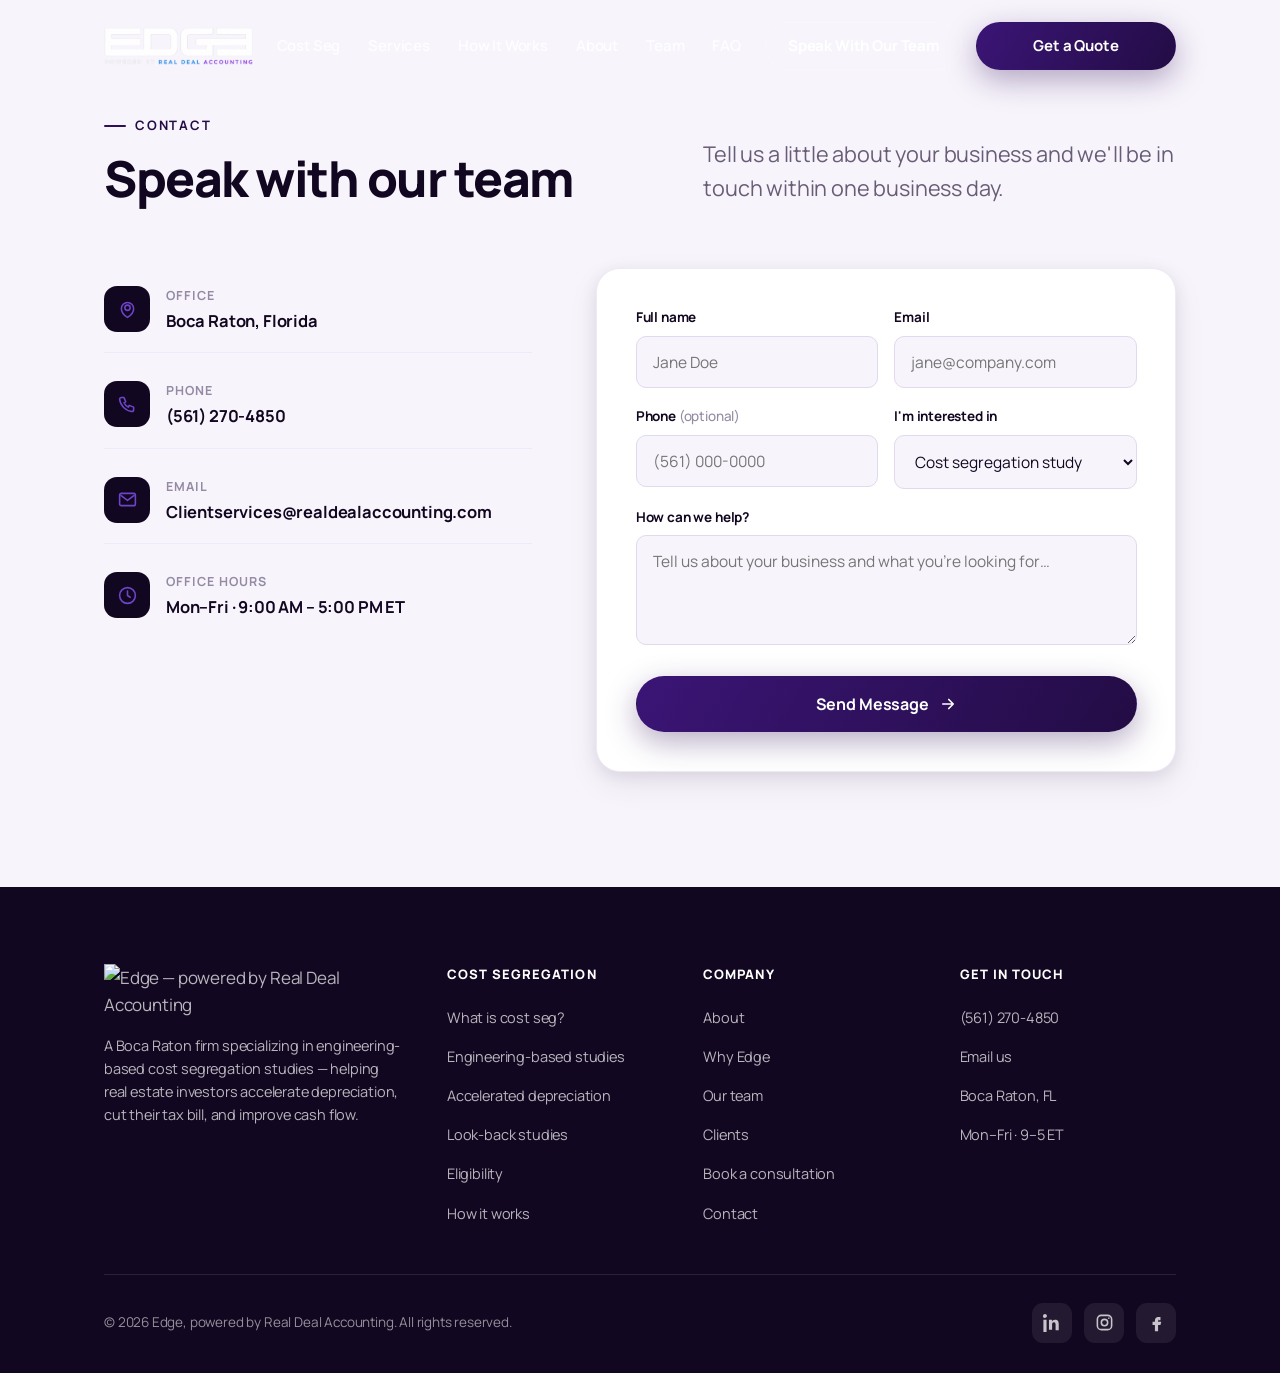
==== contact.html @ 3a29b1c8 "Create separate contact page" ====
<!DOCTYPE html>
<html lang="en">
<head>
<meta charset="UTF-8" />
<meta name="viewport" content="width=device-width, initial-scale=1.0" />
<title>Contact — Edge | Real Deal Accounting</title>
<meta name="description" content="Get in touch with Edge, powered by Real Deal Accounting. We're here to help with your cost segregation questions." />
<link rel="preconnect" href="https://fonts.googleapis.com" />
<link rel="preconnect" href="https://fonts.gstatic.com" crossorigin />
<link href="https://fonts.googleapis.com/css2?family=Manrope:wght@400;500;600;700;800&family=Plus+Jakarta+Sans:wght@600;700;800&family=Sora:wght@600;700;800&display=swap" rel="stylesheet" />
<link rel="stylesheet" href="styles.css" />
<script src="image-slot.js"></script>
</head>
<body>

<!-- ============================ NAV ============================ -->
<header class="nav on-dark" id="nav">
  <div class="wrap nav-inner">
    <a href="index.html" class="brand" aria-label="Edge, powered by Real Deal Accounting — home">
      <img src="assets/light logo.png" class="brand-logo light" alt="Logo">
      <img src="assets/dark logo.png" class="brand-logo dark" alt="Logo">
    </a>
    <nav class="nav-links" aria-label="Primary">
      <a href="index.html#what">Cost Seg</a>
      <a href="index.html#services">Services</a>
      <a href="index.html#process">How It Works</a>
      <a href="index.html#about">About</a>
      <a href="index.html#team">Team</a>
      <a href="index.html#faq">FAQ</a>
    </nav>
    <div class="nav-cta">
      <a href="contact.html" class="btn btn-ghost on-dark">Speak With Our Team</a>
      <a href="index.html#quote" class="btn btn-primary" style="font-size: 15px; width: 200px">Get a Quote</a>
    </div>
    <button class="nav-toggle" aria-label="Open menu"><span></span><span></span><span></span></button>
  </div>
</header>

<div class="mobile-menu" id="mobileMenu">
  <button class="mobile-close" aria-label="Close menu">&times;</button>
  <a href="index.html#what">Cost Seg</a>
  <a href="index.html#services">Services</a>
  <a href="index.html#process">How It Works</a>
  <a href="index.html#about">About</a>
  <a href="index.html#team">Team</a>
  <a href="index.html#faq">FAQ</a>
  <a href="contact.html">Contact</a>
  <a href="index.html#quote" class="btn btn-primary">Get a Quote</a>
</div>

<!-- ============================ CONTACT ============================ -->
<section class="section alt" id="contact">
  <div class="wrap">
    <div class="sec-head split reveal">
      <span class="eyebrow">Contact</span>
      <h2 class="h2">Speak with our team</h2>
      <p class="lead">Tell us a little about your business and we'll be in touch within one business day.</p>
    </div>
    <div class="contact-grid">
      <div class="contact-info reveal d1">
        <div class="ci-item">
          <span class="ci-ico"><svg viewBox="0 0 24 24" fill="none"><path d="M12 21s-7-4.5-7-10a7 7 0 0 1 14 0c0 5.5-7 10-7 10Z" stroke="currentColor" stroke-width="1.8" stroke-linejoin="round"/><circle cx="12" cy="10" r="3" stroke="currentColor" stroke-width="1.8"/></svg></span>
          <div><div class="ci-label">Office</div><div class="ci-val">Boca Raton, Florida</div></div>
        </div>
        <div class="ci-item">
          <span class="ci-ico"><svg viewBox="0 0 24 24" fill="none"><path d="M5 4h3l2 5-2 1a11 11 0 0 0 5 5l1-2 5 2v3a2 2 0 0 1-2 2A16 16 0 0 1 3 6a2 2 0 0 1 2-2Z" stroke="currentColor" stroke-width="1.8" stroke-linejoin="round"/></svg></span>
          <div><div class="ci-label">Phone</div><div class="ci-val"><a href="tel:+15612704850">(561) 270-4850</a></div></div>
        </div>
        <div class="ci-item">
          <span class="ci-ico"><svg viewBox="0 0 24 24" fill="none"><rect x="3" y="5" width="18" height="14" rx="2" stroke="currentColor" stroke-width="1.8"/><path d="m4 7 8 6 8-6" stroke="currentColor" stroke-width="1.8" stroke-linejoin="round"/></svg></span>
          <div><div class="ci-label">Email</div><div class="ci-val"><a href="mailto:Clientservices@realdealaccounting.com">Clientservices@realdealaccounting.com</a></div></div>
        </div>
        <div class="ci-item">
          <span class="ci-ico"><svg viewBox="0 0 24 24" fill="none"><circle cx="12" cy="12" r="9" stroke="currentColor" stroke-width="1.8"/><path d="M12 7v5l3 2" stroke="currentColor" stroke-width="1.8" stroke-linecap="round" stroke-linejoin="round"/></svg></span>
          <div><div class="ci-label">Office hours</div><div class="ci-val">Mon–Fri · 9:00 AM – 5:00 PM ET</div></div>
        </div>
      </div>

      <div class="form-card reveal d2">
        <form id="contactForm" novalidate>
          <div class="form-row">
            <div class="field">
              <label for="name">Full name</label>
              <input type="text" id="name" name="name" placeholder="Jane Doe" />
              <span class="err-msg">Please enter your name.</span>
            </div>
            <div class="field">
              <label for="email">Email</label>
              <input type="email" id="email" name="email" placeholder="jane@company.com" />
              <span class="err-msg">Please enter a valid email.</span>
            </div>
          </div>
          <div class="form-row">
            <div class="field">
              <label for="phone">Phone <span style="color:var(--ink-400);font-weight:500">(optional)</span></label>
              <input type="tel" id="phone" name="phone" placeholder="(561) 000-0000" />
            </div>
            <div class="field">
              <label for="service">I'm interested in</label>
              <select id="service" name="service">
                <option>Cost segregation study</option>
                <option>Free feasibility analysis</option>
                <option>Look-back study (prior years)</option>
                <option>Bonus depreciation guidance</option>
                <option>Portfolio / multiple properties</option>
                <option>Not sure yet</option>
              </select>
            </div>
          </div>
          <div class="field">
            <label for="message">How can we help?</label>
            <textarea id="message" name="message" placeholder="Tell us about your business and what you're looking for…"></textarea>
            <span class="err-msg">Please add a short message.</span>
          </div>
          <button type="submit" class="btn btn-primary">Send Message
            <svg viewBox="0 0 24 24" fill="none"><path d="M5 12h14M13 6l6 6-6 6" stroke="currentColor" stroke-width="2.2" stroke-linecap="round" stroke-linejoin="round"/></svg>
          </button>
        </form>
        <div class="form-success">
          <div class="fs-ico"><svg viewBox="0 0 24 24" fill="none"><path d="M20 6 9 17l-5-5" stroke="currentColor" stroke-width="2.6" stroke-linecap="round" stroke-linejoin="round"/></svg></div>
          <h3>Thank you — message sent!</h3>
          <p>A member of the Edge team will reach out within one business day.</p>
        </div>
      </div>
    </div>
  </div>
</section>

<!-- ============================ FOOTER ============================ -->
<footer class="footer">
  <div class="wrap">
    <div class="footer-top">
      <div class="footer-brand">
        <a href="index.html" class="brand">
          <img class="brand-logo light" src="assets/logo-light.png" alt="Edge — powered by Real Deal Accounting" style="height:52px" />
        </a>
        <p class="footer-blurb">A Boca Raton firm specializing in engineering-based cost segregation studies — helping real estate investors accelerate depreciation, cut their tax bill, and improve cash flow.</p>
      </div>
      <div class="footer-col">
        <h5>Cost Segregation</h5>
        <ul>
          <li><a href="index.html#what">What is cost seg?</a></li>
          <li><a href="index.html#services">Engineering-based studies</a></li>
          <li><a href="index.html#services">Accelerated depreciation</a></li>
          <li><a href="index.html#services">Look-back studies</a></li>
          <li><a href="index.html#eligibility">Eligibility</a></li>
          <li><a href="index.html#process">How it works</a></li>
        </ul>
      </div>
      <div class="footer-col">
        <h5>Company</h5>
        <ul>
          <li><a href="index.html#about">About</a></li>
          <li><a href="index.html#why">Why Edge</a></li>
          <li><a href="index.html#team">Our team</a></li>
          <li><a href="index.html#testimonials">Clients</a></li>
          <li><a href="index.html#book">Book a consultation</a></li>
          <li><a href="contact.html">Contact</a></li>
        </ul>
      </div>
      <div class="footer-col">
        <h5>Get in touch</h5>
        <ul>
          <li><a href="tel:+15612704850">(561) 270-4850</a></li>
          <li><a href="mailto:Clientservices@realdealaccounting.com">Email us</a></li>
          <li><a href="contact.html">Boca Raton, FL</a></li>
          <li><a href="contact.html">Mon–Fri · 9–5 ET</a></li>
        </ul>
      </div>
    </div>
    <div class="footer-bottom">
      <p>© <span id="year">2026</span> Edge, powered by Real Deal Accounting. All rights reserved.</p>
      <div class="footer-social">
        <a href="#" aria-label="LinkedIn"><svg viewBox="0 0 24 24" fill="currentColor"><path d="M4.98 3.5A2.5 2.5 0 1 1 0 3.5a2.5 2.5 0 0 1 4.98 0ZM.5 8.5h4V24h-4V8.5Zm7 0h3.8v2.1h.06c.53-1 1.83-2.1 3.76-2.1 4.02 0 4.76 2.6 4.76 6v7.3h-3.98V15c0-1.46-.03-3.35-2.04-3.35-2.04 0-2.36 1.6-2.36 3.25v6.1h-3.98V8.5Z"/></svg></a>
        <a href="#" aria-label="Instagram"><svg viewBox="0 0 24 24" fill="none"><rect x="3" y="3" width="18" height="18" rx="5" stroke="currentColor" stroke-width="2"/><circle cx="12" cy="12" r="4" stroke="currentColor" stroke-width="2"/><circle cx="17.5" cy="6.5" r="1" fill="currentColor"/></svg></a>
        <a href="#" aria-label="Facebook"><svg viewBox="0 0 24 24" fill="currentColor"><path d="M14 9h3V5h-3c-2.2 0-4 1.8-4 4v2H7v4h3v8h4v-8h3l1-4h-4V9c0-.6.4-1 1-1Z"/></svg></a>
      </div>
    </div>
  </div>
</footer>

<script src="script.js"></script>

</body>
</html>
---- styles.css ----
/* ============================================================
   Edge — powered by Real Deal Accounting
   Premium boutique accounting & advisory · Boca Raton, FL
   ============================================================ */

:root {
  /* Brand palette — deep purple · black */
  --navy:        #120720;  /* near-black plum (dark sections + text) */
  --navy-800:    #1C0E33;
  --navy-700:    #2A1450;
  --purple:      #3B1576;
  --purple-600:  #2E1059;
  --emerald:     #2E1059;  /* deep purple — primary accent */
  --emerald-600: #230C45;  /* darker purple — text/hover */
  --emerald-300: #6D45C9;  /* mid violet — on-dark accent */
  --white:       #FFFFFF;
  --gray-50:     #F7F4FB;
  --gray-100:    #EFEAF7;
  --gray-200:    #E1D9EF;
  --ink-500:     #685C77;
  --ink-400:     #948AA4;

  /* Semantic */
  --bg:          var(--white);
  --bg-alt:      var(--gray-50);
  --text:        var(--navy);
  --text-soft:   var(--ink-500);
  --accent:      var(--emerald);

  /* Type */
  --font: "Manrope", -apple-system, BlinkMacSystemFont, "Segoe UI", sans-serif;
  --font-display: var(--font);

  /* Radius + shadow */
  --r-sm: 10px;
  --r-md: 16px;
  --r-lg: 24px;
  --r-xl: 32px;
  --shadow-sm: 0 1px 2px rgba(26,14,46,.06), 0 2px 8px rgba(26,14,46,.05);
  --shadow-md: 0 4px 16px rgba(26,14,46,.08), 0 12px 32px rgba(26,14,46,.07);
  --shadow-lg: 0 8px 28px rgba(26,14,46,.12), 0 30px 60px rgba(26,14,46,.14);
  --shadow-emerald: 0 10px 30px rgba(46,16,89,.34);

  /* Layout */
  --maxw: 1200px;
  --gutter: clamp(20px, 5vw, 64px);
  --section-y: clamp(72px, 9vw, 140px);
}

* { box-sizing: border-box; }

html {
  scroll-behavior: smooth;
  scroll-padding-top: 92px;
  -webkit-font-smoothing: antialiased;
  text-rendering: optimizeLegibility;
}

body {
  margin: 0;
  font-family: var(--font);
  color: var(--text);
  background: var(--bg);
  font-size: 17px;
  line-height: 1.6;
  letter-spacing: -0.01em;
  overflow-x: hidden;
}

h1, h2, h3, h4 {
  margin: 0;
  font-family: var(--font-display);
  font-weight: 800;
  letter-spacing: -0.03em;
  line-height: 1.05;
  text-wrap: balance;
}

/* tweakable hooks */
body.sharp { --r-sm: 4px; --r-md: 6px; --r-lg: 8px; --r-xl: 10px; }
body.sharp .btn { border-radius: 8px; }
body.sharp .hero-badge, body.sharp .eyebrow::before, body.sharp .tst-who image-slot { border-radius: 4px; }
body.no-motion *, body.no-motion *::before, body.no-motion *::after {
  animation: none !important;
  transition-duration: .001s !important;
}

p { margin: 0; text-wrap: pretty; }
a { color: inherit; text-decoration: none; }
img { display: block; max-width: 100%; }

.wrap {
  width: 100%;
  max-width: var(--maxw);
  margin-inline: auto;
  padding-inline: var(--gutter);
}

/* ---------- Typographic scale ---------- */
.eyebrow {
  display: inline-flex;
  align-items: center;
  gap: 9px;
  font-size: 13px;
  font-weight: 700;
  letter-spacing: 0.14em;
  text-transform: uppercase;
  color: var(--emerald-600);
}
.eyebrow::before {
  content: "";
  width: 22px; height: 2px;
  background: var(--emerald);
  border-radius: 2px;
}
.eyebrow.on-dark { color: var(--emerald-300); }

.display { font-size: clamp(2.4rem, 6vw, 4.4rem); }
.h2 { font-size: clamp(2rem, 4vw, 3.1rem); }
.lead {
  font-size: clamp(1.05rem, 1.7vw, 1.35rem);
  color: var(--text-soft);
  font-weight: 400;
  line-height: 1.55;
}

/* ---------- Buttons ---------- */
.btn {
  display: inline-flex;
  align-items: center;
  justify-content: center;
  gap: 10px;
  font-family: var(--font);
  font-weight: 700;
  font-size: 16px;
  letter-spacing: -0.01em;
  padding: 16px 28px;
  border-radius: 999px;
  border: 1.5px solid transparent;
  cursor: pointer;
  transition: transform .25s cubic-bezier(.2,.8,.2,1), box-shadow .25s ease, background .2s ease, color .2s ease, border-color .2s ease;
  white-space: nowrap;
}
.btn svg { width: 18px; height: 18px; }
.btn-primary {
  background: linear-gradient(120deg, #3B1576 0%, #230C45 100%);
  color: #fff;
  box-shadow: var(--shadow-emerald);
}
.btn-primary:hover { transform: translateY(-2px); box-shadow: 0 14px 38px rgba(46,16,89,.42); }
.btn-ghost {
  background: transparent;
  color: var(--navy);
  border-color: var(--gray-200);
}
.btn-ghost:hover { border-color: var(--navy); transform: translateY(-2px); }
.btn-ghost.on-dark { color: #fff; border-color: rgba(255,255,255,.28); }
.btn-ghost.on-dark:hover { border-color: rgba(255,255,255,.7); background: rgba(255,255,255,.06); }

/* ============================================================
   NAV
   ============================================================ */
.nav {
  position: fixed;
  top: 0; left: 0; right: 0;
  z-index: 100;
  transition: background .35s ease, box-shadow .35s ease, padding .35s ease;
  padding: 22px 0;
}
.nav.scrolled {
  background: rgba(255,255,255,.82);
  backdrop-filter: saturate(180%) blur(18px);
  -webkit-backdrop-filter: saturate(180%) blur(18px);
  box-shadow: 0 1px 0 rgba(26,14,46,.06);
  padding: 12px 0;
}
.nav-inner {
  display: flex;
  align-items: center;
  justify-content: space-between;
  gap: 24px;
}
.brand { display: flex; align-items: center; gap: 12px; }
.brand-logo { height: 38px; width: auto; display: block; transition: height .35s ease; }
.nav.scrolled .brand-logo { height: 32px; }
/* show light logo only on transparent dark nav; dark logo otherwise (scrolled/light) */
.brand-logo.light { display: block; }
.dark logo.png { display: none; }
.navbar.scrolled .brand-logo.light { display: none; }
.navbar.scrolled dark logo.png { display: block; }
.footer .brand-logo { height: 52px; }
.footer .brand-logo.light { display: block; }
.brand-mark {
  width: 38px; height: 38px;
  border-radius: 11px;
  background: linear-gradient(135deg, #3B1576, #230C45);
  display: grid; place-items: center;
  box-shadow: var(--shadow-emerald);
  flex-shrink: 0;
}
.brand-mark svg { width: 22px; height: 22px; }
.brand-name { display: flex; flex-direction: column; line-height: 1.05; }
.brand-name b { font-size: 21px; font-weight: 800; letter-spacing: -0.04em; color: var(--navy); }
.brand-name span { font-size: 10.5px; font-weight: 600; letter-spacing: 0.06em; text-transform: uppercase; color: var(--ink-400); }
.nav.on-dark:not(.scrolled) .brand-name b { color: #fff; }
.nav.on-dark:not(.scrolled) .nav-links a { color: rgba(255,255,255,.82); }
.nav.on-dark:not(.scrolled) .nav-links a:hover { color: #fff; }

.nav-links { display: flex; align-items: center; gap: 28px; }
.nav-links a {
  font-size: 15px; font-weight: 600; color: var(--text-soft);
  position: relative; transition: color .2s ease; white-space: nowrap;
}
.nav-links a:hover { color: var(--navy); }
.nav-links a::after {
  content: ""; position: absolute; left: 0; bottom: -6px;
  width: 0; height: 2px; background: var(--emerald);
  border-radius: 2px; transition: width .25s ease;
}
.nav-links a:hover::after { width: 100%; }
.nav-cta { display: flex; align-items: center; gap: 14px; }
.nav-cta .btn { padding: 11px 22px; font-size: 15px; }

.nav-toggle { display: none; background: none; border: 0; cursor: pointer; padding: 8px; }
.nav-toggle span { display: block; width: 24px; height: 2px; background: var(--navy); border-radius: 2px; transition: .3s; }
.nav-toggle span + span { margin-top: 6px; }
.nav.on-dark:not(.scrolled) .nav-toggle span { background: #fff; }

/* ============================================================
   HERO
   ============================================================ */
.hero {
  position: relative;
  background:
    radial-gradient(1100px 600px at 80% -8%, rgba(35,12,69,.32), transparent 60%),
    radial-gradient(900px 520px at 6% 108%, rgba(46,16,89,.26), transparent 55%),
    linear-gradient(160deg, var(--navy) 0%, #170A2B 58%, #0A0414 100%);
  color: #fff;
  padding-top: clamp(130px, 16vw, 188px);
  padding-bottom: clamp(80px, 10vw, 130px);
  overflow: hidden;
}
.hero::before {
  /* subtle grid texture */
  content: "";
  position: absolute; inset: 0;
  background-image:
    linear-gradient(rgba(255,255,255,.035) 1px, transparent 1px),
    linear-gradient(90deg, rgba(255,255,255,.035) 1px, transparent 1px);
  background-size: 60px 60px;
  mask-image: radial-gradient(circle at 50% 30%, #000 0%, transparent 75%);
  pointer-events: none;
}
.hero-grid {
  display: grid;
  grid-template-columns: 1.05fr .95fr;
  gap: clamp(32px, 5vw, 72px);
  align-items: center;
  position: relative;
  z-index: 2;
}
.hero-badge {
  display: inline-flex; align-items: center; gap: 9px;
  background: rgba(255,255,255,.07);
  border: 1px solid rgba(255,255,255,.14);
  padding: 8px 15px; border-radius: 999px;
  font-size: 13px; font-weight: 600; color: rgba(255,255,255,.9);
  backdrop-filter: blur(8px);
}
.hero-badge .dot { width: 7px; height: 7px; border-radius: 50%; background: var(--emerald-300); box-shadow: 0 0 0 4px rgba(167,139,250,.22); }
.hero h1 {
  margin-top: 26px;
  font-size: clamp(2.5rem, 5vw, 4.3rem);
  color: #fff;
}
.hero h1 .accent { color: var(--emerald-300); }
.hero .lead { color: rgba(255,255,255,.74); margin-top: 22px; max-width: 540px; }
.hero-cta { display: flex; flex-wrap: wrap; gap: 14px; margin-top: 36px; }
.hero-cta .btn-ghost { color: #fff; border-color: rgba(255,255,255,.28); }
.hero-stats { display: flex; gap: 40px; margin-top: 46px; flex-wrap: wrap; }
.hero-stats .stat b { display: block; font-size: clamp(1.6rem, 2.6vw, 2.1rem); font-weight: 800; color: #fff; letter-spacing: -0.03em; }
.hero-stats .stat span { font-size: 13.5px; color: rgba(255,255,255,.6); font-weight: 500; }

/* ---------- Animated dashboard ---------- */
.dash {
  position: relative;
  background: rgba(255,255,255,.96);
  border-radius: var(--r-lg);
  padding: 22px;
  box-shadow: var(--shadow-lg);
  color: var(--navy);
  transform: perspective(1600px) rotateY(-8deg) rotateX(3deg);
  transition: transform .6s cubic-bezier(.2,.8,.2,1);
}
.dash:hover { transform: perspective(1600px) rotateY(-3deg) rotateX(1deg); }
.dash-top { display: flex; align-items: center; justify-content: space-between; margin-bottom: 18px; }
.dash-top .lbl { font-size: 13px; font-weight: 700; color: var(--ink-500); }
.dash-dots { display: flex; gap: 6px; }
.dash-dots i { width: 9px; height: 9px; border-radius: 50%; background: var(--gray-200); }
.dash-kpis { display: grid; grid-template-columns: 1fr 1fr; gap: 12px; margin-bottom: 16px; }
.kpi { background: var(--gray-50); border-radius: var(--r-md); padding: 14px 16px; }
.kpi .k-label { font-size: 11.5px; font-weight: 600; color: var(--ink-400); letter-spacing: .02em; }
.kpi .k-val { font-size: 26px; font-weight: 800; letter-spacing: -0.03em; margin-top: 4px; }
.kpi .k-trend { font-size: 12px; font-weight: 700; color: var(--emerald-600); display: inline-flex; align-items: center; gap: 4px; margin-top: 2px; }
.dash-chart { background: var(--gray-50); border-radius: var(--r-md); padding: 16px 18px 10px; }
.dash-chart .c-head { display: flex; align-items: center; justify-content: space-between; margin-bottom: 10px; }
.dash-chart .c-head span { font-size: 12.5px; font-weight: 700; color: var(--ink-500); }
.dash-chart .c-tag { font-size: 11px; font-weight: 700; color: var(--emerald-600); background: rgba(46,16,89,.12); padding: 3px 8px; border-radius: 999px; }
.bars { display: flex; align-items: flex-end; gap: 10px; height: 110px; }
.bars .bar { flex: 1; border-radius: 6px 6px 3px 3px; background: linear-gradient(var(--emerald-300), var(--emerald)); transform-origin: bottom; animation: grow 1.1s cubic-bezier(.2,.8,.2,1) both; }
.bars .bar.muted { background: var(--gray-200); }
@keyframes grow { from { transform: scaleY(0); opacity:.3;} to { transform: scaleY(1); opacity:1;} }

/* floating chips around dash */
.dash-float {
  position: absolute;
  background: #fff;
  border-radius: 14px;
  box-shadow: var(--shadow-md);
  padding: 12px 15px;
  display: flex; align-items: center; gap: 11px;
  font-weight: 700; font-size: 14px;
  animation: bob 5s ease-in-out infinite;
}
.dash-float .ico { width: 34px; height: 34px; border-radius: 10px; display: grid; place-items: center; flex-shrink: 0; }
.dash-float small { display: block; font-size: 11px; font-weight: 600; color: var(--ink-400); }
.df-1 { top: -26px; left: -34px; animation-delay: 0s; }
.df-2 { bottom: 40px; right: -40px; animation-delay: 1.5s; }
@keyframes bob { 0%,100% { transform: translateY(0);} 50% { transform: translateY(-10px);} }

@media (prefers-reduced-motion: reduce) {
  .bars .bar, .dash-float { animation: none; }
  html { scroll-behavior: auto; }
}

/* ============================================================
   TRUST BAR
   ============================================================ */
.trust { background: var(--bg); padding: clamp(40px,5vw,64px) 0; border-bottom: 1px solid var(--gray-100); }
.trust-head { text-align: center; font-size: 13px; font-weight: 700; letter-spacing: .14em; text-transform: uppercase; color: var(--ink-400); margin-bottom: 34px; }
.trust-grid { display: grid; grid-template-columns: repeat(5, 1fr); gap: 18px; }
.trust-item { text-align: center; display: flex; flex-direction: column; align-items: center; gap: 12px; padding: 8px; }
.trust-item .ti-ico { width: 52px; height: 52px; border-radius: 15px; background: var(--gray-50); display: grid; place-items: center; color: var(--emerald-600); }
.trust-item .ti-ico svg { width: 24px; height: 24px; }
.trust-item p { font-size: 14.5px; font-weight: 600; color: var(--navy); line-height: 1.35; }

/* ============================================================
   SECTION HEADERS
   ============================================================ */
.section { padding: var(--section-y) 0; }
.section.alt { background: var(--bg-alt); }
.sec-head { max-width: 720px; margin-bottom: clamp(40px, 5vw, 64px); }
.sec-head.center { margin-inline: auto; text-align: center; }
.sec-head .h2 { margin-top: 16px; }
.sec-head .lead { margin-top: 18px; }

/* Split header — heading left, intro right, fills full width */
.sec-head.split {
  max-width: none;
  display: grid;
  grid-template-columns: 1.05fr .95fr;
  column-gap: clamp(32px, 6vw, 88px);
  align-items: end;
}
.sec-head.split .eyebrow { grid-column: 1; grid-row: 1; }
.sec-head.split .h2 { grid-column: 1; grid-row: 2; margin-top: 16px; }
.sec-head.split .lead { grid-column: 2; grid-row: 1 / 3; align-self: end; margin-top: 0; max-width: 520px; }
@media (max-width: 860px) {
  .sec-head.split { grid-template-columns: 1fr; row-gap: 18px; }
  .sec-head.split .eyebrow, .sec-head.split .h2, .sec-head.split .lead { grid-column: 1; }
  .sec-head.split .h2 { grid-row: auto; }
  .sec-head.split .lead { grid-row: auto; align-self: start; }
}

/* ============================================================
   SERVICES
   ============================================================ */
/* Featured flagship card */
.svc-featured {
  display: grid;
  grid-template-columns: 1.35fr 1fr;
  gap: clamp(28px, 4vw, 56px);
  align-items: center;
  background: linear-gradient(150deg, var(--navy) 0%, #1C0E33 60%, #0E0618 100%);
  color: #fff;
  border-radius: var(--r-xl);
  padding: clamp(30px, 4vw, 52px);
  margin-bottom: 22px;
  position: relative;
  overflow: hidden;
  box-shadow: var(--shadow-lg);
}
.svc-featured::before {
  content: ""; position: absolute; inset: 0;
  background: radial-gradient(600px 320px at 88% -10%, rgba(109,69,201,.35), transparent 60%);
  pointer-events: none;
}
.svc-featured .sf-body { position: relative; z-index: 1; }
.sf-tag {
  display: inline-flex; align-items: center; gap: 8px;
  font-size: 12px; font-weight: 800; letter-spacing: .12em; text-transform: uppercase;
  color: var(--emerald-300);
  background: rgba(109,69,201,.18); border: 1px solid rgba(139,92,246,.3);
  padding: 6px 13px; border-radius: 999px; margin-bottom: 18px;
}
.svc-featured h3 { font-size: clamp(1.7rem, 2.8vw, 2.4rem); color: #fff; letter-spacing: -.03em; }
.svc-featured .sf-desc { font-size: 16px; color: rgba(255,255,255,.74); margin-top: 14px; line-height: 1.6; max-width: 540px; }
.sf-list { list-style: none; padding: 0; margin: 24px 0 28px; display: grid; grid-template-columns: 1fr 1fr; gap: 12px 24px; }
.sf-list li { display: flex; align-items: flex-start; gap: 10px; font-size: 14.5px; font-weight: 600; color: rgba(255,255,255,.9); }
.sf-list li svg { width: 18px; height: 18px; color: var(--emerald-300); flex-shrink: 0; margin-top: 2px; }
.sf-stat { position: relative; z-index: 1; background: rgba(255,255,255,.06); border: 1px solid rgba(255,255,255,.12); border-radius: var(--r-lg); padding: 30px 32px; backdrop-filter: blur(6px); }
.sf-stat .sf-big { font-size: clamp(2.6rem, 5vw, 3.6rem); font-weight: 800; letter-spacing: -.04em; color: var(--emerald-300); line-height: 1; }
.sf-stat .sf-cap { font-size: 14.5px; color: rgba(255,255,255,.72); margin-top: 12px; line-height: 1.5; }
.sf-stat .sf-divider { height: 1px; background: rgba(255,255,255,.12); margin: 22px 0; }
.sf-stat .sf-row { display: flex; align-items: center; gap: 12px; font-size: 14px; font-weight: 600; color: rgba(255,255,255,.88); }
.sf-stat .sf-row + .sf-row { margin-top: 12px; }
.sf-stat .sf-row svg { width: 19px; height: 19px; color: var(--emerald-300); flex-shrink: 0; }
@media (max-width: 860px) {
  .svc-featured { grid-template-columns: 1fr; }
  .sf-list { grid-template-columns: 1fr; }
}

.svc-grid { display: grid; grid-template-columns: repeat(3, 1fr); gap: 22px; }
.svc-card {
  background: var(--white);
  border: 1px solid var(--gray-100);
  border-radius: var(--r-lg);
  padding: 32px 30px;
  box-shadow: var(--shadow-sm);
  transition: transform .3s cubic-bezier(.2,.8,.2,1), box-shadow .3s ease, border-color .3s ease;
  position: relative;
  overflow: hidden;
}
.svc-card::after {
  content: ""; position: absolute; left: 0; top: 0; height: 3px; width: 0;
  background: linear-gradient(90deg, var(--emerald), var(--emerald-300));
  transition: width .4s ease;
}
.svc-card:hover { transform: translateY(-6px); box-shadow: var(--shadow-lg); border-color: transparent; }
.svc-card:hover::after { width: 100%; }
.svc-ico {
  width: 56px; height: 56px; border-radius: 16px;
  background: linear-gradient(150deg, var(--navy), var(--navy-700));
  display: grid; place-items: center; color: var(--emerald-300);
  margin-bottom: 22px;
  transition: transform .3s ease;
}
.svc-card:hover .svc-ico { transform: scale(1.06) rotate(-3deg); }
.svc-ico svg { width: 27px; height: 27px; }
.svc-card h3 { font-size: 22px; font-weight: 800; }
.svc-card .svc-sub { font-size: 14.5px; color: var(--text-soft); margin-top: 10px; line-height: 1.5; }
.svc-list { list-style: none; margin: 20px 0 0; padding: 0; display: flex; flex-direction: column; gap: 9px; }
.svc-list li { display: flex; align-items: flex-start; gap: 10px; font-size: 14.5px; color: var(--navy); font-weight: 500; }
.svc-list li svg { width: 17px; height: 17px; color: var(--emerald); flex-shrink: 0; margin-top: 2px; }

/* ============================================================
   ABOUT
   ============================================================ */
.about-grid { display: grid; grid-template-columns: .92fr 1.08fr; gap: clamp(36px, 5vw, 72px); align-items: center; }
.about-media { position: relative; }
.about-media image-slot { width: 100%; height: 480px; box-shadow: var(--shadow-lg); }
.about-badge {
  position: absolute; bottom: -26px; left: -26px;
  background: var(--navy); color: #fff;
  border-radius: var(--r-md); padding: 22px 26px;
  box-shadow: var(--shadow-lg); max-width: 240px;
}
.about-badge b { display: block; font-size: 38px; font-weight: 800; letter-spacing: -.03em; color: var(--emerald-300); }
.about-badge span { font-size: 14px; color: rgba(255,255,255,.78); font-weight: 500; }
.about-points { display: grid; grid-template-columns: 1fr 1fr; gap: 20px; margin-top: clamp(40px, 5vw, 56px); }
.about-point { display: flex; gap: 16px; align-items: flex-start; background: var(--white); border: 1px solid var(--gray-100); border-radius: var(--r-lg); padding: 26px; box-shadow: var(--shadow-sm); transition: transform .3s ease, box-shadow .3s ease; }
.about-point:hover { transform: translateY(-4px); box-shadow: var(--shadow-md); }
.about-point .ap-ico { width: 46px; height: 46px; border-radius: 13px; background: rgba(46,16,89,.08); color: var(--emerald-600); display: grid; place-items: center; flex-shrink: 0; }
.about-point .ap-ico svg { width: 22px; height: 22px; }
.about-point h4 { font-size: 18px; font-weight: 800; }
.about-point p { font-size: 14.5px; color: var(--text-soft); margin-top: 6px; line-height: 1.55; }
@media (max-width: 760px) { .about-points { grid-template-columns: 1fr; } }

/* ============================================================
   WHY CHOOSE US
   ============================================================ */
.why-grid { display: grid; grid-template-columns: repeat(3, 1fr); gap: 20px; }
.why-card {
  background: var(--white);
  border-radius: var(--r-lg);
  padding: 30px 28px;
  border: 1px solid var(--gray-100);
  box-shadow: var(--shadow-sm);
  transition: transform .3s ease, box-shadow .3s ease;
}
.why-card:hover { transform: translateY(-5px); box-shadow: var(--shadow-md); }
.why-card .wc-num { font-size: 13px; font-weight: 800; color: var(--emerald-600); letter-spacing: .05em; }
.why-card .wc-ico { width: 50px; height: 50px; border-radius: 14px; background: var(--gray-50); color: var(--navy); display: grid; place-items: center; margin: 14px 0 18px; }
.why-card .wc-ico svg { width: 24px; height: 24px; }
.why-card h4 { font-size: 19px; font-weight: 800; }
.why-card p { font-size: 14.5px; color: var(--text-soft); margin-top: 9px; line-height: 1.55; }

/* compare strip */
.compare {
  margin-top: 48px;
  display: grid; grid-template-columns: 1fr 1fr;
  border-radius: var(--r-lg); overflow: hidden;
  box-shadow: var(--shadow-md);
}
.compare-col { padding: 34px clamp(24px,3vw,40px); }
.compare-col.them { background: var(--white); }
.compare-col.us { background: var(--navy); color: #fff; }
.compare-col h4 { font-size: 16px; font-weight: 800; letter-spacing: .02em; margin-bottom: 20px; }
.compare-col.them h4 { color: var(--ink-400); }
.compare-col.us h4 { color: var(--emerald-300); }
.compare-list { list-style: none; padding: 0; margin: 0; display: flex; flex-direction: column; gap: 15px; }
.compare-list li { display: flex; align-items: flex-start; gap: 12px; font-size: 15px; font-weight: 500; line-height: 1.4; }
.compare-list li svg { width: 19px; height: 19px; flex-shrink: 0; margin-top: 1px; }
.compare-col.them li { color: var(--ink-500); }
.compare-col.them li svg { color: #c3ccd6; }
.compare-col.us li { color: rgba(255,255,255,.92); }
.compare-col.us li svg { color: var(--emerald-300); }

/* ============================================================
   TESTIMONIALS
   ============================================================ */
.tst-grid { display: grid; grid-template-columns: repeat(3, 1fr); gap: 22px; }
.tst-card {
  background: var(--white);
  border-radius: var(--r-lg);
  padding: 32px 30px;
  border: 1px solid var(--gray-100);
  box-shadow: var(--shadow-sm);
  display: flex; flex-direction: column;
  transition: transform .3s ease, box-shadow .3s ease;
}
.tst-card:hover { transform: translateY(-5px); box-shadow: var(--shadow-md); }
.tst-stars { display: flex; gap: 3px; color: var(--emerald); margin-bottom: 18px; }
.tst-stars svg { width: 18px; height: 18px; }
.tst-quote { font-size: 16.5px; line-height: 1.6; color: var(--navy); font-weight: 500; flex: 1; }
.tst-who { display: flex; align-items: center; gap: 14px; margin-top: 26px; }
.tst-who image-slot { width: 50px; height: 50px; flex-shrink: 0; }
.tst-who .tw-name { font-size: 15px; font-weight: 800; }
.tst-who .tw-role { font-size: 13px; color: var(--ink-400); font-weight: 600; }
.tw-avatar { width: 50px; height: 50px; flex-shrink: 0; border-radius: 50%; display: grid; place-items: center; color: #fff; font-weight: 800; font-size: 17px; letter-spacing: .01em; box-shadow: var(--shadow-sm); }
.tw-avatar.av-1 { background: linear-gradient(135deg, #5B21B6, #2E1059); }
.tw-avatar.av-2 { background: linear-gradient(135deg, #2A6FDB, #1E54AC); }
.tw-avatar.av-3 { background: linear-gradient(135deg, #1FA971, #168A5C); }
body.sharp .tw-avatar { border-radius: 8px; }

/* ============================================================
   TEAM
   ============================================================ */
.team-grid { display: grid; grid-template-columns: repeat(3, 1fr); gap: clamp(22px, 2.8vw, 34px); max-width: 980px; margin-inline: auto; }
.team-card { display: flex; flex-direction: column; }
.team-card image-slot { width: 100%; height: auto; aspect-ratio: 1 / 1; box-shadow: var(--shadow-sm); transition: transform .35s cubic-bezier(.2,.8,.2,1), box-shadow .35s ease; }
.team-card:hover image-slot { transform: translateY(-5px); box-shadow: var(--shadow-md); }
.team-card h4 { font-size: 19px; font-weight: 800; margin-top: 20px; line-height: 1.2; }
.team-role { font-size: 14px; font-weight: 700; color: var(--emerald-600); margin-top: 4px; letter-spacing: -.005em; }
.team-bio { font-size: 14.5px; color: var(--text-soft); margin-top: 12px; line-height: 1.55; }

/* ============================================================
   BOOK / CALENDLY CTA
   ============================================================ */
.book {
  position: relative;
  background:
    radial-gradient(800px 420px at 88% 0%, rgba(35,12,69,.40), transparent 60%),
    radial-gradient(700px 380px at 5% 100%, rgba(46,16,89,.30), transparent 58%),
    linear-gradient(150deg, var(--navy), #0A0414);
  color: #fff;
  border-radius: clamp(24px, 3vw, 40px);
  overflow: hidden;
}
.book-grid { display: grid; grid-template-columns: 1fr 1fr; gap: clamp(32px,4vw,56px); align-items: center; padding: clamp(40px,5vw,68px); }
.book h2 { font-size: clamp(2rem, 3.6vw, 3rem); color: #fff; }
.book .lead { color: rgba(255,255,255,.74); margin-top: 18px; }
.book-perks { list-style: none; padding: 0; margin: 28px 0 0; display: grid; gap: 13px; }
.book-perks li { display: flex; align-items: center; gap: 12px; font-size: 15.5px; font-weight: 600; color: rgba(255,255,255,.92); }
.book-perks li svg { width: 20px; height: 20px; color: var(--emerald-300); flex-shrink: 0; }
.calendly {
  background: rgba(255,255,255,.97); color: var(--navy);
  border-radius: var(--r-lg); padding: 30px;
  box-shadow: var(--shadow-lg);
}
.cal-head { display: flex; align-items: center; gap: 12px; margin-bottom: 22px; }
.cal-head .cal-logo { width: 42px; height: 42px; border-radius: 12px; background: var(--emerald); display: grid; place-items: center; }
.cal-head .cal-logo svg { width: 22px; height: 22px; color: #fff; }
.cal-head b { font-size: 17px; font-weight: 800; display: block; }
.cal-head span { font-size: 13px; color: var(--ink-400); }
.cal-slots { display: grid; grid-template-columns: repeat(2,1fr); gap: 10px; margin-bottom: 18px; }
.cal-slot { border: 1.5px solid var(--gray-200); border-radius: 12px; padding: 13px; text-align: center; font-weight: 700; font-size: 14px; cursor: pointer; transition: .2s; }
.cal-slot:hover, .cal-slot.sel { border-color: var(--emerald); background: rgba(46,16,89,.08); color: var(--emerald-600); }
.cal-day { font-size: 12px; color: var(--ink-400); font-weight: 700; text-transform: uppercase; letter-spacing: .05em; margin-bottom: 8px; }
.cal-note { font-size: 12.5px; color: var(--ink-400); text-align: center; margin-top: 14px; }

/* ============================================================
   FAQ
   ============================================================ */
.faq-wrap { max-width: 880px; margin-inline: auto; }
.faq-cat { margin-top: 46px; }
.faq-cat:first-child { margin-top: 0; }
.faq-cat-label {
  display: inline-flex; align-items: center; gap: 9px;
  font-size: 12.5px; font-weight: 800; letter-spacing: .12em; text-transform: uppercase;
  color: var(--emerald-600); margin-bottom: 8px;
}
.faq-item { border-bottom: 1px solid var(--gray-100); }
.faq-item summary {
  list-style: none; cursor: pointer;
  display: flex; align-items: center; justify-content: space-between; gap: 24px;
  padding: 22px 6px; font-size: 17.5px; font-weight: 700; color: var(--navy);
  transition: color .2s ease;
}
.faq-item summary::-webkit-details-marker { display: none; }
.faq-item summary:hover { color: var(--emerald-600); }
.faq-ico { position: relative; width: 22px; height: 22px; flex-shrink: 0; }
.faq-ico::before, .faq-ico::after {
  content: ""; position: absolute; top: 50%; left: 50%;
  width: 13px; height: 2px; background: var(--emerald); border-radius: 2px;
  transform: translate(-50%,-50%); transition: transform .3s cubic-bezier(.2,.8,.2,1), opacity .3s;
}
.faq-ico::after { transform: translate(-50%,-50%) rotate(90deg); }
.faq-item[open] .faq-ico::after { transform: translate(-50%,-50%) rotate(0deg); opacity: 0; }
.faq-answer { overflow: hidden; }
.faq-item[open] .faq-answer { animation: faqOpen .35s cubic-bezier(.2,.8,.2,1); }
@keyframes faqOpen { from { opacity: 0; transform: translateY(-6px); } to { opacity: 1; transform: none; } }
.faq-answer p { font-size: 15.5px; line-height: 1.65; color: var(--text-soft); padding: 0 6px 24px; max-width: 760px; }
.faq-cta { text-align: center; margin-top: 52px; font-size: 16px; color: var(--text-soft); }
.faq-cta a { font-weight: 800; color: var(--emerald-600); }
.faq-cta a:hover { text-decoration: underline; }

/* ============================================================
   GET A QUOTE
   ============================================================ */
.quote-section {
  position: relative;
  background:
    radial-gradient(900px 500px at 88% -10%, rgba(46,16,89,.10), transparent 60%),
    radial-gradient(700px 420px at 0% 110%, rgba(46,16,89,.08), transparent 55%),
    var(--gray-50);
}
.quote-grid { display: grid; grid-template-columns: .82fr 1.18fr; gap: clamp(36px, 5vw, 64px); align-items: start; }
.quote-aside { position: sticky; top: 110px; }
.quote-aside .lead { margin-top: 18px; }
.quote-steps-list { list-style: none; padding: 0; margin: 32px 0 0; display: grid; gap: 20px; }
.quote-steps-list li { display: flex; gap: 15px; align-items: flex-start; }
.quote-steps-list .qn { width: 38px; height: 38px; border-radius: 11px; background: var(--white); border: 1px solid var(--gray-200); color: var(--emerald-600); font-weight: 800; display: grid; place-items: center; flex-shrink: 0; box-shadow: var(--shadow-sm); }
.quote-steps-list h5 { font-size: 15.5px; font-weight: 800; margin: 4px 0 2px; color: var(--navy); }
.quote-steps-list p { font-size: 13.5px; color: var(--text-soft); }
.quote-trust { display: flex; align-items: center; gap: 10px; margin-top: 30px; font-size: 13.5px; font-weight: 600; color: var(--text-soft); }
.quote-trust svg { width: 18px; height: 18px; color: var(--emerald-600); }

/* form card */
.qform-card { background: var(--white); border: 1px solid var(--gray-100); border-radius: var(--r-xl); padding: clamp(26px, 3vw, 40px); box-shadow: var(--shadow-lg); }
/* progress */
.q-prog { display: flex; align-items: center; margin-bottom: 30px; }
.q-prog .pstep { display: flex; align-items: center; gap: 10px; }
.q-prog .pdot { width: 34px; height: 34px; border-radius: 50%; background: var(--gray-100); color: var(--ink-400); font-weight: 800; font-size: 14px; display: grid; place-items: center; transition: .3s; flex-shrink: 0; }
.q-prog .pstep.active .pdot { background: linear-gradient(135deg,#3B1576,#230C45); color: #fff; box-shadow: var(--shadow-emerald); }
.q-prog .pstep.done .pdot { background: var(--emerald-600); color: #fff; }
.q-prog .plabel { font-size: 13.5px; font-weight: 700; color: var(--ink-400); white-space: nowrap; }
.q-prog .pstep.active .plabel, .q-prog .pstep.done .plabel { color: var(--navy); }
.q-prog .pline { flex: 1; height: 2px; background: var(--gray-200); margin: 0 12px; border-radius: 2px; }
.q-prog .pstep.done + .pline { background: var(--emerald-600); }

.qpanel { display: none; animation: qfade .4s cubic-bezier(.2,.8,.2,1); }
.qpanel.active { display: block; }
@keyframes qfade { from { opacity: 0; transform: translateY(10px); } to { opacity: 1; transform: none; } }
.qpanel h3 { font-size: 22px; font-weight: 800; }
.qpanel .qsub { font-size: 14.5px; color: var(--text-soft); margin: 6px 0 24px; }

.q-grouplabel { display: block; font-size: 13.5px; font-weight: 700; color: var(--navy); margin-bottom: 10px; }
.q-grouplabel .opt { color: var(--ink-400); font-weight: 500; }
.q-block { margin-bottom: 22px; }

/* selectable option chips (radio + checkbox) */
.q-opts { display: grid; gap: 10px; }
.q-opts.cols-2 { grid-template-columns: 1fr 1fr; }
.q-opts.cols-3 { grid-template-columns: repeat(3, 1fr); }
.q-opt { position: relative; }
.q-opt input { position: absolute; opacity: 0; pointer-events: none; }
.q-opt label {
  display: flex; align-items: center; gap: 10px;
  border: 1.5px solid var(--gray-200); background: var(--gray-50);
  border-radius: var(--r-sm); padding: 13px 15px; cursor: pointer;
  font-size: 14.5px; font-weight: 600; color: var(--navy);
  transition: border-color .18s, background .18s, box-shadow .18s; height: 100%;
}
.q-opt label .qcheck { width: 19px; height: 19px; border-radius: 6px; border: 1.5px solid var(--gray-200); display: grid; place-items: center; flex-shrink: 0; transition: .18s; background: #fff; }
.q-opt.radio label .qcheck { border-radius: 50%; }
.q-opt label .qcheck svg { width: 13px; height: 13px; color: #fff; opacity: 0; transition: .15s; }
.q-opt label:hover { border-color: var(--emerald-300); }
.q-opt input:checked + label { border-color: var(--emerald); background: rgba(46,16,89,.06); box-shadow: 0 0 0 3px rgba(46,16,89,.10); }
.q-opt input:checked + label .qcheck { background: var(--emerald); border-color: var(--emerald); }
.q-opt input:checked + label .qcheck svg { opacity: 1; }
.q-opt input:focus-visible + label { border-color: var(--emerald); }

.q-actions { display: flex; align-items: center; justify-content: space-between; gap: 14px; margin-top: 30px; }
.q-actions .spacer { flex: 1; }
.btn-back { background: transparent; border: 0; color: var(--text-soft); font-weight: 700; font-family: var(--font); font-size: 15px; cursor: pointer; display: inline-flex; align-items: center; gap: 7px; padding: 10px 4px; }
.btn-back:hover { color: var(--navy); }
.btn-back svg { width: 17px; height: 17px; }
.q-stepcount { font-size: 13px; font-weight: 700; color: var(--ink-400); }

.qsuccess { display: none; text-align: center; padding: 24px 6px; }
.qsuccess.show { display: block; }
.qsuccess .qs-ico { width: 72px; height: 72px; border-radius: 50%; background: rgba(46,16,89,.1); color: var(--emerald); display: grid; place-items: center; margin: 0 auto 20px; }
.qsuccess .qs-ico svg { width: 36px; height: 36px; }
.qsuccess h3 { font-size: 26px; }
.qsuccess p { color: var(--text-soft); margin-top: 10px; max-width: 420px; margin-inline: auto; }
.qsuccess .qs-summary { text-align: left; background: var(--gray-50); border-radius: var(--r-md); padding: 20px 22px; margin: 24px 0; }
.qsuccess .qs-summary .row { display: flex; justify-content: space-between; gap: 16px; font-size: 14px; padding: 7px 0; border-bottom: 1px solid var(--gray-100); }
.qsuccess .qs-summary .row:last-child { border-bottom: 0; }
.qsuccess .qs-summary .row b { color: var(--ink-400); font-weight: 700; }
.qsuccess .qs-summary .row span { color: var(--navy); font-weight: 700; text-align: right; }

/* ============================================================
   CONTACT
   ============================================================ */
.contact-grid { display: grid; grid-template-columns: .85fr 1.15fr; gap: clamp(36px,5vw,68px); }
.contact-info { display: flex; flex-direction: column; gap: 10px; }
.ci-item { display: flex; gap: 16px; align-items: flex-start; padding: 18px 0; border-bottom: 1px solid var(--gray-100); }
.ci-item:last-child { border-bottom: 0; }
.ci-item .ci-ico { width: 46px; height: 46px; border-radius: 13px; background: var(--navy); color: var(--emerald-300); display: grid; place-items: center; flex-shrink: 0; }
.ci-item .ci-ico svg { width: 21px; height: 21px; }
.ci-item .ci-label { font-size: 12.5px; font-weight: 700; text-transform: uppercase; letter-spacing: .08em; color: var(--ink-400); }
.ci-item .ci-val { font-size: 16.5px; font-weight: 700; color: var(--navy); margin-top: 2px; }
.ci-item .ci-val a:hover { color: var(--emerald-600); }

.form-card { background: var(--white); border: 1px solid var(--gray-100); border-radius: var(--r-lg); padding: clamp(28px,3vw,40px); box-shadow: var(--shadow-md); }
.form-row { display: grid; grid-template-columns: 1fr 1fr; gap: 16px; }
.field { margin-bottom: 18px; }
.field label { display: block; font-size: 13.5px; font-weight: 700; color: var(--navy); margin-bottom: 7px; }
.field input, .field select, .field textarea {
  width: 100%; font-family: var(--font); font-size: 15.5px;
  padding: 14px 16px; border-radius: var(--r-sm);
  border: 1.5px solid var(--gray-200); background: var(--gray-50);
  color: var(--navy); transition: border-color .2s, background .2s, box-shadow .2s;
}
.field textarea { resize: vertical; min-height: 110px; }
.field input:focus, .field select:focus, .field textarea:focus {
  outline: 0; border-color: var(--emerald); background: #fff;
  box-shadow: 0 0 0 4px rgba(46,16,89,.12);
}
.field.err input, .field.err select, .field.err textarea { border-color: #e0556b; background: #fdf3f5; }
.field .err-msg { display: none; font-size: 12.5px; color: #d23b54; font-weight: 600; margin-top: 6px; }
.field.err .err-msg { display: block; }
.form-card .btn-primary { width: 100%; margin-top: 6px; }
.form-success {
  display: none; text-align: center; padding: 30px 10px;
}
.form-success.show { display: block; }
.form-success .fs-ico { width: 64px; height: 64px; border-radius: 50%; background: rgba(46,16,89,.12); color: var(--emerald); display: grid; place-items: center; margin: 0 auto 18px; }
.form-success .fs-ico svg { width: 32px; height: 32px; }
.form-success h3 { font-size: 24px; }
.form-success p { color: var(--text-soft); margin-top: 8px; }

/* ============================================================
   FOOTER
   ============================================================ */
.footer { background: var(--navy); color: rgba(255,255,255,.7); padding: clamp(56px,6vw,80px) 0 30px; }
.footer-top { display: grid; grid-template-columns: 1.4fr 1fr 1fr 1fr; gap: 40px; padding-bottom: 48px; border-bottom: 1px solid rgba(255,255,255,.1); }
.footer .brand-name b { color: #fff; }
.footer-blurb { font-size: 14.5px; line-height: 1.6; margin-top: 18px; max-width: 300px; }
.footer-col h5 { font-size: 13px; font-weight: 800; letter-spacing: .08em; text-transform: uppercase; color: #fff; margin: 0 0 18px; }
.footer-col ul { list-style: none; padding: 0; margin: 0; display: flex; flex-direction: column; gap: 12px; }
.footer-col a { font-size: 14.5px; color: rgba(255,255,255,.7); transition: color .2s; }
.footer-col a:hover { color: var(--emerald-300); }
.footer-bottom { display: flex; align-items: center; justify-content: space-between; gap: 20px; padding-top: 28px; flex-wrap: wrap; }
.footer-bottom p { font-size: 13.5px; color: rgba(255,255,255,.55); }
.footer-social { display: flex; gap: 12px; }
.footer-social a { width: 40px; height: 40px; border-radius: 11px; background: rgba(255,255,255,.07); display: grid; place-items: center; color: rgba(255,255,255,.75); transition: .25s; }
.footer-social a:hover { background: var(--emerald); color: #fff; transform: translateY(-3px); }
.footer-social svg { width: 19px; height: 19px; }

/* ============================================================
   SCROLL REVEAL
   ============================================================ */
.reveal { opacity: 0; transform: translateY(28px); transition: opacity .7s cubic-bezier(.2,.8,.2,1), transform .7s cubic-bezier(.2,.8,.2,1); }
.reveal.in { opacity: 1; transform: none; }
.reveal.d1 { transition-delay: .08s; }
.reveal.d2 { transition-delay: .16s; }
.reveal.d3 { transition-delay: .24s; }
.reveal.d4 { transition-delay: .32s; }
.reveal.d5 { transition-delay: .40s; }
@media (prefers-reduced-motion: reduce) {
  .reveal { opacity: 1; transform: none; transition: none; }
}

/* ============================================================
   RESPONSIVE
   ============================================================ */
@media (max-width: 1180px) {
  .nav-cta .btn-ghost { display: none; }
  .nav-links { gap: 22px; }
}
@media (max-width: 1024px) {
  .hero-grid { grid-template-columns: 1fr; }
  .dash { transform: none; max-width: 520px; margin-top: 12px; }
  .dash:hover { transform: none; }
  .svc-grid, .why-grid, .tst-grid { grid-template-columns: repeat(2, 1fr); }
  .team-grid { grid-template-columns: repeat(2, 1fr); }
  .trust-grid { grid-template-columns: repeat(3, 1fr); }
  .about-grid, .book-grid, .contact-grid { grid-template-columns: 1fr; }
  .quote-grid { grid-template-columns: 1fr; }
  .quote-aside { position: static; }
  .about-media image-slot { height: 380px; }
  .df-2 { right: 0; }
}
@media (max-width: 640px) {
  body { font-size: 16px; }
  .nav-links, .nav-cta .btn-ghost { display: none; }
  .nav-toggle { display: block; }
  .svc-grid, .why-grid, .tst-grid, .trust-grid, .form-row, .compare { grid-template-columns: 1fr; }
  .q-opts.cols-2, .q-opts.cols-3 { grid-template-columns: 1fr; }
  .q-prog .plabel { display: none; }
  .team-grid { grid-template-columns: 1fr 1fr; }
  .hero-stats { gap: 26px; }
  .about-badge { left: 0; right: 0; max-width: none; bottom: -18px; }
  .df-1 { left: 0; top: -16px; }
  .cal-slots { grid-template-columns: 1fr 1fr; }
}

/* mobile menu */
.mobile-menu {
  position: fixed; inset: 0; z-index: 99;
  background: var(--navy); color: #fff;
  display: flex; flex-direction: column; justify-content: center; gap: 8px;
  padding: var(--gutter);
  transform: translateX(100%); transition: transform .4s cubic-bezier(.2,.8,.2,1);
}
.mobile-menu.open { transform: none; }
.mobile-menu a { font-size: 28px; font-weight: 800; letter-spacing: -.03em; padding: 12px 0; border-bottom: 1px solid rgba(255,255,255,.1); }
.mobile-menu .btn { margin-top: 24px; }
.mobile-close { position: absolute; top: 24px; right: var(--gutter); background: none; border: 0; color: #fff; font-size: 34px; cursor: pointer; line-height: 1; }

/* ============================================================
   BENEFITS BAR
   ============================================================ */
.benefits { background: var(--bg); padding: clamp(40px,5vw,60px) 0; border-bottom: 1px solid var(--gray-100); }
.benefits-grid { display: grid; grid-template-columns: repeat(3, 1fr); gap: 22px; }
.benefit { display: flex; align-items: center; gap: 16px; padding: 22px 26px; background: var(--gray-50); border-radius: var(--r-lg); border: 1px solid var(--gray-100); }
.benefit .b-ico { width: 50px; height: 50px; border-radius: 14px; background: linear-gradient(135deg,#3B1576,#230C45); color: var(--emerald-300); display: grid; place-items: center; flex-shrink: 0; }
.benefit .b-ico svg { width: 24px; height: 24px; }
.benefit h4 { font-size: 16.5px; font-weight: 800; }
.benefit p { font-size: 13.5px; color: var(--text-soft); margin-top: 2px; }
@media (max-width: 820px){ .benefits-grid { grid-template-columns: 1fr; } }

/* ============================================================
   EXPLAINER — What is cost segregation
   ============================================================ */
.explain-grid { display: grid; grid-template-columns: 1fr 1fr; gap: clamp(36px,5vw,72px); align-items: center; }
.explain-copy .eyebrow { margin-bottom: 14px; }
.explain-copy h2 { font-size: clamp(1.9rem,3.4vw,2.8rem); }
.explain-copy p { font-size: 16px; color: var(--text-soft); line-height: 1.65; margin-top: 18px; }
.explain-copy p strong { color: var(--navy); font-weight: 700; }
.explain-visual { background: linear-gradient(150deg, var(--navy), #0E0618); border-radius: var(--r-xl); padding: clamp(28px,3.5vw,44px); color:#fff; box-shadow: var(--shadow-lg); position: relative; overflow: hidden; }
.explain-visual::before { content:""; position:absolute; inset:0; background: radial-gradient(500px 300px at 90% 0%, rgba(109,69,201,.3), transparent 60%); pointer-events:none; }
.ev-row { position: relative; z-index:1; }
.ev-label { font-size: 13px; font-weight: 700; letter-spacing:.04em; color: rgba(255,255,255,.6); text-transform: uppercase; }
.ev-bar-track { height: 16px; border-radius: 999px; background: rgba(255,255,255,.1); margin: 12px 0 6px; overflow: hidden; }
.ev-bar-fill { height: 100%; border-radius: 999px; }
.ev-bar-fill.slow { width: 18%; background: rgba(255,255,255,.3); }
.ev-bar-fill.fast { width: 100%; background: linear-gradient(90deg, var(--emerald-300), #C4A8FF); }
.ev-cap { font-size: 13.5px; color: rgba(255,255,255,.7); }
.ev-divider { height:1px; background: rgba(255,255,255,.12); margin: 26px 0; }
.ev-stat { position: relative; z-index:1; text-align:center; }
.ev-stat b { display:block; font-size: clamp(2.2rem,4vw,3rem); font-weight: 800; color: var(--emerald-300); letter-spacing:-.03em; }
.ev-stat span { font-size: 14px; color: rgba(255,255,255,.72); }
@media (max-width: 880px){ .explain-grid { grid-template-columns: 1fr; } }

/* ============================================================
   ELIGIBILITY
   ============================================================ */
.elig { background: linear-gradient(150deg, var(--navy), #0E0618); color:#fff; position: relative; overflow:hidden; }
.elig::before { content:""; position:absolute; inset:0; background: radial-gradient(700px 400px at 85% -10%, rgba(91,33,118,.4), transparent 60%); pointer-events:none; }
.elig .wrap { position: relative; z-index:1; }
.elig .sec-head .h2 { color:#fff; }
.elig .sec-head .lead { color: rgba(255,255,255,.74); }
.elig-cards { display:grid; grid-template-columns: 1fr auto 1fr; gap: 24px; align-items: stretch; margin-top: 12px; }
.elig-card { background: rgba(255,255,255,.06); border:1px solid rgba(255,255,255,.14); border-radius: var(--r-lg); padding: 34px 30px; text-align:center; backdrop-filter: blur(6px); }
.elig-card .ec-ico { width: 54px; height:54px; border-radius:15px; background: rgba(109,69,201,.25); color: var(--emerald-300); display:grid; place-items:center; margin: 0 auto 18px; }
.elig-card .ec-ico svg { width:26px; height:26px; }
.elig-card b { display:block; font-size: clamp(1.8rem,3.2vw,2.4rem); font-weight:800; letter-spacing:-.03em; color:#fff; }
.elig-card span { font-size: 14.5px; color: rgba(255,255,255,.72); }
.elig-or { display:grid; place-items:center; font-size: 13px; font-weight:800; letter-spacing:.1em; color: var(--emerald-300); }
.elig-or .line { width:1px; flex:1; background: rgba(255,255,255,.18); }
.elig-plus { display:flex; align-items:center; justify-content:center; gap:12px; margin-top: 26px; font-size: 16px; font-weight:600; color: rgba(255,255,255,.92); }
.elig-plus svg { width:22px; height:22px; color: var(--emerald-300); }
.elig-cta { text-align:center; margin-top: 36px; }
@media (max-width: 820px){ .elig-cards { grid-template-columns: 1fr; } .elig-or { padding: 6px 0; } }

/* ============================================================
   PROCESS — How it works
   ============================================================ */
.proc-grid { display:grid; grid-template-columns: repeat(4,1fr); gap: 22px; counter-reset: step; }
.proc-card { background: var(--white); border:1px solid var(--gray-100); border-radius: var(--r-lg); padding: 30px 26px; box-shadow: var(--shadow-sm); position: relative; transition: transform .3s ease, box-shadow .3s ease; }
.proc-card:hover { transform: translateY(-5px); box-shadow: var(--shadow-md); }
.proc-num { width: 46px; height:46px; border-radius: 13px; background: linear-gradient(135deg,#3B1576,#230C45); color:#fff; font-weight:800; font-size:19px; display:grid; place-items:center; margin-bottom: 20px; }
.proc-card h4 { font-size: 18px; font-weight:800; }
.proc-card p { font-size: 14px; color: var(--text-soft); margin-top: 9px; line-height:1.55; }
.proc-cta { text-align:center; margin-top: 44px; }
@media (max-width: 1024px){ .proc-grid { grid-template-columns: 1fr 1fr; } }
@media (max-width: 560px){ .proc-grid { grid-template-columns: 1fr; } }

/* ============================================================
   CPA — We work with your accountant
   ============================================================ */
.cpa-grid { display:grid; grid-template-columns: 1fr 1fr; gap: clamp(36px,5vw,72px); align-items:center; }
.cpa-copy h2 { font-size: clamp(1.9rem,3.4vw,2.6rem); }
.cpa-copy p { font-size: 16px; color: var(--text-soft); line-height:1.65; margin-top: 18px; }
.cpa-points { list-style:none; padding:0; margin: 26px 0 0; display:grid; gap:14px; }
.cpa-points li { display:flex; gap:13px; align-items:flex-start; font-size: 15px; font-weight:500; color: var(--navy); }
.cpa-points li svg { width:22px; height:22px; color: var(--emerald-600); flex-shrink:0; margin-top:1px; }
.cpa-visual { background: var(--gray-50); border:1px solid var(--gray-100); border-radius: var(--r-xl); padding: clamp(28px,3.5vw,44px); }
.cpa-flow { display:flex; flex-direction:column; gap: 0; }
.cpa-node { display:flex; align-items:center; gap:16px; background:#fff; border:1px solid var(--gray-100); border-radius: var(--r-md); padding: 18px 20px; box-shadow: var(--shadow-sm); }
.cpa-node .cn-ico { width:44px; height:44px; border-radius:12px; display:grid; place-items:center; flex-shrink:0; }
.cpa-node b { font-size: 15.5px; font-weight:800; display:block; }
.cpa-node span { font-size: 13px; color: var(--text-soft); }
.cpa-connector { width:2px; height: 26px; background: var(--gray-200); margin-left: 41px; }
@media (max-width: 880px){ .cpa-grid { grid-template-columns: 1fr; } }
.brand-logo.light {
  display: block;
}

.brand-logo.dark {
  display: none;
}

.nav.scrolled .brand-logo.light {
  display: none;
}

.nav.scrolled .brand-logo.dark {
  display: block;
}
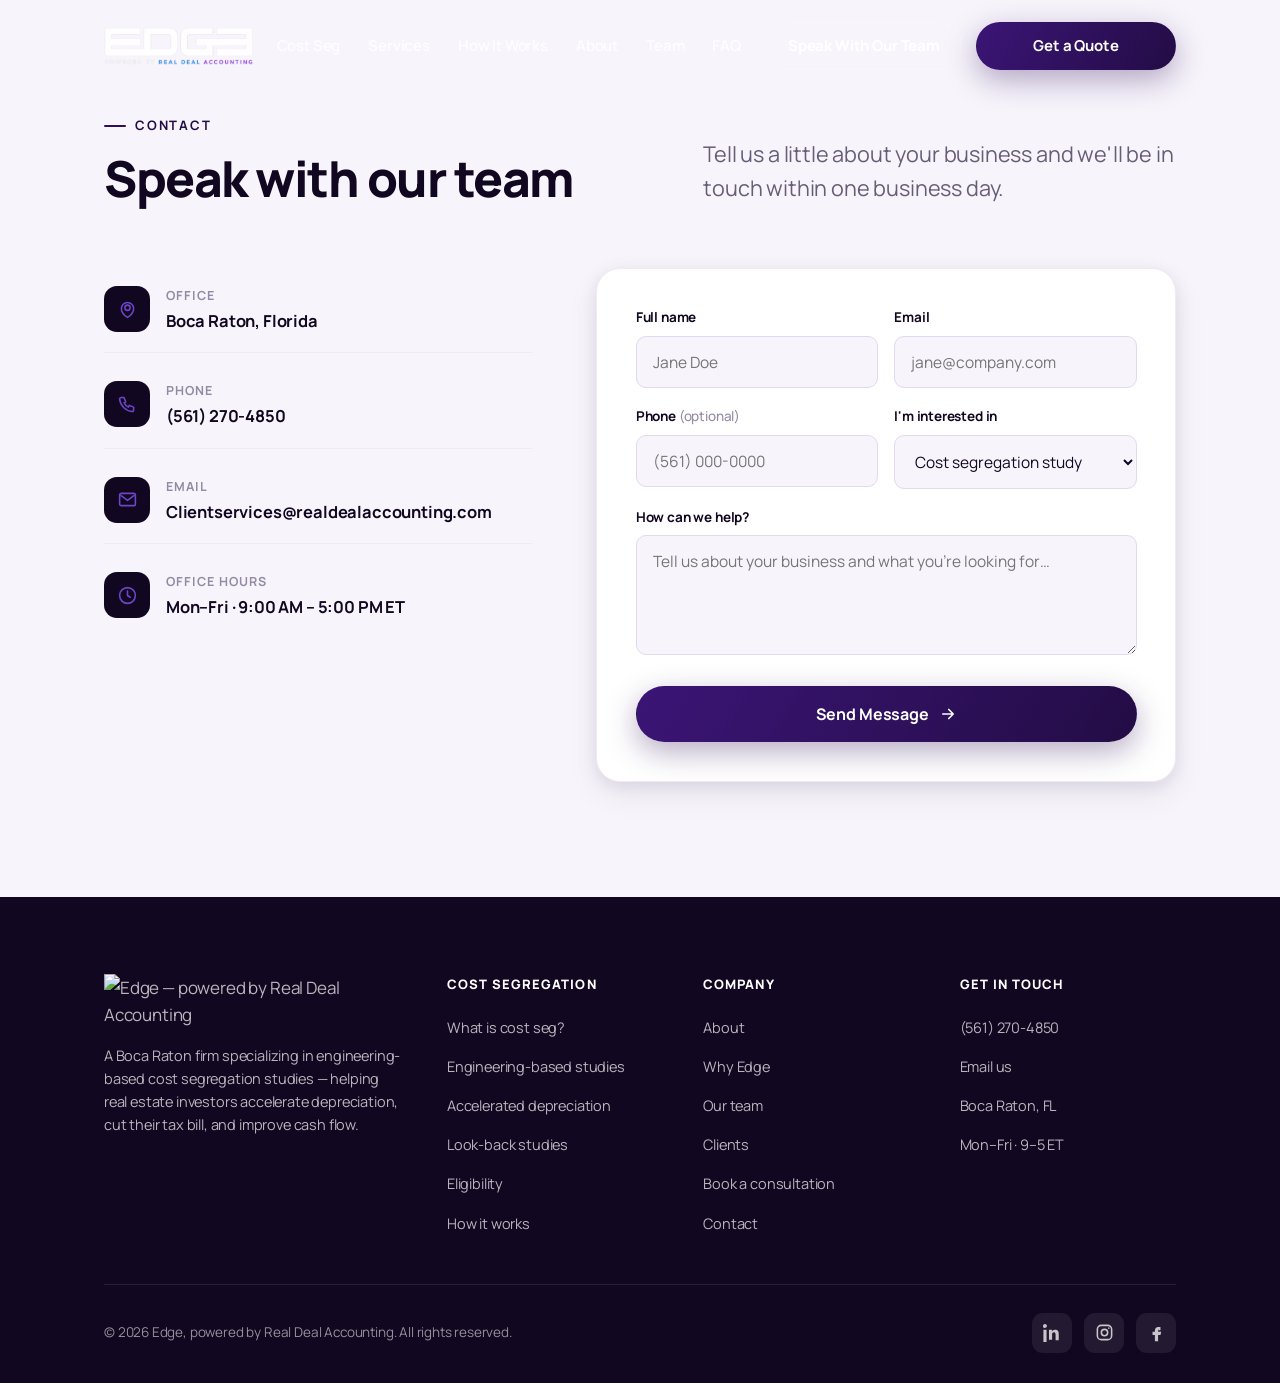
==== commit a38a9491: "Update contact form action URL" ====
--- a/contact.html
+++ b/contact.html
@@ -77,7 +77,7 @@
       </div>
 
       <div class="form-card reveal d2">
-        <form id="contactForm" novalidate>
+        <form action="https://formspree.io/f/xbdedrbw" method="POST">
           <div class="form-row">
             <div class="field">
               <label for="name">Full name</label>
--- a/styles.css
+++ b/styles.css
@@ -227,9 +227,9 @@
 .nav.on-dark:not(.scrolled) .nav-toggle span { background: #fff; }
 
 /* ============================================================
-   HERO
-   ============================================================ */
-.hero {
+   CONTACT HERO
+   ============================================================ */
+.contact-hero {
   position: relative;
   background:
     radial-gradient(1100px 600px at 80% -8%, rgba(35,12,69,.32), transparent 60%),
@@ -240,7 +240,7 @@
   padding-bottom: clamp(80px, 10vw, 130px);
   overflow: hidden;
 }
-.hero::before {
+.contact-hero::before {
   /* subtle grid texture */
   content: "";
   position: absolute; inset: 0;
@@ -251,98 +251,15 @@
   mask-image: radial-gradient(circle at 50% 30%, #000 0%, transparent 75%);
   pointer-events: none;
 }
-.hero-grid {
-  display: grid;
-  grid-template-columns: 1.05fr .95fr;
-  gap: clamp(32px, 5vw, 72px);
-  align-items: center;
+.contact-hero-content {
   position: relative;
   z-index: 2;
 }
-.hero-badge {
-  display: inline-flex; align-items: center; gap: 9px;
-  background: rgba(255,255,255,.07);
-  border: 1px solid rgba(255,255,255,.14);
-  padding: 8px 15px; border-radius: 999px;
-  font-size: 13px; font-weight: 600; color: rgba(255,255,255,.9);
-  backdrop-filter: blur(8px);
-}
-.hero-badge .dot { width: 7px; height: 7px; border-radius: 50%; background: var(--emerald-300); box-shadow: 0 0 0 4px rgba(167,139,250,.22); }
-.hero h1 {
+.contact-hero h1 {
   margin-top: 26px;
   font-size: clamp(2.5rem, 5vw, 4.3rem);
   color: #fff;
 }
-.hero h1 .accent { color: var(--emerald-300); }
-.hero .lead { color: rgba(255,255,255,.74); margin-top: 22px; max-width: 540px; }
-.hero-cta { display: flex; flex-wrap: wrap; gap: 14px; margin-top: 36px; }
-.hero-cta .btn-ghost { color: #fff; border-color: rgba(255,255,255,.28); }
-.hero-stats { display: flex; gap: 40px; margin-top: 46px; flex-wrap: wrap; }
-.hero-stats .stat b { display: block; font-size: clamp(1.6rem, 2.6vw, 2.1rem); font-weight: 800; color: #fff; letter-spacing: -0.03em; }
-.hero-stats .stat span { font-size: 13.5px; color: rgba(255,255,255,.6); font-weight: 500; }
-
-/* ---------- Animated dashboard ---------- */
-.dash {
-  position: relative;
-  background: rgba(255,255,255,.96);
-  border-radius: var(--r-lg);
-  padding: 22px;
-  box-shadow: var(--shadow-lg);
-  color: var(--navy);
-  transform: perspective(1600px) rotateY(-8deg) rotateX(3deg);
-  transition: transform .6s cubic-bezier(.2,.8,.2,1);
-}
-.dash:hover { transform: perspective(1600px) rotateY(-3deg) rotateX(1deg); }
-.dash-top { display: flex; align-items: center; justify-content: space-between; margin-bottom: 18px; }
-.dash-top .lbl { font-size: 13px; font-weight: 700; color: var(--ink-500); }
-.dash-dots { display: flex; gap: 6px; }
-.dash-dots i { width: 9px; height: 9px; border-radius: 50%; background: var(--gray-200); }
-.dash-kpis { display: grid; grid-template-columns: 1fr 1fr; gap: 12px; margin-bottom: 16px; }
-.kpi { background: var(--gray-50); border-radius: var(--r-md); padding: 14px 16px; }
-.kpi .k-label { font-size: 11.5px; font-weight: 600; color: var(--ink-400); letter-spacing: .02em; }
-.kpi .k-val { font-size: 26px; font-weight: 800; letter-spacing: -0.03em; margin-top: 4px; }
-.kpi .k-trend { font-size: 12px; font-weight: 700; color: var(--emerald-600); display: inline-flex; align-items: center; gap: 4px; margin-top: 2px; }
-.dash-chart { background: var(--gray-50); border-radius: var(--r-md); padding: 16px 18px 10px; }
-.dash-chart .c-head { display: flex; align-items: center; justify-content: space-between; margin-bottom: 10px; }
-.dash-chart .c-head span { font-size: 12.5px; font-weight: 700; color: var(--ink-500); }
-.dash-chart .c-tag { font-size: 11px; font-weight: 700; color: var(--emerald-600); background: rgba(46,16,89,.12); padding: 3px 8px; border-radius: 999px; }
-.bars { display: flex; align-items: flex-end; gap: 10px; height: 110px; }
-.bars .bar { flex: 1; border-radius: 6px 6px 3px 3px; background: linear-gradient(var(--emerald-300), var(--emerald)); transform-origin: bottom; animation: grow 1.1s cubic-bezier(.2,.8,.2,1) both; }
-.bars .bar.muted { background: var(--gray-200); }
-@keyframes grow { from { transform: scaleY(0); opacity:.3;} to { transform: scaleY(1); opacity:1;} }
-
-/* floating chips around dash */
-.dash-float {
-  position: absolute;
-  background: #fff;
-  border-radius: 14px;
-  box-shadow: var(--shadow-md);
-  padding: 12px 15px;
-  display: flex; align-items: center; gap: 11px;
-  font-weight: 700; font-size: 14px;
-  animation: bob 5s ease-in-out infinite;
-}
-.dash-float .ico { width: 34px; height: 34px; border-radius: 10px; display: grid; place-items: center; flex-shrink: 0; }
-.dash-float small { display: block; font-size: 11px; font-weight: 600; color: var(--ink-400); }
-.df-1 { top: -26px; left: -34px; animation-delay: 0s; }
-.df-2 { bottom: 40px; right: -40px; animation-delay: 1.5s; }
-@keyframes bob { 0%,100% { transform: translateY(0);} 50% { transform: translateY(-10px);} }
-
-@media (prefers-reduced-motion: reduce) {
-  .bars .bar, .dash-float { animation: none; }
-  html { scroll-behavior: auto; }
-}
-
-/* ============================================================
-   TRUST BAR
-   ============================================================ */
-.trust { background: var(--bg); padding: clamp(40px,5vw,64px) 0; border-bottom: 1px solid var(--gray-100); }
-.trust-head { text-align: center; font-size: 13px; font-weight: 700; letter-spacing: .14em; text-transform: uppercase; color: var(--ink-400); margin-bottom: 34px; }
-.trust-grid { display: grid; grid-template-columns: repeat(5, 1fr); gap: 18px; }
-.trust-item { text-align: center; display: flex; flex-direction: column; align-items: center; gap: 12px; padding: 8px; }
-.trust-item .ti-ico { width: 52px; height: 52px; border-radius: 15px; background: var(--gray-50); display: grid; place-items: center; color: var(--emerald-600); }
-.trust-item .ti-ico svg { width: 24px; height: 24px; }
-.trust-item p { font-size: 14.5px; font-weight: 600; color: var(--navy); line-height: 1.35; }
 
 /* ============================================================
    SECTION HEADERS
@@ -371,344 +288,6 @@
   .sec-head.split .h2 { grid-row: auto; }
   .sec-head.split .lead { grid-row: auto; align-self: start; }
 }
-
-/* ============================================================
-   SERVICES
-   ============================================================ */
-/* Featured flagship card */
-.svc-featured {
-  display: grid;
-  grid-template-columns: 1.35fr 1fr;
-  gap: clamp(28px, 4vw, 56px);
-  align-items: center;
-  background: linear-gradient(150deg, var(--navy) 0%, #1C0E33 60%, #0E0618 100%);
-  color: #fff;
-  border-radius: var(--r-xl);
-  padding: clamp(30px, 4vw, 52px);
-  margin-bottom: 22px;
-  position: relative;
-  overflow: hidden;
-  box-shadow: var(--shadow-lg);
-}
-.svc-featured::before {
-  content: ""; position: absolute; inset: 0;
-  background: radial-gradient(600px 320px at 88% -10%, rgba(109,69,201,.35), transparent 60%);
-  pointer-events: none;
-}
-.svc-featured .sf-body { position: relative; z-index: 1; }
-.sf-tag {
-  display: inline-flex; align-items: center; gap: 8px;
-  font-size: 12px; font-weight: 800; letter-spacing: .12em; text-transform: uppercase;
-  color: var(--emerald-300);
-  background: rgba(109,69,201,.18); border: 1px solid rgba(139,92,246,.3);
-  padding: 6px 13px; border-radius: 999px; margin-bottom: 18px;
-}
-.svc-featured h3 { font-size: clamp(1.7rem, 2.8vw, 2.4rem); color: #fff; letter-spacing: -.03em; }
-.svc-featured .sf-desc { font-size: 16px; color: rgba(255,255,255,.74); margin-top: 14px; line-height: 1.6; max-width: 540px; }
-.sf-list { list-style: none; padding: 0; margin: 24px 0 28px; display: grid; grid-template-columns: 1fr 1fr; gap: 12px 24px; }
-.sf-list li { display: flex; align-items: flex-start; gap: 10px; font-size: 14.5px; font-weight: 600; color: rgba(255,255,255,.9); }
-.sf-list li svg { width: 18px; height: 18px; color: var(--emerald-300); flex-shrink: 0; margin-top: 2px; }
-.sf-stat { position: relative; z-index: 1; background: rgba(255,255,255,.06); border: 1px solid rgba(255,255,255,.12); border-radius: var(--r-lg); padding: 30px 32px; backdrop-filter: blur(6px); }
-.sf-stat .sf-big { font-size: clamp(2.6rem, 5vw, 3.6rem); font-weight: 800; letter-spacing: -.04em; color: var(--emerald-300); line-height: 1; }
-.sf-stat .sf-cap { font-size: 14.5px; color: rgba(255,255,255,.72); margin-top: 12px; line-height: 1.5; }
-.sf-stat .sf-divider { height: 1px; background: rgba(255,255,255,.12); margin: 22px 0; }
-.sf-stat .sf-row { display: flex; align-items: center; gap: 12px; font-size: 14px; font-weight: 600; color: rgba(255,255,255,.88); }
-.sf-stat .sf-row + .sf-row { margin-top: 12px; }
-.sf-stat .sf-row svg { width: 19px; height: 19px; color: var(--emerald-300); flex-shrink: 0; }
-@media (max-width: 860px) {
-  .svc-featured { grid-template-columns: 1fr; }
-  .sf-list { grid-template-columns: 1fr; }
-}
-
-.svc-grid { display: grid; grid-template-columns: repeat(3, 1fr); gap: 22px; }
-.svc-card {
-  background: var(--white);
-  border: 1px solid var(--gray-100);
-  border-radius: var(--r-lg);
-  padding: 32px 30px;
-  box-shadow: var(--shadow-sm);
-  transition: transform .3s cubic-bezier(.2,.8,.2,1), box-shadow .3s ease, border-color .3s ease;
-  position: relative;
-  overflow: hidden;
-}
-.svc-card::after {
-  content: ""; position: absolute; left: 0; top: 0; height: 3px; width: 0;
-  background: linear-gradient(90deg, var(--emerald), var(--emerald-300));
-  transition: width .4s ease;
-}
-.svc-card:hover { transform: translateY(-6px); box-shadow: var(--shadow-lg); border-color: transparent; }
-.svc-card:hover::after { width: 100%; }
-.svc-ico {
-  width: 56px; height: 56px; border-radius: 16px;
-  background: linear-gradient(150deg, var(--navy), var(--navy-700));
-  display: grid; place-items: center; color: var(--emerald-300);
-  margin-bottom: 22px;
-  transition: transform .3s ease;
-}
-.svc-card:hover .svc-ico { transform: scale(1.06) rotate(-3deg); }
-.svc-ico svg { width: 27px; height: 27px; }
-.svc-card h3 { font-size: 22px; font-weight: 800; }
-.svc-card .svc-sub { font-size: 14.5px; color: var(--text-soft); margin-top: 10px; line-height: 1.5; }
-.svc-list { list-style: none; margin: 20px 0 0; padding: 0; display: flex; flex-direction: column; gap: 9px; }
-.svc-list li { display: flex; align-items: flex-start; gap: 10px; font-size: 14.5px; color: var(--navy); font-weight: 500; }
-.svc-list li svg { width: 17px; height: 17px; color: var(--emerald); flex-shrink: 0; margin-top: 2px; }
-
-/* ============================================================
-   ABOUT
-   ============================================================ */
-.about-grid { display: grid; grid-template-columns: .92fr 1.08fr; gap: clamp(36px, 5vw, 72px); align-items: center; }
-.about-media { position: relative; }
-.about-media image-slot { width: 100%; height: 480px; box-shadow: var(--shadow-lg); }
-.about-badge {
-  position: absolute; bottom: -26px; left: -26px;
-  background: var(--navy); color: #fff;
-  border-radius: var(--r-md); padding: 22px 26px;
-  box-shadow: var(--shadow-lg); max-width: 240px;
-}
-.about-badge b { display: block; font-size: 38px; font-weight: 800; letter-spacing: -.03em; color: var(--emerald-300); }
-.about-badge span { font-size: 14px; color: rgba(255,255,255,.78); font-weight: 500; }
-.about-points { display: grid; grid-template-columns: 1fr 1fr; gap: 20px; margin-top: clamp(40px, 5vw, 56px); }
-.about-point { display: flex; gap: 16px; align-items: flex-start; background: var(--white); border: 1px solid var(--gray-100); border-radius: var(--r-lg); padding: 26px; box-shadow: var(--shadow-sm); transition: transform .3s ease, box-shadow .3s ease; }
-.about-point:hover { transform: translateY(-4px); box-shadow: var(--shadow-md); }
-.about-point .ap-ico { width: 46px; height: 46px; border-radius: 13px; background: rgba(46,16,89,.08); color: var(--emerald-600); display: grid; place-items: center; flex-shrink: 0; }
-.about-point .ap-ico svg { width: 22px; height: 22px; }
-.about-point h4 { font-size: 18px; font-weight: 800; }
-.about-point p { font-size: 14.5px; color: var(--text-soft); margin-top: 6px; line-height: 1.55; }
-@media (max-width: 760px) { .about-points { grid-template-columns: 1fr; } }
-
-/* ============================================================
-   WHY CHOOSE US
-   ============================================================ */
-.why-grid { display: grid; grid-template-columns: repeat(3, 1fr); gap: 20px; }
-.why-card {
-  background: var(--white);
-  border-radius: var(--r-lg);
-  padding: 30px 28px;
-  border: 1px solid var(--gray-100);
-  box-shadow: var(--shadow-sm);
-  transition: transform .3s ease, box-shadow .3s ease;
-}
-.why-card:hover { transform: translateY(-5px); box-shadow: var(--shadow-md); }
-.why-card .wc-num { font-size: 13px; font-weight: 800; color: var(--emerald-600); letter-spacing: .05em; }
-.why-card .wc-ico { width: 50px; height: 50px; border-radius: 14px; background: var(--gray-50); color: var(--navy); display: grid; place-items: center; margin: 14px 0 18px; }
-.why-card .wc-ico svg { width: 24px; height: 24px; }
-.why-card h4 { font-size: 19px; font-weight: 800; }
-.why-card p { font-size: 14.5px; color: var(--text-soft); margin-top: 9px; line-height: 1.55; }
-
-/* compare strip */
-.compare {
-  margin-top: 48px;
-  display: grid; grid-template-columns: 1fr 1fr;
-  border-radius: var(--r-lg); overflow: hidden;
-  box-shadow: var(--shadow-md);
-}
-.compare-col { padding: 34px clamp(24px,3vw,40px); }
-.compare-col.them { background: var(--white); }
-.compare-col.us { background: var(--navy); color: #fff; }
-.compare-col h4 { font-size: 16px; font-weight: 800; letter-spacing: .02em; margin-bottom: 20px; }
-.compare-col.them h4 { color: var(--ink-400); }
-.compare-col.us h4 { color: var(--emerald-300); }
-.compare-list { list-style: none; padding: 0; margin: 0; display: flex; flex-direction: column; gap: 15px; }
-.compare-list li { display: flex; align-items: flex-start; gap: 12px; font-size: 15px; font-weight: 500; line-height: 1.4; }
-.compare-list li svg { width: 19px; height: 19px; flex-shrink: 0; margin-top: 1px; }
-.compare-col.them li { color: var(--ink-500); }
-.compare-col.them li svg { color: #c3ccd6; }
-.compare-col.us li { color: rgba(255,255,255,.92); }
-.compare-col.us li svg { color: var(--emerald-300); }
-
-/* ============================================================
-   TESTIMONIALS
-   ============================================================ */
-.tst-grid { display: grid; grid-template-columns: repeat(3, 1fr); gap: 22px; }
-.tst-card {
-  background: var(--white);
-  border-radius: var(--r-lg);
-  padding: 32px 30px;
-  border: 1px solid var(--gray-100);
-  box-shadow: var(--shadow-sm);
-  display: flex; flex-direction: column;
-  transition: transform .3s ease, box-shadow .3s ease;
-}
-.tst-card:hover { transform: translateY(-5px); box-shadow: var(--shadow-md); }
-.tst-stars { display: flex; gap: 3px; color: var(--emerald); margin-bottom: 18px; }
-.tst-stars svg { width: 18px; height: 18px; }
-.tst-quote { font-size: 16.5px; line-height: 1.6; color: var(--navy); font-weight: 500; flex: 1; }
-.tst-who { display: flex; align-items: center; gap: 14px; margin-top: 26px; }
-.tst-who image-slot { width: 50px; height: 50px; flex-shrink: 0; }
-.tst-who .tw-name { font-size: 15px; font-weight: 800; }
-.tst-who .tw-role { font-size: 13px; color: var(--ink-400); font-weight: 600; }
-.tw-avatar { width: 50px; height: 50px; flex-shrink: 0; border-radius: 50%; display: grid; place-items: center; color: #fff; font-weight: 800; font-size: 17px; letter-spacing: .01em; box-shadow: var(--shadow-sm); }
-.tw-avatar.av-1 { background: linear-gradient(135deg, #5B21B6, #2E1059); }
-.tw-avatar.av-2 { background: linear-gradient(135deg, #2A6FDB, #1E54AC); }
-.tw-avatar.av-3 { background: linear-gradient(135deg, #1FA971, #168A5C); }
-body.sharp .tw-avatar { border-radius: 8px; }
-
-/* ============================================================
-   TEAM
-   ============================================================ */
-.team-grid { display: grid; grid-template-columns: repeat(3, 1fr); gap: clamp(22px, 2.8vw, 34px); max-width: 980px; margin-inline: auto; }
-.team-card { display: flex; flex-direction: column; }
-.team-card image-slot { width: 100%; height: auto; aspect-ratio: 1 / 1; box-shadow: var(--shadow-sm); transition: transform .35s cubic-bezier(.2,.8,.2,1), box-shadow .35s ease; }
-.team-card:hover image-slot { transform: translateY(-5px); box-shadow: var(--shadow-md); }
-.team-card h4 { font-size: 19px; font-weight: 800; margin-top: 20px; line-height: 1.2; }
-.team-role { font-size: 14px; font-weight: 700; color: var(--emerald-600); margin-top: 4px; letter-spacing: -.005em; }
-.team-bio { font-size: 14.5px; color: var(--text-soft); margin-top: 12px; line-height: 1.55; }
-
-/* ============================================================
-   BOOK / CALENDLY CTA
-   ============================================================ */
-.book {
-  position: relative;
-  background:
-    radial-gradient(800px 420px at 88% 0%, rgba(35,12,69,.40), transparent 60%),
-    radial-gradient(700px 380px at 5% 100%, rgba(46,16,89,.30), transparent 58%),
-    linear-gradient(150deg, var(--navy), #0A0414);
-  color: #fff;
-  border-radius: clamp(24px, 3vw, 40px);
-  overflow: hidden;
-}
-.book-grid { display: grid; grid-template-columns: 1fr 1fr; gap: clamp(32px,4vw,56px); align-items: center; padding: clamp(40px,5vw,68px); }
-.book h2 { font-size: clamp(2rem, 3.6vw, 3rem); color: #fff; }
-.book .lead { color: rgba(255,255,255,.74); margin-top: 18px; }
-.book-perks { list-style: none; padding: 0; margin: 28px 0 0; display: grid; gap: 13px; }
-.book-perks li { display: flex; align-items: center; gap: 12px; font-size: 15.5px; font-weight: 600; color: rgba(255,255,255,.92); }
-.book-perks li svg { width: 20px; height: 20px; color: var(--emerald-300); flex-shrink: 0; }
-.calendly {
-  background: rgba(255,255,255,.97); color: var(--navy);
-  border-radius: var(--r-lg); padding: 30px;
-  box-shadow: var(--shadow-lg);
-}
-.cal-head { display: flex; align-items: center; gap: 12px; margin-bottom: 22px; }
-.cal-head .cal-logo { width: 42px; height: 42px; border-radius: 12px; background: var(--emerald); display: grid; place-items: center; }
-.cal-head .cal-logo svg { width: 22px; height: 22px; color: #fff; }
-.cal-head b { font-size: 17px; font-weight: 800; display: block; }
-.cal-head span { font-size: 13px; color: var(--ink-400); }
-.cal-slots { display: grid; grid-template-columns: repeat(2,1fr); gap: 10px; margin-bottom: 18px; }
-.cal-slot { border: 1.5px solid var(--gray-200); border-radius: 12px; padding: 13px; text-align: center; font-weight: 700; font-size: 14px; cursor: pointer; transition: .2s; }
-.cal-slot:hover, .cal-slot.sel { border-color: var(--emerald); background: rgba(46,16,89,.08); color: var(--emerald-600); }
-.cal-day { font-size: 12px; color: var(--ink-400); font-weight: 700; text-transform: uppercase; letter-spacing: .05em; margin-bottom: 8px; }
-.cal-note { font-size: 12.5px; color: var(--ink-400); text-align: center; margin-top: 14px; }
-
-/* ============================================================
-   FAQ
-   ============================================================ */
-.faq-wrap { max-width: 880px; margin-inline: auto; }
-.faq-cat { margin-top: 46px; }
-.faq-cat:first-child { margin-top: 0; }
-.faq-cat-label {
-  display: inline-flex; align-items: center; gap: 9px;
-  font-size: 12.5px; font-weight: 800; letter-spacing: .12em; text-transform: uppercase;
-  color: var(--emerald-600); margin-bottom: 8px;
-}
-.faq-item { border-bottom: 1px solid var(--gray-100); }
-.faq-item summary {
-  list-style: none; cursor: pointer;
-  display: flex; align-items: center; justify-content: space-between; gap: 24px;
-  padding: 22px 6px; font-size: 17.5px; font-weight: 700; color: var(--navy);
-  transition: color .2s ease;
-}
-.faq-item summary::-webkit-details-marker { display: none; }
-.faq-item summary:hover { color: var(--emerald-600); }
-.faq-ico { position: relative; width: 22px; height: 22px; flex-shrink: 0; }
-.faq-ico::before, .faq-ico::after {
-  content: ""; position: absolute; top: 50%; left: 50%;
-  width: 13px; height: 2px; background: var(--emerald); border-radius: 2px;
-  transform: translate(-50%,-50%); transition: transform .3s cubic-bezier(.2,.8,.2,1), opacity .3s;
-}
-.faq-ico::after { transform: translate(-50%,-50%) rotate(90deg); }
-.faq-item[open] .faq-ico::after { transform: translate(-50%,-50%) rotate(0deg); opacity: 0; }
-.faq-answer { overflow: hidden; }
-.faq-item[open] .faq-answer { animation: faqOpen .35s cubic-bezier(.2,.8,.2,1); }
-@keyframes faqOpen { from { opacity: 0; transform: translateY(-6px); } to { opacity: 1; transform: none; } }
-.faq-answer p { font-size: 15.5px; line-height: 1.65; color: var(--text-soft); padding: 0 6px 24px; max-width: 760px; }
-.faq-cta { text-align: center; margin-top: 52px; font-size: 16px; color: var(--text-soft); }
-.faq-cta a { font-weight: 800; color: var(--emerald-600); }
-.faq-cta a:hover { text-decoration: underline; }
-
-/* ============================================================
-   GET A QUOTE
-   ============================================================ */
-.quote-section {
-  position: relative;
-  background:
-    radial-gradient(900px 500px at 88% -10%, rgba(46,16,89,.10), transparent 60%),
-    radial-gradient(700px 420px at 0% 110%, rgba(46,16,89,.08), transparent 55%),
-    var(--gray-50);
-}
-.quote-grid { display: grid; grid-template-columns: .82fr 1.18fr; gap: clamp(36px, 5vw, 64px); align-items: start; }
-.quote-aside { position: sticky; top: 110px; }
-.quote-aside .lead { margin-top: 18px; }
-.quote-steps-list { list-style: none; padding: 0; margin: 32px 0 0; display: grid; gap: 20px; }
-.quote-steps-list li { display: flex; gap: 15px; align-items: flex-start; }
-.quote-steps-list .qn { width: 38px; height: 38px; border-radius: 11px; background: var(--white); border: 1px solid var(--gray-200); color: var(--emerald-600); font-weight: 800; display: grid; place-items: center; flex-shrink: 0; box-shadow: var(--shadow-sm); }
-.quote-steps-list h5 { font-size: 15.5px; font-weight: 800; margin: 4px 0 2px; color: var(--navy); }
-.quote-steps-list p { font-size: 13.5px; color: var(--text-soft); }
-.quote-trust { display: flex; align-items: center; gap: 10px; margin-top: 30px; font-size: 13.5px; font-weight: 600; color: var(--text-soft); }
-.quote-trust svg { width: 18px; height: 18px; color: var(--emerald-600); }
-
-/* form card */
-.qform-card { background: var(--white); border: 1px solid var(--gray-100); border-radius: var(--r-xl); padding: clamp(26px, 3vw, 40px); box-shadow: var(--shadow-lg); }
-/* progress */
-.q-prog { display: flex; align-items: center; margin-bottom: 30px; }
-.q-prog .pstep { display: flex; align-items: center; gap: 10px; }
-.q-prog .pdot { width: 34px; height: 34px; border-radius: 50%; background: var(--gray-100); color: var(--ink-400); font-weight: 800; font-size: 14px; display: grid; place-items: center; transition: .3s; flex-shrink: 0; }
-.q-prog .pstep.active .pdot { background: linear-gradient(135deg,#3B1576,#230C45); color: #fff; box-shadow: var(--shadow-emerald); }
-.q-prog .pstep.done .pdot { background: var(--emerald-600); color: #fff; }
-.q-prog .plabel { font-size: 13.5px; font-weight: 700; color: var(--ink-400); white-space: nowrap; }
-.q-prog .pstep.active .plabel, .q-prog .pstep.done .plabel { color: var(--navy); }
-.q-prog .pline { flex: 1; height: 2px; background: var(--gray-200); margin: 0 12px; border-radius: 2px; }
-.q-prog .pstep.done + .pline { background: var(--emerald-600); }
-
-.qpanel { display: none; animation: qfade .4s cubic-bezier(.2,.8,.2,1); }
-.qpanel.active { display: block; }
-@keyframes qfade { from { opacity: 0; transform: translateY(10px); } to { opacity: 1; transform: none; } }
-.qpanel h3 { font-size: 22px; font-weight: 800; }
-.qpanel .qsub { font-size: 14.5px; color: var(--text-soft); margin: 6px 0 24px; }
-
-.q-grouplabel { display: block; font-size: 13.5px; font-weight: 700; color: var(--navy); margin-bottom: 10px; }
-.q-grouplabel .opt { color: var(--ink-400); font-weight: 500; }
-.q-block { margin-bottom: 22px; }
-
-/* selectable option chips (radio + checkbox) */
-.q-opts { display: grid; gap: 10px; }
-.q-opts.cols-2 { grid-template-columns: 1fr 1fr; }
-.q-opts.cols-3 { grid-template-columns: repeat(3, 1fr); }
-.q-opt { position: relative; }
-.q-opt input { position: absolute; opacity: 0; pointer-events: none; }
-.q-opt label {
-  display: flex; align-items: center; gap: 10px;
-  border: 1.5px solid var(--gray-200); background: var(--gray-50);
-  border-radius: var(--r-sm); padding: 13px 15px; cursor: pointer;
-  font-size: 14.5px; font-weight: 600; color: var(--navy);
-  transition: border-color .18s, background .18s, box-shadow .18s; height: 100%;
-}
-.q-opt label .qcheck { width: 19px; height: 19px; border-radius: 6px; border: 1.5px solid var(--gray-200); display: grid; place-items: center; flex-shrink: 0; transition: .18s; background: #fff; }
-.q-opt.radio label .qcheck { border-radius: 50%; }
-.q-opt label .qcheck svg { width: 13px; height: 13px; color: #fff; opacity: 0; transition: .15s; }
-.q-opt label:hover { border-color: var(--emerald-300); }
-.q-opt input:checked + label { border-color: var(--emerald); background: rgba(46,16,89,.06); box-shadow: 0 0 0 3px rgba(46,16,89,.10); }
-.q-opt input:checked + label .qcheck { background: var(--emerald); border-color: var(--emerald); }
-.q-opt input:checked + label .qcheck svg { opacity: 1; }
-.q-opt input:focus-visible + label { border-color: var(--emerald); }
-
-.q-actions { display: flex; align-items: center; justify-content: space-between; gap: 14px; margin-top: 30px; }
-.q-actions .spacer { flex: 1; }
-.btn-back { background: transparent; border: 0; color: var(--text-soft); font-weight: 700; font-family: var(--font); font-size: 15px; cursor: pointer; display: inline-flex; align-items: center; gap: 7px; padding: 10px 4px; }
-.btn-back:hover { color: var(--navy); }
-.btn-back svg { width: 17px; height: 17px; }
-.q-stepcount { font-size: 13px; font-weight: 700; color: var(--ink-400); }
-
-.qsuccess { display: none; text-align: center; padding: 24px 6px; }
-.qsuccess.show { display: block; }
-.qsuccess .qs-ico { width: 72px; height: 72px; border-radius: 50%; background: rgba(46,16,89,.1); color: var(--emerald); display: grid; place-items: center; margin: 0 auto 20px; }
-.qsuccess .qs-ico svg { width: 36px; height: 36px; }
-.qsuccess h3 { font-size: 26px; }
-.qsuccess p { color: var(--text-soft); margin-top: 10px; max-width: 420px; margin-inline: auto; }
-.qsuccess .qs-summary { text-align: left; background: var(--gray-50); border-radius: var(--r-md); padding: 20px 22px; margin: 24px 0; }
-.qsuccess .qs-summary .row { display: flex; justify-content: space-between; gap: 16px; font-size: 14px; padding: 7px 0; border-bottom: 1px solid var(--gray-100); }
-.qsuccess .qs-summary .row:last-child { border-bottom: 0; }
-.qsuccess .qs-summary .row b { color: var(--ink-400); font-weight: 700; }
-.qsuccess .qs-summary .row span { color: var(--navy); font-weight: 700; text-align: right; }
 
 /* ============================================================
    CONTACT
@@ -733,7 +312,7 @@
   border: 1.5px solid var(--gray-200); background: var(--gray-50);
   color: var(--navy); transition: border-color .2s, background .2s, box-shadow .2s;
 }
-.field textarea { resize: vertical; min-height: 110px; }
+.field textarea { resize: vertical; min-height: 120px; }
 .field input:focus, .field select:focus, .field textarea:focus {
   outline: 0; border-color: var(--emerald); background: #fff;
   box-shadow: 0 0 0 4px rgba(46,16,89,.12);
@@ -791,30 +370,14 @@
   .nav-links { gap: 22px; }
 }
 @media (max-width: 1024px) {
-  .hero-grid { grid-template-columns: 1fr; }
-  .dash { transform: none; max-width: 520px; margin-top: 12px; }
-  .dash:hover { transform: none; }
-  .svc-grid, .why-grid, .tst-grid { grid-template-columns: repeat(2, 1fr); }
-  .team-grid { grid-template-columns: repeat(2, 1fr); }
-  .trust-grid { grid-template-columns: repeat(3, 1fr); }
-  .about-grid, .book-grid, .contact-grid { grid-template-columns: 1fr; }
-  .quote-grid { grid-template-columns: 1fr; }
-  .quote-aside { position: static; }
-  .about-media image-slot { height: 380px; }
-  .df-2 { right: 0; }
+  .contact-grid { grid-template-columns: 1fr; }
 }
 @media (max-width: 640px) {
   body { font-size: 16px; }
   .nav-links, .nav-cta .btn-ghost { display: none; }
   .nav-toggle { display: block; }
-  .svc-grid, .why-grid, .tst-grid, .trust-grid, .form-row, .compare { grid-template-columns: 1fr; }
-  .q-opts.cols-2, .q-opts.cols-3 { grid-template-columns: 1fr; }
-  .q-prog .plabel { display: none; }
-  .team-grid { grid-template-columns: 1fr 1fr; }
-  .hero-stats { gap: 26px; }
-  .about-badge { left: 0; right: 0; max-width: none; bottom: -18px; }
-  .df-1 { left: 0; top: -16px; }
-  .cal-slots { grid-template-columns: 1fr 1fr; }
+  .form-row { grid-template-columns: 1fr; }
+  .contact-grid { grid-template-columns: 1fr; }
 }
 
 /* mobile menu */
@@ -830,92 +393,6 @@
 .mobile-menu .btn { margin-top: 24px; }
 .mobile-close { position: absolute; top: 24px; right: var(--gutter); background: none; border: 0; color: #fff; font-size: 34px; cursor: pointer; line-height: 1; }
 
-/* ============================================================
-   BENEFITS BAR
-   ============================================================ */
-.benefits { background: var(--bg); padding: clamp(40px,5vw,60px) 0; border-bottom: 1px solid var(--gray-100); }
-.benefits-grid { display: grid; grid-template-columns: repeat(3, 1fr); gap: 22px; }
-.benefit { display: flex; align-items: center; gap: 16px; padding: 22px 26px; background: var(--gray-50); border-radius: var(--r-lg); border: 1px solid var(--gray-100); }
-.benefit .b-ico { width: 50px; height: 50px; border-radius: 14px; background: linear-gradient(135deg,#3B1576,#230C45); color: var(--emerald-300); display: grid; place-items: center; flex-shrink: 0; }
-.benefit .b-ico svg { width: 24px; height: 24px; }
-.benefit h4 { font-size: 16.5px; font-weight: 800; }
-.benefit p { font-size: 13.5px; color: var(--text-soft); margin-top: 2px; }
-@media (max-width: 820px){ .benefits-grid { grid-template-columns: 1fr; } }
-
-/* ============================================================
-   EXPLAINER — What is cost segregation
-   ============================================================ */
-.explain-grid { display: grid; grid-template-columns: 1fr 1fr; gap: clamp(36px,5vw,72px); align-items: center; }
-.explain-copy .eyebrow { margin-bottom: 14px; }
-.explain-copy h2 { font-size: clamp(1.9rem,3.4vw,2.8rem); }
-.explain-copy p { font-size: 16px; color: var(--text-soft); line-height: 1.65; margin-top: 18px; }
-.explain-copy p strong { color: var(--navy); font-weight: 700; }
-.explain-visual { background: linear-gradient(150deg, var(--navy), #0E0618); border-radius: var(--r-xl); padding: clamp(28px,3.5vw,44px); color:#fff; box-shadow: var(--shadow-lg); position: relative; overflow: hidden; }
-.explain-visual::before { content:""; position:absolute; inset:0; background: radial-gradient(500px 300px at 90% 0%, rgba(109,69,201,.3), transparent 60%); pointer-events:none; }
-.ev-row { position: relative; z-index:1; }
-.ev-label { font-size: 13px; font-weight: 700; letter-spacing:.04em; color: rgba(255,255,255,.6); text-transform: uppercase; }
-.ev-bar-track { height: 16px; border-radius: 999px; background: rgba(255,255,255,.1); margin: 12px 0 6px; overflow: hidden; }
-.ev-bar-fill { height: 100%; border-radius: 999px; }
-.ev-bar-fill.slow { width: 18%; background: rgba(255,255,255,.3); }
-.ev-bar-fill.fast { width: 100%; background: linear-gradient(90deg, var(--emerald-300), #C4A8FF); }
-.ev-cap { font-size: 13.5px; color: rgba(255,255,255,.7); }
-.ev-divider { height:1px; background: rgba(255,255,255,.12); margin: 26px 0; }
-.ev-stat { position: relative; z-index:1; text-align:center; }
-.ev-stat b { display:block; font-size: clamp(2.2rem,4vw,3rem); font-weight: 800; color: var(--emerald-300); letter-spacing:-.03em; }
-.ev-stat span { font-size: 14px; color: rgba(255,255,255,.72); }
-@media (max-width: 880px){ .explain-grid { grid-template-columns: 1fr; } }
-
-/* ============================================================
-   ELIGIBILITY
-   ============================================================ */
-.elig { background: linear-gradient(150deg, var(--navy), #0E0618); color:#fff; position: relative; overflow:hidden; }
-.elig::before { content:""; position:absolute; inset:0; background: radial-gradient(700px 400px at 85% -10%, rgba(91,33,118,.4), transparent 60%); pointer-events:none; }
-.elig .wrap { position: relative; z-index:1; }
-.elig .sec-head .h2 { color:#fff; }
-.elig .sec-head .lead { color: rgba(255,255,255,.74); }
-.elig-cards { display:grid; grid-template-columns: 1fr auto 1fr; gap: 24px; align-items: stretch; margin-top: 12px; }
-.elig-card { background: rgba(255,255,255,.06); border:1px solid rgba(255,255,255,.14); border-radius: var(--r-lg); padding: 34px 30px; text-align:center; backdrop-filter: blur(6px); }
-.elig-card .ec-ico { width: 54px; height:54px; border-radius:15px; background: rgba(109,69,201,.25); color: var(--emerald-300); display:grid; place-items:center; margin: 0 auto 18px; }
-.elig-card .ec-ico svg { width:26px; height:26px; }
-.elig-card b { display:block; font-size: clamp(1.8rem,3.2vw,2.4rem); font-weight:800; letter-spacing:-.03em; color:#fff; }
-.elig-card span { font-size: 14.5px; color: rgba(255,255,255,.72); }
-.elig-or { display:grid; place-items:center; font-size: 13px; font-weight:800; letter-spacing:.1em; color: var(--emerald-300); }
-.elig-or .line { width:1px; flex:1; background: rgba(255,255,255,.18); }
-.elig-plus { display:flex; align-items:center; justify-content:center; gap:12px; margin-top: 26px; font-size: 16px; font-weight:600; color: rgba(255,255,255,.92); }
-.elig-plus svg { width:22px; height:22px; color: var(--emerald-300); }
-.elig-cta { text-align:center; margin-top: 36px; }
-@media (max-width: 820px){ .elig-cards { grid-template-columns: 1fr; } .elig-or { padding: 6px 0; } }
-
-/* ============================================================
-   PROCESS — How it works
-   ============================================================ */
-.proc-grid { display:grid; grid-template-columns: repeat(4,1fr); gap: 22px; counter-reset: step; }
-.proc-card { background: var(--white); border:1px solid var(--gray-100); border-radius: var(--r-lg); padding: 30px 26px; box-shadow: var(--shadow-sm); position: relative; transition: transform .3s ease, box-shadow .3s ease; }
-.proc-card:hover { transform: translateY(-5px); box-shadow: var(--shadow-md); }
-.proc-num { width: 46px; height:46px; border-radius: 13px; background: linear-gradient(135deg,#3B1576,#230C45); color:#fff; font-weight:800; font-size:19px; display:grid; place-items:center; margin-bottom: 20px; }
-.proc-card h4 { font-size: 18px; font-weight:800; }
-.proc-card p { font-size: 14px; color: var(--text-soft); margin-top: 9px; line-height:1.55; }
-.proc-cta { text-align:center; margin-top: 44px; }
-@media (max-width: 1024px){ .proc-grid { grid-template-columns: 1fr 1fr; } }
-@media (max-width: 560px){ .proc-grid { grid-template-columns: 1fr; } }
-
-/* ============================================================
-   CPA — We work with your accountant
-   ============================================================ */
-.cpa-grid { display:grid; grid-template-columns: 1fr 1fr; gap: clamp(36px,5vw,72px); align-items:center; }
-.cpa-copy h2 { font-size: clamp(1.9rem,3.4vw,2.6rem); }
-.cpa-copy p { font-size: 16px; color: var(--text-soft); line-height:1.65; margin-top: 18px; }
-.cpa-points { list-style:none; padding:0; margin: 26px 0 0; display:grid; gap:14px; }
-.cpa-points li { display:flex; gap:13px; align-items:flex-start; font-size: 15px; font-weight:500; color: var(--navy); }
-.cpa-points li svg { width:22px; height:22px; color: var(--emerald-600); flex-shrink:0; margin-top:1px; }
-.cpa-visual { background: var(--gray-50); border:1px solid var(--gray-100); border-radius: var(--r-xl); padding: clamp(28px,3.5vw,44px); }
-.cpa-flow { display:flex; flex-direction:column; gap: 0; }
-.cpa-node { display:flex; align-items:center; gap:16px; background:#fff; border:1px solid var(--gray-100); border-radius: var(--r-md); padding: 18px 20px; box-shadow: var(--shadow-sm); }
-.cpa-node .cn-ico { width:44px; height:44px; border-radius:12px; display:grid; place-items:center; flex-shrink:0; }
-.cpa-node b { font-size: 15.5px; font-weight:800; display:block; }
-.cpa-node span { font-size: 13px; color: var(--text-soft); }
-.cpa-connector { width:2px; height: 26px; background: var(--gray-200); margin-left: 41px; }
-@media (max-width: 880px){ .cpa-grid { grid-template-columns: 1fr; } }
 .brand-logo.light {
   display: block;
 }
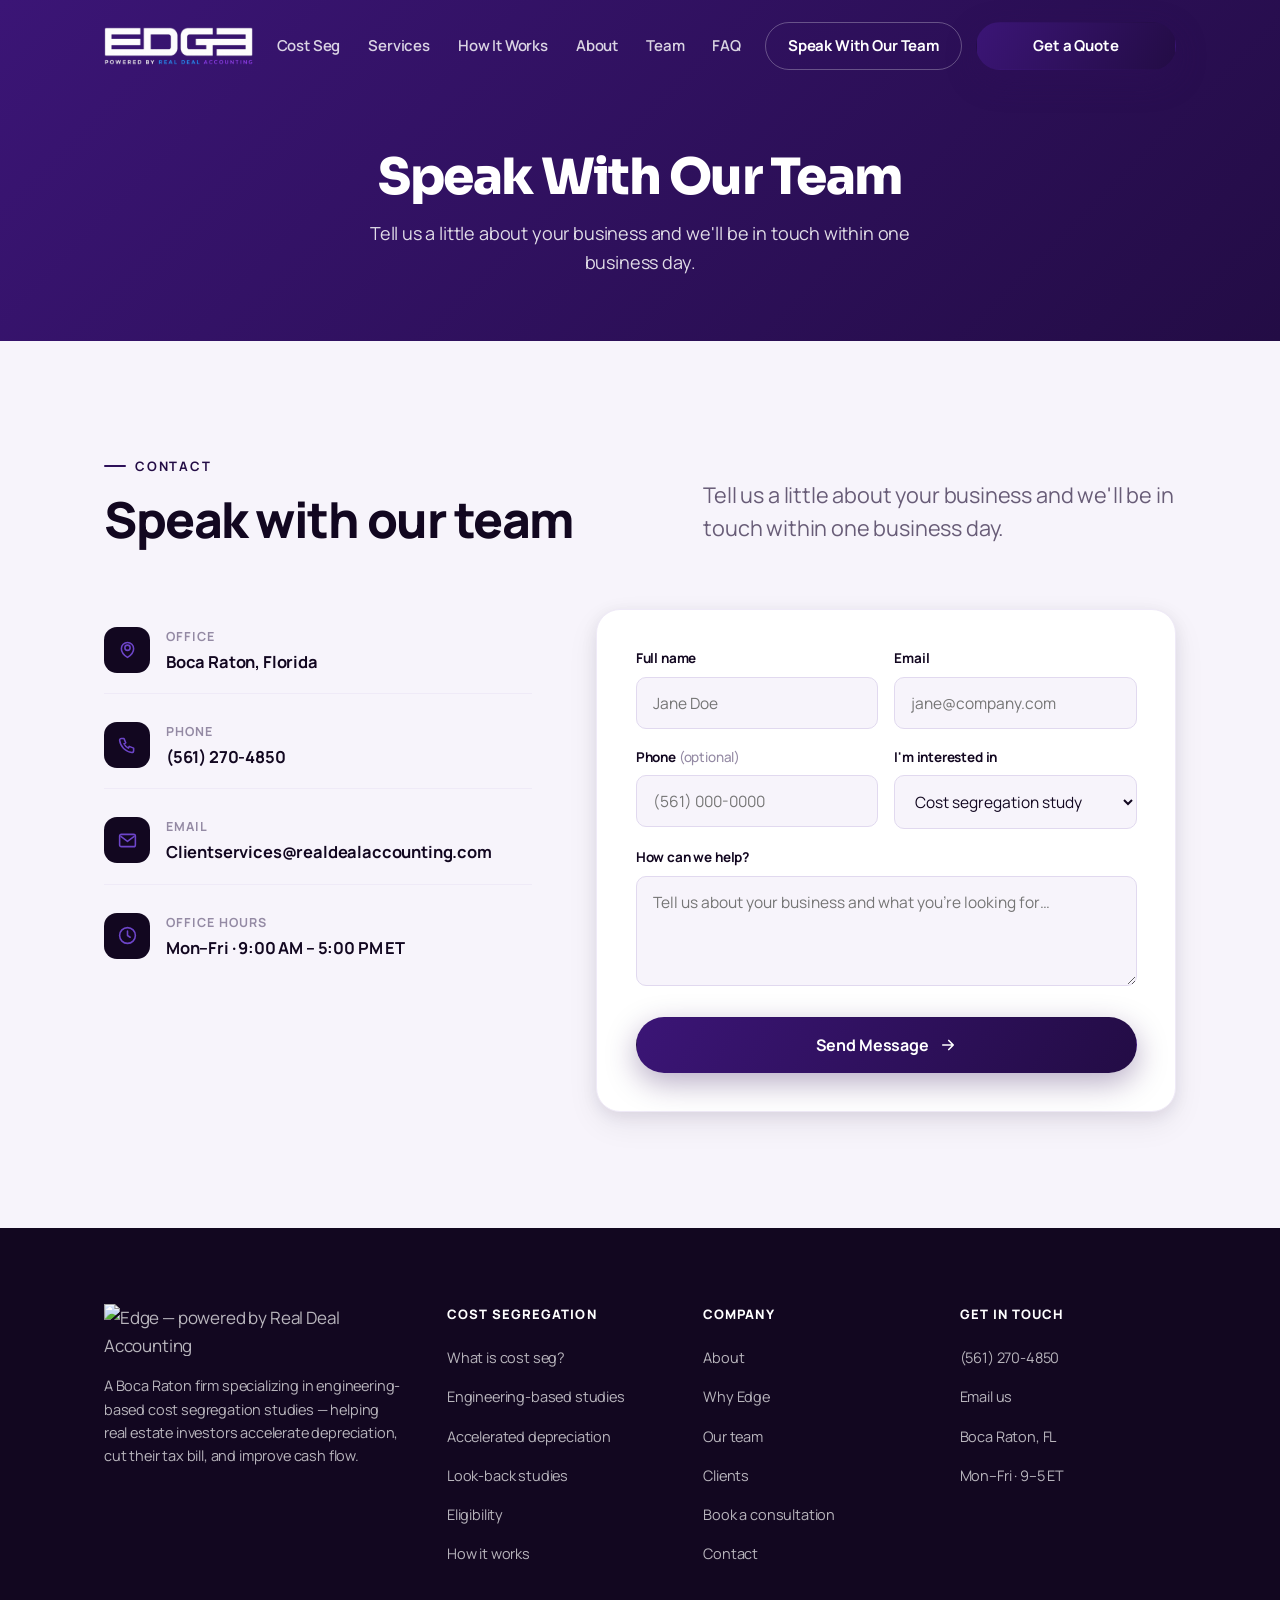
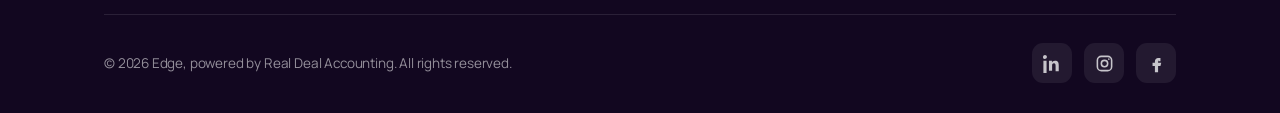
==== commit 09ef3083: "Update contact.html" ====
--- a/contact.html
+++ b/contact.html
@@ -10,7 +10,13 @@
 <link href="https://fonts.googleapis.com/css2?family=Manrope:wght@400;500;600;700;800&family=Plus+Jakarta+Sans:wght@600;700;800&family=Sora:wght@600;700;800&display=swap" rel="stylesheet" />
 <link rel="stylesheet" href="styles.css" />
 <script src="image-slot.js"></script>
-</head>
+</header>
+<section style="background:linear-gradient(135deg,#3B1576,#230C45);padding:150px 0 64px;text-align:center;color:#fff">
+  <div class="wrap">
+    <h1 style="font-family:'Sora',sans-serif;font-weight:800;font-size:clamp(30px,5vw,50px);line-height:1.1;margin:0 0 14px">Speak With Our Team</h1>
+    <p style="max-width:620px;margin:0 auto;font-size:18px;line-height:1.6;opacity:.85">Tell us a little about your business and we'll be in touch within one business day.</p>
+  </div>
+</section>
 <body>
 
 <!-- ============================ NAV ============================ -->
--- a/styles.css
+++ b/styles.css
@@ -227,9 +227,9 @@
 .nav.on-dark:not(.scrolled) .nav-toggle span { background: #fff; }
 
 /* ============================================================
-   CONTACT HERO
-   ============================================================ */
-.contact-hero {
+   HERO
+   ============================================================ */
+.hero {
   position: relative;
   background:
     radial-gradient(1100px 600px at 80% -8%, rgba(35,12,69,.32), transparent 60%),
@@ -240,7 +240,7 @@
   padding-bottom: clamp(80px, 10vw, 130px);
   overflow: hidden;
 }
-.contact-hero::before {
+.hero::before {
   /* subtle grid texture */
   content: "";
   position: absolute; inset: 0;
@@ -251,15 +251,98 @@
   mask-image: radial-gradient(circle at 50% 30%, #000 0%, transparent 75%);
   pointer-events: none;
 }
-.contact-hero-content {
+.hero-grid {
+  display: grid;
+  grid-template-columns: 1.05fr .95fr;
+  gap: clamp(32px, 5vw, 72px);
+  align-items: center;
   position: relative;
   z-index: 2;
 }
-.contact-hero h1 {
+.hero-badge {
+  display: inline-flex; align-items: center; gap: 9px;
+  background: rgba(255,255,255,.07);
+  border: 1px solid rgba(255,255,255,.14);
+  padding: 8px 15px; border-radius: 999px;
+  font-size: 13px; font-weight: 600; color: rgba(255,255,255,.9);
+  backdrop-filter: blur(8px);
+}
+.hero-badge .dot { width: 7px; height: 7px; border-radius: 50%; background: var(--emerald-300); box-shadow: 0 0 0 4px rgba(167,139,250,.22); }
+.hero h1 {
   margin-top: 26px;
   font-size: clamp(2.5rem, 5vw, 4.3rem);
   color: #fff;
 }
+.hero h1 .accent { color: var(--emerald-300); }
+.hero .lead { color: rgba(255,255,255,.74); margin-top: 22px; max-width: 540px; }
+.hero-cta { display: flex; flex-wrap: wrap; gap: 14px; margin-top: 36px; }
+.hero-cta .btn-ghost { color: #fff; border-color: rgba(255,255,255,.28); }
+.hero-stats { display: flex; gap: 40px; margin-top: 46px; flex-wrap: wrap; }
+.hero-stats .stat b { display: block; font-size: clamp(1.6rem, 2.6vw, 2.1rem); font-weight: 800; color: #fff; letter-spacing: -0.03em; }
+.hero-stats .stat span { font-size: 13.5px; color: rgba(255,255,255,.6); font-weight: 500; }
+
+/* ---------- Animated dashboard ---------- */
+.dash {
+  position: relative;
+  background: rgba(255,255,255,.96);
+  border-radius: var(--r-lg);
+  padding: 22px;
+  box-shadow: var(--shadow-lg);
+  color: var(--navy);
+  transform: perspective(1600px) rotateY(-8deg) rotateX(3deg);
+  transition: transform .6s cubic-bezier(.2,.8,.2,1);
+}
+.dash:hover { transform: perspective(1600px) rotateY(-3deg) rotateX(1deg); }
+.dash-top { display: flex; align-items: center; justify-content: space-between; margin-bottom: 18px; }
+.dash-top .lbl { font-size: 13px; font-weight: 700; color: var(--ink-500); }
+.dash-dots { display: flex; gap: 6px; }
+.dash-dots i { width: 9px; height: 9px; border-radius: 50%; background: var(--gray-200); }
+.dash-kpis { display: grid; grid-template-columns: 1fr 1fr; gap: 12px; margin-bottom: 16px; }
+.kpi { background: var(--gray-50); border-radius: var(--r-md); padding: 14px 16px; }
+.kpi .k-label { font-size: 11.5px; font-weight: 600; color: var(--ink-400); letter-spacing: .02em; }
+.kpi .k-val { font-size: 26px; font-weight: 800; letter-spacing: -0.03em; margin-top: 4px; }
+.kpi .k-trend { font-size: 12px; font-weight: 700; color: var(--emerald-600); display: inline-flex; align-items: center; gap: 4px; margin-top: 2px; }
+.dash-chart { background: var(--gray-50); border-radius: var(--r-md); padding: 16px 18px 10px; }
+.dash-chart .c-head { display: flex; align-items: center; justify-content: space-between; margin-bottom: 10px; }
+.dash-chart .c-head span { font-size: 12.5px; font-weight: 700; color: var(--ink-500); }
+.dash-chart .c-tag { font-size: 11px; font-weight: 700; color: var(--emerald-600); background: rgba(46,16,89,.12); padding: 3px 8px; border-radius: 999px; }
+.bars { display: flex; align-items: flex-end; gap: 10px; height: 110px; }
+.bars .bar { flex: 1; border-radius: 6px 6px 3px 3px; background: linear-gradient(var(--emerald-300), var(--emerald)); transform-origin: bottom; animation: grow 1.1s cubic-bezier(.2,.8,.2,1) both; }
+.bars .bar.muted { background: var(--gray-200); }
+@keyframes grow { from { transform: scaleY(0); opacity:.3;} to { transform: scaleY(1); opacity:1;} }
+
+/* floating chips around dash */
+.dash-float {
+  position: absolute;
+  background: #fff;
+  border-radius: 14px;
+  box-shadow: var(--shadow-md);
+  padding: 12px 15px;
+  display: flex; align-items: center; gap: 11px;
+  font-weight: 700; font-size: 14px;
+  animation: bob 5s ease-in-out infinite;
+}
+.dash-float .ico { width: 34px; height: 34px; border-radius: 10px; display: grid; place-items: center; flex-shrink: 0; }
+.dash-float small { display: block; font-size: 11px; font-weight: 600; color: var(--ink-400); }
+.df-1 { top: -26px; left: -34px; animation-delay: 0s; }
+.df-2 { bottom: 40px; right: -40px; animation-delay: 1.5s; }
+@keyframes bob { 0%,100% { transform: translateY(0);} 50% { transform: translateY(-10px);} }
+
+@media (prefers-reduced-motion: reduce) {
+  .bars .bar, .dash-float { animation: none; }
+  html { scroll-behavior: auto; }
+}
+
+/* ============================================================
+   TRUST BAR
+   ============================================================ */
+.trust { background: var(--bg); padding: clamp(40px,5vw,64px) 0; border-bottom: 1px solid var(--gray-100); }
+.trust-head { text-align: center; font-size: 13px; font-weight: 700; letter-spacing: .14em; text-transform: uppercase; color: var(--ink-400); margin-bottom: 34px; }
+.trust-grid { display: grid; grid-template-columns: repeat(5, 1fr); gap: 18px; }
+.trust-item { text-align: center; display: flex; flex-direction: column; align-items: center; gap: 12px; padding: 8px; }
+.trust-item .ti-ico { width: 52px; height: 52px; border-radius: 15px; background: var(--gray-50); display: grid; place-items: center; color: var(--emerald-600); }
+.trust-item .ti-ico svg { width: 24px; height: 24px; }
+.trust-item p { font-size: 14.5px; font-weight: 600; color: var(--navy); line-height: 1.35; }
 
 /* ============================================================
    SECTION HEADERS
@@ -288,6 +371,344 @@
   .sec-head.split .h2 { grid-row: auto; }
   .sec-head.split .lead { grid-row: auto; align-self: start; }
 }
+
+/* ============================================================
+   SERVICES
+   ============================================================ */
+/* Featured flagship card */
+.svc-featured {
+  display: grid;
+  grid-template-columns: 1.35fr 1fr;
+  gap: clamp(28px, 4vw, 56px);
+  align-items: center;
+  background: linear-gradient(150deg, var(--navy) 0%, #1C0E33 60%, #0E0618 100%);
+  color: #fff;
+  border-radius: var(--r-xl);
+  padding: clamp(30px, 4vw, 52px);
+  margin-bottom: 22px;
+  position: relative;
+  overflow: hidden;
+  box-shadow: var(--shadow-lg);
+}
+.svc-featured::before {
+  content: ""; position: absolute; inset: 0;
+  background: radial-gradient(600px 320px at 88% -10%, rgba(109,69,201,.35), transparent 60%);
+  pointer-events: none;
+}
+.svc-featured .sf-body { position: relative; z-index: 1; }
+.sf-tag {
+  display: inline-flex; align-items: center; gap: 8px;
+  font-size: 12px; font-weight: 800; letter-spacing: .12em; text-transform: uppercase;
+  color: var(--emerald-300);
+  background: rgba(109,69,201,.18); border: 1px solid rgba(139,92,246,.3);
+  padding: 6px 13px; border-radius: 999px; margin-bottom: 18px;
+}
+.svc-featured h3 { font-size: clamp(1.7rem, 2.8vw, 2.4rem); color: #fff; letter-spacing: -.03em; }
+.svc-featured .sf-desc { font-size: 16px; color: rgba(255,255,255,.74); margin-top: 14px; line-height: 1.6; max-width: 540px; }
+.sf-list { list-style: none; padding: 0; margin: 24px 0 28px; display: grid; grid-template-columns: 1fr 1fr; gap: 12px 24px; }
+.sf-list li { display: flex; align-items: flex-start; gap: 10px; font-size: 14.5px; font-weight: 600; color: rgba(255,255,255,.9); }
+.sf-list li svg { width: 18px; height: 18px; color: var(--emerald-300); flex-shrink: 0; margin-top: 2px; }
+.sf-stat { position: relative; z-index: 1; background: rgba(255,255,255,.06); border: 1px solid rgba(255,255,255,.12); border-radius: var(--r-lg); padding: 30px 32px; backdrop-filter: blur(6px); }
+.sf-stat .sf-big { font-size: clamp(2.6rem, 5vw, 3.6rem); font-weight: 800; letter-spacing: -.04em; color: var(--emerald-300); line-height: 1; }
+.sf-stat .sf-cap { font-size: 14.5px; color: rgba(255,255,255,.72); margin-top: 12px; line-height: 1.5; }
+.sf-stat .sf-divider { height: 1px; background: rgba(255,255,255,.12); margin: 22px 0; }
+.sf-stat .sf-row { display: flex; align-items: center; gap: 12px; font-size: 14px; font-weight: 600; color: rgba(255,255,255,.88); }
+.sf-stat .sf-row + .sf-row { margin-top: 12px; }
+.sf-stat .sf-row svg { width: 19px; height: 19px; color: var(--emerald-300); flex-shrink: 0; }
+@media (max-width: 860px) {
+  .svc-featured { grid-template-columns: 1fr; }
+  .sf-list { grid-template-columns: 1fr; }
+}
+
+.svc-grid { display: grid; grid-template-columns: repeat(3, 1fr); gap: 22px; }
+.svc-card {
+  background: var(--white);
+  border: 1px solid var(--gray-100);
+  border-radius: var(--r-lg);
+  padding: 32px 30px;
+  box-shadow: var(--shadow-sm);
+  transition: transform .3s cubic-bezier(.2,.8,.2,1), box-shadow .3s ease, border-color .3s ease;
+  position: relative;
+  overflow: hidden;
+}
+.svc-card::after {
+  content: ""; position: absolute; left: 0; top: 0; height: 3px; width: 0;
+  background: linear-gradient(90deg, var(--emerald), var(--emerald-300));
+  transition: width .4s ease;
+}
+.svc-card:hover { transform: translateY(-6px); box-shadow: var(--shadow-lg); border-color: transparent; }
+.svc-card:hover::after { width: 100%; }
+.svc-ico {
+  width: 56px; height: 56px; border-radius: 16px;
+  background: linear-gradient(150deg, var(--navy), var(--navy-700));
+  display: grid; place-items: center; color: var(--emerald-300);
+  margin-bottom: 22px;
+  transition: transform .3s ease;
+}
+.svc-card:hover .svc-ico { transform: scale(1.06) rotate(-3deg); }
+.svc-ico svg { width: 27px; height: 27px; }
+.svc-card h3 { font-size: 22px; font-weight: 800; }
+.svc-card .svc-sub { font-size: 14.5px; color: var(--text-soft); margin-top: 10px; line-height: 1.5; }
+.svc-list { list-style: none; margin: 20px 0 0; padding: 0; display: flex; flex-direction: column; gap: 9px; }
+.svc-list li { display: flex; align-items: flex-start; gap: 10px; font-size: 14.5px; color: var(--navy); font-weight: 500; }
+.svc-list li svg { width: 17px; height: 17px; color: var(--emerald); flex-shrink: 0; margin-top: 2px; }
+
+/* ============================================================
+   ABOUT
+   ============================================================ */
+.about-grid { display: grid; grid-template-columns: .92fr 1.08fr; gap: clamp(36px, 5vw, 72px); align-items: center; }
+.about-media { position: relative; }
+.about-media image-slot { width: 100%; height: 480px; box-shadow: var(--shadow-lg); }
+.about-badge {
+  position: absolute; bottom: -26px; left: -26px;
+  background: var(--navy); color: #fff;
+  border-radius: var(--r-md); padding: 22px 26px;
+  box-shadow: var(--shadow-lg); max-width: 240px;
+}
+.about-badge b { display: block; font-size: 38px; font-weight: 800; letter-spacing: -.03em; color: var(--emerald-300); }
+.about-badge span { font-size: 14px; color: rgba(255,255,255,.78); font-weight: 500; }
+.about-points { display: grid; grid-template-columns: 1fr 1fr; gap: 20px; margin-top: clamp(40px, 5vw, 56px); }
+.about-point { display: flex; gap: 16px; align-items: flex-start; background: var(--white); border: 1px solid var(--gray-100); border-radius: var(--r-lg); padding: 26px; box-shadow: var(--shadow-sm); transition: transform .3s ease, box-shadow .3s ease; }
+.about-point:hover { transform: translateY(-4px); box-shadow: var(--shadow-md); }
+.about-point .ap-ico { width: 46px; height: 46px; border-radius: 13px; background: rgba(46,16,89,.08); color: var(--emerald-600); display: grid; place-items: center; flex-shrink: 0; }
+.about-point .ap-ico svg { width: 22px; height: 22px; }
+.about-point h4 { font-size: 18px; font-weight: 800; }
+.about-point p { font-size: 14.5px; color: var(--text-soft); margin-top: 6px; line-height: 1.55; }
+@media (max-width: 760px) { .about-points { grid-template-columns: 1fr; } }
+
+/* ============================================================
+   WHY CHOOSE US
+   ============================================================ */
+.why-grid { display: grid; grid-template-columns: repeat(3, 1fr); gap: 20px; }
+.why-card {
+  background: var(--white);
+  border-radius: var(--r-lg);
+  padding: 30px 28px;
+  border: 1px solid var(--gray-100);
+  box-shadow: var(--shadow-sm);
+  transition: transform .3s ease, box-shadow .3s ease;
+}
+.why-card:hover { transform: translateY(-5px); box-shadow: var(--shadow-md); }
+.why-card .wc-num { font-size: 13px; font-weight: 800; color: var(--emerald-600); letter-spacing: .05em; }
+.why-card .wc-ico { width: 50px; height: 50px; border-radius: 14px; background: var(--gray-50); color: var(--navy); display: grid; place-items: center; margin: 14px 0 18px; }
+.why-card .wc-ico svg { width: 24px; height: 24px; }
+.why-card h4 { font-size: 19px; font-weight: 800; }
+.why-card p { font-size: 14.5px; color: var(--text-soft); margin-top: 9px; line-height: 1.55; }
+
+/* compare strip */
+.compare {
+  margin-top: 48px;
+  display: grid; grid-template-columns: 1fr 1fr;
+  border-radius: var(--r-lg); overflow: hidden;
+  box-shadow: var(--shadow-md);
+}
+.compare-col { padding: 34px clamp(24px,3vw,40px); }
+.compare-col.them { background: var(--white); }
+.compare-col.us { background: var(--navy); color: #fff; }
+.compare-col h4 { font-size: 16px; font-weight: 800; letter-spacing: .02em; margin-bottom: 20px; }
+.compare-col.them h4 { color: var(--ink-400); }
+.compare-col.us h4 { color: var(--emerald-300); }
+.compare-list { list-style: none; padding: 0; margin: 0; display: flex; flex-direction: column; gap: 15px; }
+.compare-list li { display: flex; align-items: flex-start; gap: 12px; font-size: 15px; font-weight: 500; line-height: 1.4; }
+.compare-list li svg { width: 19px; height: 19px; flex-shrink: 0; margin-top: 1px; }
+.compare-col.them li { color: var(--ink-500); }
+.compare-col.them li svg { color: #c3ccd6; }
+.compare-col.us li { color: rgba(255,255,255,.92); }
+.compare-col.us li svg { color: var(--emerald-300); }
+
+/* ============================================================
+   TESTIMONIALS
+   ============================================================ */
+.tst-grid { display: grid; grid-template-columns: repeat(3, 1fr); gap: 22px; }
+.tst-card {
+  background: var(--white);
+  border-radius: var(--r-lg);
+  padding: 32px 30px;
+  border: 1px solid var(--gray-100);
+  box-shadow: var(--shadow-sm);
+  display: flex; flex-direction: column;
+  transition: transform .3s ease, box-shadow .3s ease;
+}
+.tst-card:hover { transform: translateY(-5px); box-shadow: var(--shadow-md); }
+.tst-stars { display: flex; gap: 3px; color: var(--emerald); margin-bottom: 18px; }
+.tst-stars svg { width: 18px; height: 18px; }
+.tst-quote { font-size: 16.5px; line-height: 1.6; color: var(--navy); font-weight: 500; flex: 1; }
+.tst-who { display: flex; align-items: center; gap: 14px; margin-top: 26px; }
+.tst-who image-slot { width: 50px; height: 50px; flex-shrink: 0; }
+.tst-who .tw-name { font-size: 15px; font-weight: 800; }
+.tst-who .tw-role { font-size: 13px; color: var(--ink-400); font-weight: 600; }
+.tw-avatar { width: 50px; height: 50px; flex-shrink: 0; border-radius: 50%; display: grid; place-items: center; color: #fff; font-weight: 800; font-size: 17px; letter-spacing: .01em; box-shadow: var(--shadow-sm); }
+.tw-avatar.av-1 { background: linear-gradient(135deg, #5B21B6, #2E1059); }
+.tw-avatar.av-2 { background: linear-gradient(135deg, #2A6FDB, #1E54AC); }
+.tw-avatar.av-3 { background: linear-gradient(135deg, #1FA971, #168A5C); }
+body.sharp .tw-avatar { border-radius: 8px; }
+
+/* ============================================================
+   TEAM
+   ============================================================ */
+.team-grid { display: grid; grid-template-columns: repeat(3, 1fr); gap: clamp(22px, 2.8vw, 34px); max-width: 980px; margin-inline: auto; }
+.team-card { display: flex; flex-direction: column; }
+.team-card image-slot { width: 100%; height: auto; aspect-ratio: 1 / 1; box-shadow: var(--shadow-sm); transition: transform .35s cubic-bezier(.2,.8,.2,1), box-shadow .35s ease; }
+.team-card:hover image-slot { transform: translateY(-5px); box-shadow: var(--shadow-md); }
+.team-card h4 { font-size: 19px; font-weight: 800; margin-top: 20px; line-height: 1.2; }
+.team-role { font-size: 14px; font-weight: 700; color: var(--emerald-600); margin-top: 4px; letter-spacing: -.005em; }
+.team-bio { font-size: 14.5px; color: var(--text-soft); margin-top: 12px; line-height: 1.55; }
+
+/* ============================================================
+   BOOK / CALENDLY CTA
+   ============================================================ */
+.book {
+  position: relative;
+  background:
+    radial-gradient(800px 420px at 88% 0%, rgba(35,12,69,.40), transparent 60%),
+    radial-gradient(700px 380px at 5% 100%, rgba(46,16,89,.30), transparent 58%),
+    linear-gradient(150deg, var(--navy), #0A0414);
+  color: #fff;
+  border-radius: clamp(24px, 3vw, 40px);
+  overflow: hidden;
+}
+.book-grid { display: grid; grid-template-columns: 1fr 1fr; gap: clamp(32px,4vw,56px); align-items: center; padding: clamp(40px,5vw,68px); }
+.book h2 { font-size: clamp(2rem, 3.6vw, 3rem); color: #fff; }
+.book .lead { color: rgba(255,255,255,.74); margin-top: 18px; }
+.book-perks { list-style: none; padding: 0; margin: 28px 0 0; display: grid; gap: 13px; }
+.book-perks li { display: flex; align-items: center; gap: 12px; font-size: 15.5px; font-weight: 600; color: rgba(255,255,255,.92); }
+.book-perks li svg { width: 20px; height: 20px; color: var(--emerald-300); flex-shrink: 0; }
+.calendly {
+  background: rgba(255,255,255,.97); color: var(--navy);
+  border-radius: var(--r-lg); padding: 30px;
+  box-shadow: var(--shadow-lg);
+}
+.cal-head { display: flex; align-items: center; gap: 12px; margin-bottom: 22px; }
+.cal-head .cal-logo { width: 42px; height: 42px; border-radius: 12px; background: var(--emerald); display: grid; place-items: center; }
+.cal-head .cal-logo svg { width: 22px; height: 22px; color: #fff; }
+.cal-head b { font-size: 17px; font-weight: 800; display: block; }
+.cal-head span { font-size: 13px; color: var(--ink-400); }
+.cal-slots { display: grid; grid-template-columns: repeat(2,1fr); gap: 10px; margin-bottom: 18px; }
+.cal-slot { border: 1.5px solid var(--gray-200); border-radius: 12px; padding: 13px; text-align: center; font-weight: 700; font-size: 14px; cursor: pointer; transition: .2s; }
+.cal-slot:hover, .cal-slot.sel { border-color: var(--emerald); background: rgba(46,16,89,.08); color: var(--emerald-600); }
+.cal-day { font-size: 12px; color: var(--ink-400); font-weight: 700; text-transform: uppercase; letter-spacing: .05em; margin-bottom: 8px; }
+.cal-note { font-size: 12.5px; color: var(--ink-400); text-align: center; margin-top: 14px; }
+
+/* ============================================================
+   FAQ
+   ============================================================ */
+.faq-wrap { max-width: 880px; margin-inline: auto; }
+.faq-cat { margin-top: 46px; }
+.faq-cat:first-child { margin-top: 0; }
+.faq-cat-label {
+  display: inline-flex; align-items: center; gap: 9px;
+  font-size: 12.5px; font-weight: 800; letter-spacing: .12em; text-transform: uppercase;
+  color: var(--emerald-600); margin-bottom: 8px;
+}
+.faq-item { border-bottom: 1px solid var(--gray-100); }
+.faq-item summary {
+  list-style: none; cursor: pointer;
+  display: flex; align-items: center; justify-content: space-between; gap: 24px;
+  padding: 22px 6px; font-size: 17.5px; font-weight: 700; color: var(--navy);
+  transition: color .2s ease;
+}
+.faq-item summary::-webkit-details-marker { display: none; }
+.faq-item summary:hover { color: var(--emerald-600); }
+.faq-ico { position: relative; width: 22px; height: 22px; flex-shrink: 0; }
+.faq-ico::before, .faq-ico::after {
+  content: ""; position: absolute; top: 50%; left: 50%;
+  width: 13px; height: 2px; background: var(--emerald); border-radius: 2px;
+  transform: translate(-50%,-50%); transition: transform .3s cubic-bezier(.2,.8,.2,1), opacity .3s;
+}
+.faq-ico::after { transform: translate(-50%,-50%) rotate(90deg); }
+.faq-item[open] .faq-ico::after { transform: translate(-50%,-50%) rotate(0deg); opacity: 0; }
+.faq-answer { overflow: hidden; }
+.faq-item[open] .faq-answer { animation: faqOpen .35s cubic-bezier(.2,.8,.2,1); }
+@keyframes faqOpen { from { opacity: 0; transform: translateY(-6px); } to { opacity: 1; transform: none; } }
+.faq-answer p { font-size: 15.5px; line-height: 1.65; color: var(--text-soft); padding: 0 6px 24px; max-width: 760px; }
+.faq-cta { text-align: center; margin-top: 52px; font-size: 16px; color: var(--text-soft); }
+.faq-cta a { font-weight: 800; color: var(--emerald-600); }
+.faq-cta a:hover { text-decoration: underline; }
+
+/* ============================================================
+   GET A QUOTE
+   ============================================================ */
+.quote-section {
+  position: relative;
+  background:
+    radial-gradient(900px 500px at 88% -10%, rgba(46,16,89,.10), transparent 60%),
+    radial-gradient(700px 420px at 0% 110%, rgba(46,16,89,.08), transparent 55%),
+    var(--gray-50);
+}
+.quote-grid { display: grid; grid-template-columns: .82fr 1.18fr; gap: clamp(36px, 5vw, 64px); align-items: start; }
+.quote-aside { position: sticky; top: 110px; }
+.quote-aside .lead { margin-top: 18px; }
+.quote-steps-list { list-style: none; padding: 0; margin: 32px 0 0; display: grid; gap: 20px; }
+.quote-steps-list li { display: flex; gap: 15px; align-items: flex-start; }
+.quote-steps-list .qn { width: 38px; height: 38px; border-radius: 11px; background: var(--white); border: 1px solid var(--gray-200); color: var(--emerald-600); font-weight: 800; display: grid; place-items: center; flex-shrink: 0; box-shadow: var(--shadow-sm); }
+.quote-steps-list h5 { font-size: 15.5px; font-weight: 800; margin: 4px 0 2px; color: var(--navy); }
+.quote-steps-list p { font-size: 13.5px; color: var(--text-soft); }
+.quote-trust { display: flex; align-items: center; gap: 10px; margin-top: 30px; font-size: 13.5px; font-weight: 600; color: var(--text-soft); }
+.quote-trust svg { width: 18px; height: 18px; color: var(--emerald-600); }
+
+/* form card */
+.qform-card { background: var(--white); border: 1px solid var(--gray-100); border-radius: var(--r-xl); padding: clamp(26px, 3vw, 40px); box-shadow: var(--shadow-lg); }
+/* progress */
+.q-prog { display: flex; align-items: center; margin-bottom: 30px; }
+.q-prog .pstep { display: flex; align-items: center; gap: 10px; }
+.q-prog .pdot { width: 34px; height: 34px; border-radius: 50%; background: var(--gray-100); color: var(--ink-400); font-weight: 800; font-size: 14px; display: grid; place-items: center; transition: .3s; flex-shrink: 0; }
+.q-prog .pstep.active .pdot { background: linear-gradient(135deg,#3B1576,#230C45); color: #fff; box-shadow: var(--shadow-emerald); }
+.q-prog .pstep.done .pdot { background: var(--emerald-600); color: #fff; }
+.q-prog .plabel { font-size: 13.5px; font-weight: 700; color: var(--ink-400); white-space: nowrap; }
+.q-prog .pstep.active .plabel, .q-prog .pstep.done .plabel { color: var(--navy); }
+.q-prog .pline { flex: 1; height: 2px; background: var(--gray-200); margin: 0 12px; border-radius: 2px; }
+.q-prog .pstep.done + .pline { background: var(--emerald-600); }
+
+.qpanel { display: none; animation: qfade .4s cubic-bezier(.2,.8,.2,1); }
+.qpanel.active { display: block; }
+@keyframes qfade { from { opacity: 0; transform: translateY(10px); } to { opacity: 1; transform: none; } }
+.qpanel h3 { font-size: 22px; font-weight: 800; }
+.qpanel .qsub { font-size: 14.5px; color: var(--text-soft); margin: 6px 0 24px; }
+
+.q-grouplabel { display: block; font-size: 13.5px; font-weight: 700; color: var(--navy); margin-bottom: 10px; }
+.q-grouplabel .opt { color: var(--ink-400); font-weight: 500; }
+.q-block { margin-bottom: 22px; }
+
+/* selectable option chips (radio + checkbox) */
+.q-opts { display: grid; gap: 10px; }
+.q-opts.cols-2 { grid-template-columns: 1fr 1fr; }
+.q-opts.cols-3 { grid-template-columns: repeat(3, 1fr); }
+.q-opt { position: relative; }
+.q-opt input { position: absolute; opacity: 0; pointer-events: none; }
+.q-opt label {
+  display: flex; align-items: center; gap: 10px;
+  border: 1.5px solid var(--gray-200); background: var(--gray-50);
+  border-radius: var(--r-sm); padding: 13px 15px; cursor: pointer;
+  font-size: 14.5px; font-weight: 600; color: var(--navy);
+  transition: border-color .18s, background .18s, box-shadow .18s; height: 100%;
+}
+.q-opt label .qcheck { width: 19px; height: 19px; border-radius: 6px; border: 1.5px solid var(--gray-200); display: grid; place-items: center; flex-shrink: 0; transition: .18s; background: #fff; }
+.q-opt.radio label .qcheck { border-radius: 50%; }
+.q-opt label .qcheck svg { width: 13px; height: 13px; color: #fff; opacity: 0; transition: .15s; }
+.q-opt label:hover { border-color: var(--emerald-300); }
+.q-opt input:checked + label { border-color: var(--emerald); background: rgba(46,16,89,.06); box-shadow: 0 0 0 3px rgba(46,16,89,.10); }
+.q-opt input:checked + label .qcheck { background: var(--emerald); border-color: var(--emerald); }
+.q-opt input:checked + label .qcheck svg { opacity: 1; }
+.q-opt input:focus-visible + label { border-color: var(--emerald); }
+
+.q-actions { display: flex; align-items: center; justify-content: space-between; gap: 14px; margin-top: 30px; }
+.q-actions .spacer { flex: 1; }
+.btn-back { background: transparent; border: 0; color: var(--text-soft); font-weight: 700; font-family: var(--font); font-size: 15px; cursor: pointer; display: inline-flex; align-items: center; gap: 7px; padding: 10px 4px; }
+.btn-back:hover { color: var(--navy); }
+.btn-back svg { width: 17px; height: 17px; }
+.q-stepcount { font-size: 13px; font-weight: 700; color: var(--ink-400); }
+
+.qsuccess { display: none; text-align: center; padding: 24px 6px; }
+.qsuccess.show { display: block; }
+.qsuccess .qs-ico { width: 72px; height: 72px; border-radius: 50%; background: rgba(46,16,89,.1); color: var(--emerald); display: grid; place-items: center; margin: 0 auto 20px; }
+.qsuccess .qs-ico svg { width: 36px; height: 36px; }
+.qsuccess h3 { font-size: 26px; }
+.qsuccess p { color: var(--text-soft); margin-top: 10px; max-width: 420px; margin-inline: auto; }
+.qsuccess .qs-summary { text-align: left; background: var(--gray-50); border-radius: var(--r-md); padding: 20px 22px; margin: 24px 0; }
+.qsuccess .qs-summary .row { display: flex; justify-content: space-between; gap: 16px; font-size: 14px; padding: 7px 0; border-bottom: 1px solid var(--gray-100); }
+.qsuccess .qs-summary .row:last-child { border-bottom: 0; }
+.qsuccess .qs-summary .row b { color: var(--ink-400); font-weight: 700; }
+.qsuccess .qs-summary .row span { color: var(--navy); font-weight: 700; text-align: right; }
 
 /* ============================================================
    CONTACT
@@ -312,7 +733,7 @@
   border: 1.5px solid var(--gray-200); background: var(--gray-50);
   color: var(--navy); transition: border-color .2s, background .2s, box-shadow .2s;
 }
-.field textarea { resize: vertical; min-height: 120px; }
+.field textarea { resize: vertical; min-height: 110px; }
 .field input:focus, .field select:focus, .field textarea:focus {
   outline: 0; border-color: var(--emerald); background: #fff;
   box-shadow: 0 0 0 4px rgba(46,16,89,.12);
@@ -370,14 +791,30 @@
   .nav-links { gap: 22px; }
 }
 @media (max-width: 1024px) {
-  .contact-grid { grid-template-columns: 1fr; }
+  .hero-grid { grid-template-columns: 1fr; }
+  .dash { transform: none; max-width: 520px; margin-top: 12px; }
+  .dash:hover { transform: none; }
+  .svc-grid, .why-grid, .tst-grid { grid-template-columns: repeat(2, 1fr); }
+  .team-grid { grid-template-columns: repeat(2, 1fr); }
+  .trust-grid { grid-template-columns: repeat(3, 1fr); }
+  .about-grid, .book-grid, .contact-grid { grid-template-columns: 1fr; }
+  .quote-grid { grid-template-columns: 1fr; }
+  .quote-aside { position: static; }
+  .about-media image-slot { height: 380px; }
+  .df-2 { right: 0; }
 }
 @media (max-width: 640px) {
   body { font-size: 16px; }
   .nav-links, .nav-cta .btn-ghost { display: none; }
   .nav-toggle { display: block; }
-  .form-row { grid-template-columns: 1fr; }
-  .contact-grid { grid-template-columns: 1fr; }
+  .svc-grid, .why-grid, .tst-grid, .trust-grid, .form-row, .compare { grid-template-columns: 1fr; }
+  .q-opts.cols-2, .q-opts.cols-3 { grid-template-columns: 1fr; }
+  .q-prog .plabel { display: none; }
+  .team-grid { grid-template-columns: 1fr 1fr; }
+  .hero-stats { gap: 26px; }
+  .about-badge { left: 0; right: 0; max-width: none; bottom: -18px; }
+  .df-1 { left: 0; top: -16px; }
+  .cal-slots { grid-template-columns: 1fr 1fr; }
 }
 
 /* mobile menu */
@@ -393,6 +830,92 @@
 .mobile-menu .btn { margin-top: 24px; }
 .mobile-close { position: absolute; top: 24px; right: var(--gutter); background: none; border: 0; color: #fff; font-size: 34px; cursor: pointer; line-height: 1; }
 
+/* ============================================================
+   BENEFITS BAR
+   ============================================================ */
+.benefits { background: var(--bg); padding: clamp(40px,5vw,60px) 0; border-bottom: 1px solid var(--gray-100); }
+.benefits-grid { display: grid; grid-template-columns: repeat(3, 1fr); gap: 22px; }
+.benefit { display: flex; align-items: center; gap: 16px; padding: 22px 26px; background: var(--gray-50); border-radius: var(--r-lg); border: 1px solid var(--gray-100); }
+.benefit .b-ico { width: 50px; height: 50px; border-radius: 14px; background: linear-gradient(135deg,#3B1576,#230C45); color: var(--emerald-300); display: grid; place-items: center; flex-shrink: 0; }
+.benefit .b-ico svg { width: 24px; height: 24px; }
+.benefit h4 { font-size: 16.5px; font-weight: 800; }
+.benefit p { font-size: 13.5px; color: var(--text-soft); margin-top: 2px; }
+@media (max-width: 820px){ .benefits-grid { grid-template-columns: 1fr; } }
+
+/* ============================================================
+   EXPLAINER — What is cost segregation
+   ============================================================ */
+.explain-grid { display: grid; grid-template-columns: 1fr 1fr; gap: clamp(36px,5vw,72px); align-items: center; }
+.explain-copy .eyebrow { margin-bottom: 14px; }
+.explain-copy h2 { font-size: clamp(1.9rem,3.4vw,2.8rem); }
+.explain-copy p { font-size: 16px; color: var(--text-soft); line-height: 1.65; margin-top: 18px; }
+.explain-copy p strong { color: var(--navy); font-weight: 700; }
+.explain-visual { background: linear-gradient(150deg, var(--navy), #0E0618); border-radius: var(--r-xl); padding: clamp(28px,3.5vw,44px); color:#fff; box-shadow: var(--shadow-lg); position: relative; overflow: hidden; }
+.explain-visual::before { content:""; position:absolute; inset:0; background: radial-gradient(500px 300px at 90% 0%, rgba(109,69,201,.3), transparent 60%); pointer-events:none; }
+.ev-row { position: relative; z-index:1; }
+.ev-label { font-size: 13px; font-weight: 700; letter-spacing:.04em; color: rgba(255,255,255,.6); text-transform: uppercase; }
+.ev-bar-track { height: 16px; border-radius: 999px; background: rgba(255,255,255,.1); margin: 12px 0 6px; overflow: hidden; }
+.ev-bar-fill { height: 100%; border-radius: 999px; }
+.ev-bar-fill.slow { width: 18%; background: rgba(255,255,255,.3); }
+.ev-bar-fill.fast { width: 100%; background: linear-gradient(90deg, var(--emerald-300), #C4A8FF); }
+.ev-cap { font-size: 13.5px; color: rgba(255,255,255,.7); }
+.ev-divider { height:1px; background: rgba(255,255,255,.12); margin: 26px 0; }
+.ev-stat { position: relative; z-index:1; text-align:center; }
+.ev-stat b { display:block; font-size: clamp(2.2rem,4vw,3rem); font-weight: 800; color: var(--emerald-300); letter-spacing:-.03em; }
+.ev-stat span { font-size: 14px; color: rgba(255,255,255,.72); }
+@media (max-width: 880px){ .explain-grid { grid-template-columns: 1fr; } }
+
+/* ============================================================
+   ELIGIBILITY
+   ============================================================ */
+.elig { background: linear-gradient(150deg,  #F6F1FF, #EEE6FF); color:#fff; position: relative; overflow:hidden; }
+.elig::before { content:""; position:absolute; inset:0; background: radial-gradient(700px 400px at 85% -10%, rgba(91,33,118,.4), transparent 60%); pointer-events:none; }
+.elig .wrap { position: relative; z-index:1; }
+.elig .sec-head .h2 { color:#1E1033; }
+.elig .sec-head .lead { color: rgba(30,16,51,.72); }
+.elig-cards { display:grid; grid-template-columns: 1fr auto 1fr; gap: 24px; align-items: stretch; margin-top: 12px; }
+.elig-card { background: rgba(255,255,255,.06); border:2px solid rgba(75,35,120,.22); border-radius: var(--r-lg); padding: 34px 30px; text-align:center; backdrop-filter: blur(6px); }
+.elig-card .ec-ico { width: 54px; height:54px; border-radius:15px; background: rgba(109,69,201,.25); color: var(--emerald-300); display:grid; place-items:center; margin: 0 auto 18px; }
+.elig-card .ec-ico svg { width:26px; height:26px; }
+.elig-card b { display:block; font-size: clamp(1.8rem,3.2vw,2.4rem); font-weight:800; letter-spacing:-.03em; color:#1E1033; }
+.elig-card span { font-size: 14.5px; color: rgba(30,16,51,.68); }
+.elig-or { display:grid; place-items:center; font-size: 13px; font-weight:800; letter-spacing:.1em; color: var(--emerald-300); }
+.elig-or .line { width:1px; flex:1; background: rgba(255,255,255,.18); }
+.elig-plus { display:flex; align-items:center; justify-content:center; gap:12px; margin-top: 26px; font-size: 16px; font-weight:600; color: rgba(30,16,51,.88); }
+.elig-plus svg { width:22px; height:22px; color: var(--emerald-300); }
+.elig-cta { text-align:center; margin-top: 36px; }
+@media (max-width: 820px){ .elig-cards { grid-template-columns: 1fr; } .elig-or { padding: 6px 0; } }
+
+/* ============================================================
+   PROCESS — How it works
+   ============================================================ */
+.proc-grid { display:grid; grid-template-columns: repeat(4,1fr); gap: 22px; counter-reset: step; }
+.proc-card { background: var(--white); border:1px solid var(--gray-100); border-radius: var(--r-lg); padding: 30px 26px; box-shadow: var(--shadow-sm); position: relative; transition: transform .3s ease, box-shadow .3s ease; }
+.proc-card:hover { transform: translateY(-5px); box-shadow: var(--shadow-md); }
+.proc-num { width: 46px; height:46px; border-radius: 13px; background: linear-gradient(135deg,#3B1576,#230C45); color:#fff; font-weight:800; font-size:19px; display:grid; place-items:center; margin-bottom: 20px; }
+.proc-card h4 { font-size: 18px; font-weight:800; }
+.proc-card p { font-size: 14px; color: var(--text-soft); margin-top: 9px; line-height:1.55; }
+.proc-cta { text-align:center; margin-top: 44px; }
+@media (max-width: 1024px){ .proc-grid { grid-template-columns: 1fr 1fr; } }
+@media (max-width: 560px){ .proc-grid { grid-template-columns: 1fr; } }
+
+/* ============================================================
+   CPA — We work with your accountant
+   ============================================================ */
+.cpa-grid { display:grid; grid-template-columns: 1fr 1fr; gap: clamp(36px,5vw,72px); align-items:center; }
+.cpa-copy h2 { font-size: clamp(1.9rem,3.4vw,2.6rem); }
+.cpa-copy p { font-size: 16px; color: var(--text-soft); line-height:1.65; margin-top: 18px; }
+.cpa-points { list-style:none; padding:0; margin: 26px 0 0; display:grid; gap:14px; }
+.cpa-points li { display:flex; gap:13px; align-items:flex-start; font-size: 15px; font-weight:500; color: var(--navy); }
+.cpa-points li svg { width:22px; height:22px; color: var(--emerald-600); flex-shrink:0; margin-top:1px; }
+.cpa-visual { background: var(--gray-50); border:1px solid var(--gray-100); border-radius: var(--r-xl); padding: clamp(28px,3.5vw,44px); }
+.cpa-flow { display:flex; flex-direction:column; gap: 0; }
+.cpa-node { display:flex; align-items:center; gap:16px; background:#fff; border:1px solid var(--gray-100); border-radius: var(--r-md); padding: 18px 20px; box-shadow: var(--shadow-sm); }
+.cpa-node .cn-ico { width:44px; height:44px; border-radius:12px; display:grid; place-items:center; flex-shrink:0; }
+.cpa-node b { font-size: 15.5px; font-weight:800; display:block; }
+.cpa-node span { font-size: 13px; color: var(--text-soft); }
+.cpa-connector { width:2px; height: 26px; background: var(--gray-200); margin-left: 41px; }
+@media (max-width: 880px){ .cpa-grid { grid-template-columns: 1fr; } }
 .brand-logo.light {
   display: block;
 }
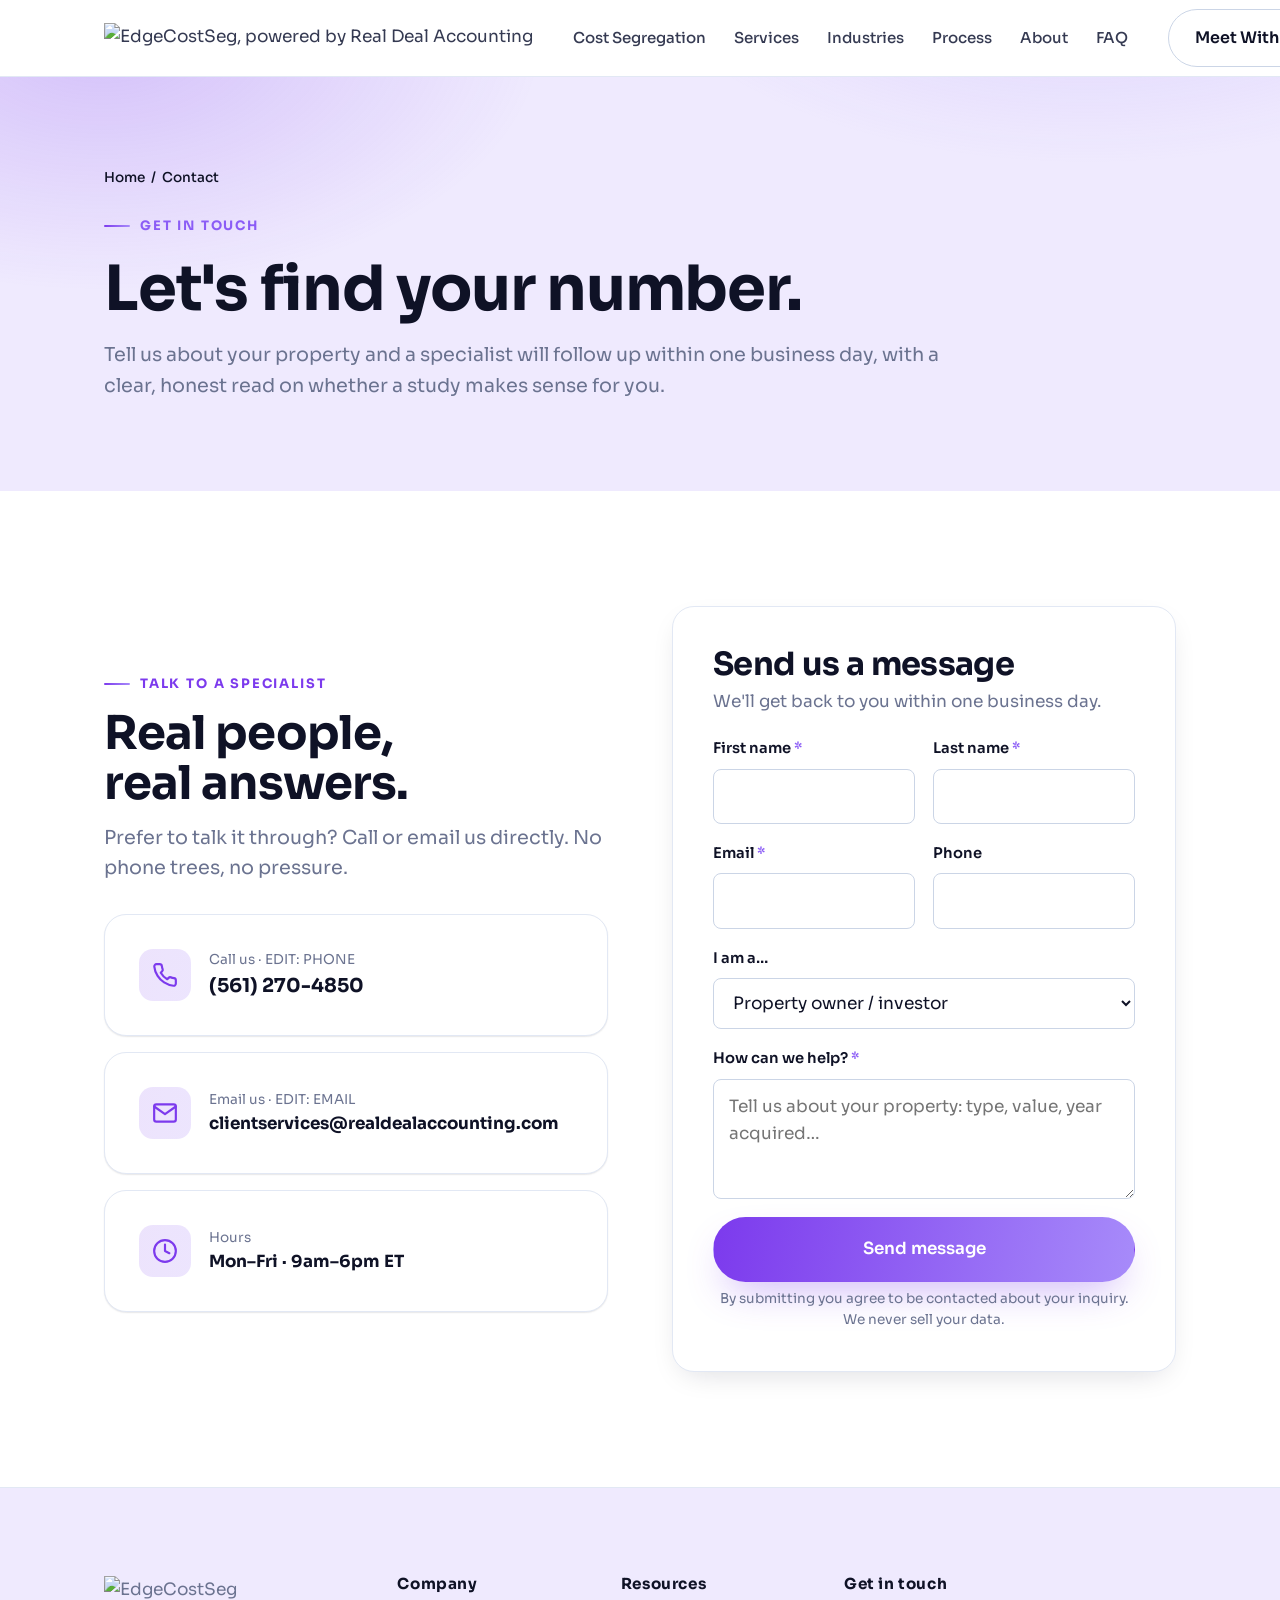
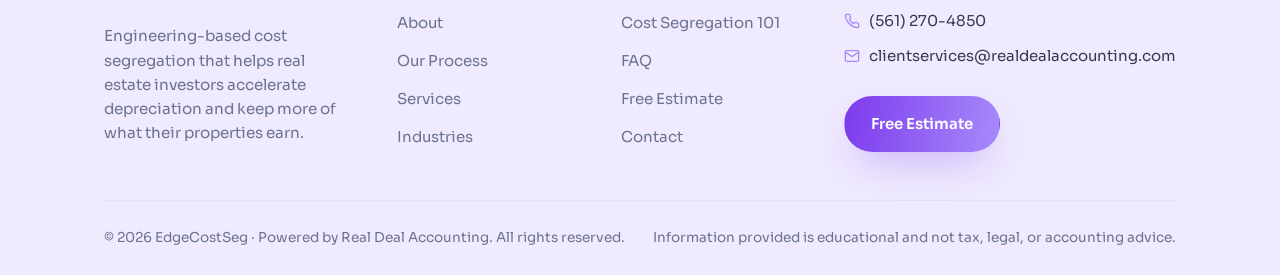
==== commit 5576f883: "Add files via upload" ====
--- a/contact.html
+++ b/contact.html
@@ -1,191 +1,122 @@
 <!DOCTYPE html>
 <html lang="en">
 <head>
-<meta charset="UTF-8" />
-<meta name="viewport" content="width=device-width, initial-scale=1.0" />
-<title>Contact — Edge | Real Deal Accounting</title>
-<meta name="description" content="Get in touch with Edge, powered by Real Deal Accounting. We're here to help with your cost segregation questions." />
-<link rel="preconnect" href="https://fonts.googleapis.com" />
-<link rel="preconnect" href="https://fonts.gstatic.com" crossorigin />
-<link href="https://fonts.googleapis.com/css2?family=Manrope:wght@400;500;600;700;800&family=Plus+Jakarta+Sans:wght@600;700;800&family=Sora:wght@600;700;800&display=swap" rel="stylesheet" />
-<link rel="stylesheet" href="styles.css" />
-<script src="image-slot.js"></script>
-</header>
-<section style="background:linear-gradient(135deg,#3B1576,#230C45);padding:150px 0 64px;text-align:center;color:#fff">
-  <div class="wrap">
-    <h1 style="font-family:'Sora',sans-serif;font-weight:800;font-size:clamp(30px,5vw,50px);line-height:1.1;margin:0 0 14px">Speak With Our Team</h1>
-    <p style="max-width:620px;margin:0 auto;font-size:18px;line-height:1.6;opacity:.85">Tell us a little about your business and we'll be in touch within one business day.</p>
-  </div>
-</section>
+  <meta charset="UTF-8" />
+  <meta name="viewport" content="width=device-width, initial-scale=1.0" />
+  <title>Contact | EdgeCostSeg</title>
+  <meta name="description" content="Talk to a cost segregation specialist at EdgeCostSeg. Call, email, or send your property details for a free, no-obligation feasibility review." />
+  <meta name="theme-color" content="#efeafe" />
+  <link rel="preconnect" href="https://fonts.googleapis.com" />
+  <link rel="preconnect" href="https://fonts.gstatic.com" crossorigin />
+  <link href="https://fonts.googleapis.com/css2?family=Sora:wght@300;400;500;600;700;800&family=Figtree:wght@400;500;600;700&display=swap" rel="stylesheet" />
+  <link rel="stylesheet" href="styles.css" />
+</head>
 <body>
+  <a class="skip-link" href="#main">Skip to content</a>
+  <header class="site-header">
+    <div class="container nav">
+      <a class="brand" href="index.html" aria-label="EdgeCostSeg home"><!-- EDIT: LOGO --><img src="assets/logo.png" alt="EdgeCostSeg, powered by Real Deal Accounting" /></a>
+      <nav aria-label="Primary"><ul class="nav-links">
+        <li><a href="cost-segregation.html">Cost Segregation</a></li>
+        <li><a href="services.html">Services</a></li>
+        <li><a href="industries.html">Industries</a></li>
+        <li><a href="process.html">Process</a></li>
+        <li><a href="about.html">About</a></li>
+        <li><a href="faq.html">FAQ</a></li>
+      </ul></nav>
+      <div class="nav-cta">
+        <!-- EDIT: CALENDLY LINK --><a class="btn btn--ghost nav-save" href="https://calendly.com/swasserman-o0l3/costseg" target="_blank" rel="noopener">Meet With Us</a>
+        <!-- EDIT: CTA LINK --><a class="btn btn--primary nav-estimate" href="estimate.html">Free Estimate</a>
+        <button class="nav-toggle" aria-label="Open menu" aria-expanded="false" aria-controls="mobileMenu"><svg viewBox="0 0 24 24" fill="none" stroke="currentColor" stroke-width="2" stroke-linecap="round"><line x1="3" y1="6" x2="21" y2="6"/><line x1="3" y1="12" x2="21" y2="12"/><line x1="3" y1="18" x2="21" y2="18"/></svg></button>
+      </div>
+    </div>
+  </header>
+  <nav class="mobile-menu" id="mobileMenu" aria-label="Mobile">
+    <a href="cost-segregation.html">Cost Segregation</a><a href="services.html">Services</a><a href="industries.html">Industries</a><a href="process.html">Process</a><a href="about.html">About</a><a href="faq.html">FAQ</a><a href="contact.html" class="active">Contact</a>
+    <a class="btn btn--primary" href="estimate.html">Get My Free Estimate</a><a class="btn btn--ghost nav-save" href="https://calendly.com/swasserman-o0l3/costseg" target="_blank" rel="noopener">Meet With Us</a>
+  </nav>
 
-<!-- ============================ NAV ============================ -->
-<header class="nav on-dark" id="nav">
-  <div class="wrap nav-inner">
-    <a href="index.html" class="brand" aria-label="Edge, powered by Real Deal Accounting — home">
-      <img src="assets/light logo.png" class="brand-logo light" alt="Logo">
-      <img src="assets/dark logo.png" class="brand-logo dark" alt="Logo">
-    </a>
-    <nav class="nav-links" aria-label="Primary">
-      <a href="index.html#what">Cost Seg</a>
-      <a href="index.html#services">Services</a>
-      <a href="index.html#process">How It Works</a>
-      <a href="index.html#about">About</a>
-      <a href="index.html#team">Team</a>
-      <a href="index.html#faq">FAQ</a>
-    </nav>
-    <div class="nav-cta">
-      <a href="contact.html" class="btn btn-ghost on-dark">Speak With Our Team</a>
-      <a href="index.html#quote" class="btn btn-primary" style="font-size: 15px; width: 200px">Get a Quote</a>
-    </div>
-    <button class="nav-toggle" aria-label="Open menu"><span></span><span></span><span></span></button>
-  </div>
-</header>
+  <main id="main">
+    <section class="page-hero">
+      <div class="container">
+        <p class="breadcrumb"><a href="index.html">Home</a> &nbsp;/&nbsp; Contact</p>
+        <span class="eyebrow">Get in touch</span>
+        <h1 class="h-xl">Let's find your number.</h1>
+        <p class="lead measure">Tell us about your property and a specialist will follow up within one business day, with a clear, honest read on whether a study makes sense for you.</p>
+      </div>
+    </section>
 
-<div class="mobile-menu" id="mobileMenu">
-  <button class="mobile-close" aria-label="Close menu">&times;</button>
-  <a href="index.html#what">Cost Seg</a>
-  <a href="index.html#services">Services</a>
-  <a href="index.html#process">How It Works</a>
-  <a href="index.html#about">About</a>
-  <a href="index.html#team">Team</a>
-  <a href="index.html#faq">FAQ</a>
-  <a href="contact.html">Contact</a>
-  <a href="index.html#quote" class="btn btn-primary">Get a Quote</a>
-</div>
+    <section class="section">
+      <div class="container">
+        <div class="split">
+          <!-- Contact info -->
+          <div>
+            <span class="eyebrow">Talk to a specialist</span>
+            <h2 class="h-lg mt-s">Real people, real answers.</h2>
+            <p class="lead mt-s">Prefer to talk it through? Call or email us directly. No phone trees, no pressure.</p>
 
-<!-- ============================ CONTACT ============================ -->
-<section class="section alt" id="contact">
-  <div class="wrap">
-    <div class="sec-head split reveal">
-      <span class="eyebrow">Contact</span>
-      <h2 class="h2">Speak with our team</h2>
-      <p class="lead">Tell us a little about your business and we'll be in touch within one business day.</p>
-    </div>
-    <div class="contact-grid">
-      <div class="contact-info reveal d1">
-        <div class="ci-item">
-          <span class="ci-ico"><svg viewBox="0 0 24 24" fill="none"><path d="M12 21s-7-4.5-7-10a7 7 0 0 1 14 0c0 5.5-7 10-7 10Z" stroke="currentColor" stroke-width="1.8" stroke-linejoin="round"/><circle cx="12" cy="10" r="3" stroke="currentColor" stroke-width="1.8"/></svg></span>
-          <div><div class="ci-label">Office</div><div class="ci-val">Boca Raton, Florida</div></div>
-        </div>
-        <div class="ci-item">
-          <span class="ci-ico"><svg viewBox="0 0 24 24" fill="none"><path d="M5 4h3l2 5-2 1a11 11 0 0 0 5 5l1-2 5 2v3a2 2 0 0 1-2 2A16 16 0 0 1 3 6a2 2 0 0 1 2-2Z" stroke="currentColor" stroke-width="1.8" stroke-linejoin="round"/></svg></span>
-          <div><div class="ci-label">Phone</div><div class="ci-val"><a href="tel:+15612704850">(561) 270-4850</a></div></div>
-        </div>
-        <div class="ci-item">
-          <span class="ci-ico"><svg viewBox="0 0 24 24" fill="none"><rect x="3" y="5" width="18" height="14" rx="2" stroke="currentColor" stroke-width="1.8"/><path d="m4 7 8 6 8-6" stroke="currentColor" stroke-width="1.8" stroke-linejoin="round"/></svg></span>
-          <div><div class="ci-label">Email</div><div class="ci-val"><a href="mailto:Clientservices@realdealaccounting.com">Clientservices@realdealaccounting.com</a></div></div>
-        </div>
-        <div class="ci-item">
-          <span class="ci-ico"><svg viewBox="0 0 24 24" fill="none"><circle cx="12" cy="12" r="9" stroke="currentColor" stroke-width="1.8"/><path d="M12 7v5l3 2" stroke="currentColor" stroke-width="1.8" stroke-linecap="round" stroke-linejoin="round"/></svg></span>
-          <div><div class="ci-label">Office hours</div><div class="ci-val">Mon–Fri · 9:00 AM – 5:00 PM ET</div></div>
+            <div class="grid" style="gap:16px;margin-top:30px">
+              <a class="card card--hover" href="tel:+15612704850" style="display:flex;align-items:center;gap:18px">
+                <div class="icon-badge" style="margin:0"><svg viewBox="0 0 24 24" fill="none" stroke="currentColor" stroke-width="2" stroke-linecap="round" stroke-linejoin="round"><path d="M22 16.92v3a2 2 0 0 1-2.18 2 19.79 19.79 0 0 1-8.63-3.07 19.5 19.5 0 0 1-6-6 19.79 19.79 0 0 1-3.07-8.67A2 2 0 0 1 4.11 2h3a2 2 0 0 1 2 1.72c.13.96.36 1.9.7 2.81a2 2 0 0 1-.45 2.11L8.09 9.91a16 16 0 0 0 6 6l1.27-1.27a2 2 0 0 1 2.11-.45c.91.34 1.85.57 2.81.7A2 2 0 0 1 22 16.92z"/></svg></div>
+                <div><div class="form-note" style="margin:0">Call us · EDIT: PHONE</div><div style="font-family:var(--font-display);font-weight:700;font-size:1.2rem;color:var(--ink-900)">(561) 270-4850</div></div>
+              </a>
+              <a class="card card--hover" href="mailto:clientservices@realdealaccounting.com" style="display:flex;align-items:center;gap:18px">
+                <div class="icon-badge" style="margin:0"><svg viewBox="0 0 24 24" fill="none" stroke="currentColor" stroke-width="2" stroke-linecap="round" stroke-linejoin="round"><path d="M4 4h16a2 2 0 0 1 2 2v12a2 2 0 0 1-2 2H4a2 2 0 0 1-2-2V6a2 2 0 0 1 2-2z"/><polyline points="22,6 12,13 2,6"/></svg></div>
+                <div><div class="form-note" style="margin:0">Email us · EDIT: EMAIL</div><div style="font-family:var(--font-display);font-weight:700;font-size:1.05rem;color:var(--ink-900);word-break:break-all">clientservices@realdealaccounting.com</div></div>
+              </a>
+              <div class="card" style="display:flex;align-items:center;gap:18px">
+                <div class="icon-badge" style="margin:0"><svg viewBox="0 0 24 24" fill="none" stroke="currentColor" stroke-width="2" stroke-linecap="round" stroke-linejoin="round"><circle cx="12" cy="12" r="10"/><polyline points="12 6 12 12 16 14"/></svg></div>
+                <div><div class="form-note" style="margin:0">Hours</div><div style="font-family:var(--font-display);font-weight:700;font-size:1.05rem;color:var(--ink-900)">Mon–Fri · 9am–6pm ET</div></div>
+              </div>
+            </div>
+          </div>
+
+          <!-- Contact form -->
+          <div class="form-card" id="contact-form">
+            <h3 class="h-md" style="margin-bottom:6px">Send us a message</h3>
+            <p class="text-muted" style="margin-bottom:22px">We'll get back to you within one business day.</p>
+            <!-- Submits to Formspree → emails you the message. EDIT: replace the action URL to change destination. -->
+            <form data-lead action="https://formspree.io/f/xbdedrbw" method="POST" novalidate>
+              <input type="hidden" name="_subject" value="New EdgeCostSeg contact message" />
+              <input type="text" name="_gotcha" style="display:none" tabindex="-1" autocomplete="off" aria-hidden="true" />
+              <div class="form-row">
+                <div class="field"><label for="fn">First name <span class="req">*</span></label><input id="fn" name="first_name" type="text" required autocomplete="given-name" /></div>
+                <div class="field"><label for="ln">Last name <span class="req">*</span></label><input id="ln" name="last_name" type="text" required autocomplete="family-name" /></div>
+              </div>
+              <div class="form-row">
+                <div class="field"><label for="em">Email <span class="req">*</span></label><input id="em" name="email" type="email" required autocomplete="email" /></div>
+                <div class="field"><label for="ph">Phone</label><input id="ph" name="phone" type="tel" autocomplete="tel" /></div>
+              </div>
+              <div class="field">
+                <label for="role">I am a…</label>
+                <select id="role" name="role"><option>Property owner / investor</option><option>CPA or advisor (referral partner)</option><option>Other</option></select>
+              </div>
+              <div class="field"><label for="msg">How can we help? <span class="req">*</span></label><textarea id="msg" name="message" required placeholder="Tell us about your property: type, value, year acquired…"></textarea></div>
+              <button class="btn btn--gradient btn--lg" type="submit" style="width:100%">Send message</button>
+              <p class="form-note center">By submitting you agree to be contacted about your inquiry. We never sell your data.</p>
+            </form>
+            <div class="form-success">
+              <svg viewBox="0 0 24 24" fill="none" stroke="currentColor" stroke-width="2" stroke-linecap="round" stroke-linejoin="round"><path d="M22 11.08V12a10 10 0 1 1-5.93-9.14"/><polyline points="22 4 12 14.01 9 11.01"/></svg>
+              <h3 class="h-md">Message sent. Thank you.</h3>
+              <p class="text-muted mt-s">A specialist will be in touch within one business day. Need a faster answer? Call <a href="tel:+15612704850" style="color:var(--blue-600);font-weight:600">(561) 270-4850</a>.</p>
+            </div>
+          </div>
         </div>
       </div>
+    </section>
+  </main>
 
-      <div class="form-card reveal d2">
-        <form action="https://formspree.io/f/xbdedrbw" method="POST">
-          <div class="form-row">
-            <div class="field">
-              <label for="name">Full name</label>
-              <input type="text" id="name" name="name" placeholder="Jane Doe" />
-              <span class="err-msg">Please enter your name.</span>
-            </div>
-            <div class="field">
-              <label for="email">Email</label>
-              <input type="email" id="email" name="email" placeholder="jane@company.com" />
-              <span class="err-msg">Please enter a valid email.</span>
-            </div>
-          </div>
-          <div class="form-row">
-            <div class="field">
-              <label for="phone">Phone <span style="color:var(--ink-400);font-weight:500">(optional)</span></label>
-              <input type="tel" id="phone" name="phone" placeholder="(561) 000-0000" />
-            </div>
-            <div class="field">
-              <label for="service">I'm interested in</label>
-              <select id="service" name="service">
-                <option>Cost segregation study</option>
-                <option>Free feasibility analysis</option>
-                <option>Look-back study (prior years)</option>
-                <option>Bonus depreciation guidance</option>
-                <option>Portfolio / multiple properties</option>
-                <option>Not sure yet</option>
-              </select>
-            </div>
-          </div>
-          <div class="field">
-            <label for="message">How can we help?</label>
-            <textarea id="message" name="message" placeholder="Tell us about your business and what you're looking for…"></textarea>
-            <span class="err-msg">Please add a short message.</span>
-          </div>
-          <button type="submit" class="btn btn-primary">Send Message
-            <svg viewBox="0 0 24 24" fill="none"><path d="M5 12h14M13 6l6 6-6 6" stroke="currentColor" stroke-width="2.2" stroke-linecap="round" stroke-linejoin="round"/></svg>
-          </button>
-        </form>
-        <div class="form-success">
-          <div class="fs-ico"><svg viewBox="0 0 24 24" fill="none"><path d="M20 6 9 17l-5-5" stroke="currentColor" stroke-width="2.6" stroke-linecap="round" stroke-linejoin="round"/></svg></div>
-          <h3>Thank you — message sent!</h3>
-          <p>A member of the Edge team will reach out within one business day.</p>
-        </div>
+  <footer class="site-footer">
+    <div class="container">
+      <div class="footer-top">
+        <div class="footer-brand"><!-- EDIT: LOGO (white) --><img src="assets/logo.png" alt="EdgeCostSeg" /><p>Engineering-based cost segregation that helps real estate investors accelerate depreciation and keep more of what their properties earn.</p></div>
+        <div class="footer-col"><h4>Company</h4><ul><li><a href="about.html">About</a></li><li><a href="process.html">Our Process</a></li><li><a href="services.html">Services</a></li><li><a href="industries.html">Industries</a></li></ul></div>
+        <div class="footer-col"><h4>Resources</h4><ul><li><a href="cost-segregation.html">Cost Segregation 101</a></li><li><a href="faq.html">FAQ</a></li><li><a href="estimate.html">Free Estimate</a></li><li><a href="contact.html">Contact</a></li></ul></div>
+        <div class="footer-col"><h4>Get in touch</h4><div class="footer-contact"><!-- EDIT: PHONE --><a href="tel:+15612704850"><svg viewBox="0 0 24 24" fill="none" stroke="currentColor" stroke-width="2" stroke-linecap="round" stroke-linejoin="round"><path d="M22 16.92v3a2 2 0 0 1-2.18 2 19.79 19.79 0 0 1-8.63-3.07 19.5 19.5 0 0 1-6-6 19.79 19.79 0 0 1-3.07-8.67A2 2 0 0 1 4.11 2h3a2 2 0 0 1 2 1.72c.13.96.36 1.9.7 2.81a2 2 0 0 1-.45 2.11L8.09 9.91a16 16 0 0 0 6 6l1.27-1.27a2 2 0 0 1 2.11-.45c.91.34 1.85.57 2.81.7A2 2 0 0 1 22 16.92z"/></svg>(561) 270-4850</a><!-- EDIT: EMAIL --><a href="mailto:clientservices@realdealaccounting.com"><svg viewBox="0 0 24 24" fill="none" stroke="currentColor" stroke-width="2" stroke-linecap="round" stroke-linejoin="round"><path d="M4 4h16a2 2 0 0 1 2 2v12a2 2 0 0 1-2 2H4a2 2 0 0 1-2-2V6a2 2 0 0 1 2-2z"/><polyline points="22,6 12,13 2,6"/></svg>clientservices@realdealaccounting.com</a></div><a class="btn btn--gradient mt-m" href="estimate.html">Free Estimate</a></div>
       </div>
+      <div class="footer-bottom"><span>© <span id="year">2026</span> EdgeCostSeg · Powered by Real Deal Accounting. All rights reserved.</span><span>Information provided is educational and not tax, legal, or accounting advice.</span></div>
     </div>
-  </div>
-</section>
-
-<!-- ============================ FOOTER ============================ -->
-<footer class="footer">
-  <div class="wrap">
-    <div class="footer-top">
-      <div class="footer-brand">
-        <a href="index.html" class="brand">
-          <img class="brand-logo light" src="assets/logo-light.png" alt="Edge — powered by Real Deal Accounting" style="height:52px" />
-        </a>
-        <p class="footer-blurb">A Boca Raton firm specializing in engineering-based cost segregation studies — helping real estate investors accelerate depreciation, cut their tax bill, and improve cash flow.</p>
-      </div>
-      <div class="footer-col">
-        <h5>Cost Segregation</h5>
-        <ul>
-          <li><a href="index.html#what">What is cost seg?</a></li>
-          <li><a href="index.html#services">Engineering-based studies</a></li>
-          <li><a href="index.html#services">Accelerated depreciation</a></li>
-          <li><a href="index.html#services">Look-back studies</a></li>
-          <li><a href="index.html#eligibility">Eligibility</a></li>
-          <li><a href="index.html#process">How it works</a></li>
-        </ul>
-      </div>
-      <div class="footer-col">
-        <h5>Company</h5>
-        <ul>
-          <li><a href="index.html#about">About</a></li>
-          <li><a href="index.html#why">Why Edge</a></li>
-          <li><a href="index.html#team">Our team</a></li>
-          <li><a href="index.html#testimonials">Clients</a></li>
-          <li><a href="index.html#book">Book a consultation</a></li>
-          <li><a href="contact.html">Contact</a></li>
-        </ul>
-      </div>
-      <div class="footer-col">
-        <h5>Get in touch</h5>
-        <ul>
-          <li><a href="tel:+15612704850">(561) 270-4850</a></li>
-          <li><a href="mailto:Clientservices@realdealaccounting.com">Email us</a></li>
-          <li><a href="contact.html">Boca Raton, FL</a></li>
-          <li><a href="contact.html">Mon–Fri · 9–5 ET</a></li>
-        </ul>
-      </div>
-    </div>
-    <div class="footer-bottom">
-      <p>© <span id="year">2026</span> Edge, powered by Real Deal Accounting. All rights reserved.</p>
-      <div class="footer-social">
-        <a href="#" aria-label="LinkedIn"><svg viewBox="0 0 24 24" fill="currentColor"><path d="M4.98 3.5A2.5 2.5 0 1 1 0 3.5a2.5 2.5 0 0 1 4.98 0ZM.5 8.5h4V24h-4V8.5Zm7 0h3.8v2.1h.06c.53-1 1.83-2.1 3.76-2.1 4.02 0 4.76 2.6 4.76 6v7.3h-3.98V15c0-1.46-.03-3.35-2.04-3.35-2.04 0-2.36 1.6-2.36 3.25v6.1h-3.98V8.5Z"/></svg></a>
-        <a href="#" aria-label="Instagram"><svg viewBox="0 0 24 24" fill="none"><rect x="3" y="3" width="18" height="18" rx="5" stroke="currentColor" stroke-width="2"/><circle cx="12" cy="12" r="4" stroke="currentColor" stroke-width="2"/><circle cx="17.5" cy="6.5" r="1" fill="currentColor"/></svg></a>
-        <a href="#" aria-label="Facebook"><svg viewBox="0 0 24 24" fill="currentColor"><path d="M14 9h3V5h-3c-2.2 0-4 1.8-4 4v2H7v4h3v8h4v-8h3l1-4h-4V9c0-.6.4-1 1-1Z"/></svg></a>
-      </div>
-    </div>
-  </div>
-</footer>
-
-<script src="script.js"></script>
-
+  </footer>
+  <script src="script.js"></script>
 </body>
 </html>
--- a/styles.css
+++ b/styles.css
@@ -1,933 +1,664 @@
 /* ============================================================
-   Edge — powered by Real Deal Accounting
-   Premium boutique accounting & advisory · Boca Raton, FL
+   EdgeCostSeg Design System
+   Powered by Real Deal Accounting
+   ------------------------------------------------------------
+   EDIT: BRAND COLORS: change the tokens below to rebrand.
    ============================================================ */
 
 :root {
-  /* Brand palette — deep purple · black */
-  --navy:        #120720;  /* near-black plum (dark sections + text) */
-  --navy-800:    #1C0E33;
-  --navy-700:    #2A1450;
-  --purple:      #3B1576;
-  --purple-600:  #2E1059;
-  --emerald:     #2E1059;  /* deep purple — primary accent */
-  --emerald-600: #230C45;  /* darker purple — text/hover */
-  --emerald-300: #6D45C9;  /* mid violet — on-dark accent */
-  --white:       #FFFFFF;
-  --gray-50:     #F7F4FB;
-  --gray-100:    #EFEAF7;
-  --gray-200:    #E1D9EF;
-  --ink-500:     #685C77;
-  --ink-400:     #948AA4;
-
-  /* Semantic */
-  --bg:          var(--white);
-  --bg-alt:      var(--gray-50);
-  --text:        var(--navy);
-  --text-soft:   var(--ink-500);
-  --accent:      var(--emerald);
-
-  /* Type */
-  --font: "Manrope", -apple-system, BlinkMacSystemFont, "Segoe UI", sans-serif;
-  --font-display: var(--font);
-
-  /* Radius + shadow */
-  --r-sm: 10px;
-  --r-md: 16px;
-  --r-lg: 24px;
-  --r-xl: 32px;
-  --shadow-sm: 0 1px 2px rgba(26,14,46,.06), 0 2px 8px rgba(26,14,46,.05);
-  --shadow-md: 0 4px 16px rgba(26,14,46,.08), 0 12px 32px rgba(26,14,46,.07);
-  --shadow-lg: 0 8px 28px rgba(26,14,46,.12), 0 30px 60px rgba(26,14,46,.14);
-  --shadow-emerald: 0 10px 30px rgba(46,16,89,.34);
-
-  /* Layout */
+  /* ---- Brand palette (sampled from logo) ---- */
+  --navy-950: #efeafe;   /* light lavender surface */
+  --navy-900: #f4f1fd;   /* lighter lavender surface */
+  --navy-800: #e7e0fa;   /* lavender raised */
+  --navy-700: #ddd3f5;   /* lavender border */
+
+  --blue-600: #7c3aed;   /* primary CTA (purple)                   */
+  --blue-500: #8b5cf6;   /* bright purple accent                   */
+  --blue-400: #a78bfa;   /* hover / light purple accent            */
+
+  --violet-500: #8b5cf6; /* secondary accent (from "ACCOUNTING")   */
+  --violet-400: #a78bfa;
+
+  --white: #ffffff;
+  --gray-50:  #f6f8fc;   /* light section background               */
+  --gray-100: #eef2f9;   /* cards on white / subtle fills          */
+  --gray-200: #e2e8f4;   /* borders                                */
+  --gray-300: #cbd5e6;
+  --ink-900: #0f1226;    /* primary text on light                  */
+  --ink-700: #353a52;    /* body text                              */
+  --ink-500: #6b7390;    /* muted text                             */
+
+  /* ---- Signature gradient (blue -> violet, mirrors logo) ---- */
+  --grad: linear-gradient(100deg, var(--blue-600) 0%, var(--violet-400) 100%);
+  --grad-soft: linear-gradient(100deg, rgba(124,58,237,.14), rgba(139,92,246,.16));
+
+  /* ---- Type ---- */
+  --font-display: "Sora", system-ui, sans-serif;
+  --font-body: "Sora", system-ui, sans-serif;
+
+  /* ---- Spacing / shape ---- */
+  --radius-sm: 8px;
+  --radius: 14px;
+  --radius-lg: 22px;
+  --shadow-sm: 0 1px 2px rgba(15,18,38,.06), 0 1px 1px rgba(15,18,38,.04);
+  --shadow-md: 0 10px 30px -12px rgba(15,18,38,.18);
+  --shadow-lg: 0 30px 60px -20px rgba(15,18,38,.28);
+  --shadow-blue: 0 18px 40px -14px rgba(124,58,237,.42);
+
   --maxw: 1200px;
   --gutter: clamp(20px, 5vw, 64px);
-  --section-y: clamp(72px, 9vw, 140px);
-}
-
-* { box-sizing: border-box; }
-
-html {
-  scroll-behavior: smooth;
-  scroll-padding-top: 92px;
+
+  /* ---- Tweakable wash tokens (driven by the Tweaks palette) ---- */
+  --accent-rgb: 124 58 237;   /* primary, as an rgb triplet for rgb()/alpha */
+  --accent2-rgb: 167 139 250; /* soft accent */
+  --wash-a: #f7f4fe;          /* top of page washes */
+  --wash-b: #eef0fe;          /* bottom of page washes */
+  --wash-strength: 1;         /* character multiplier for wash intensity */
+}
+
+/* ============================================================
+   Reset & base
+   ============================================================ */
+*, *::before, *::after { box-sizing: border-box; }
+* { margin: 0; }
+html { scroll-behavior: smooth; -webkit-text-size-adjust: 100%; }
+body {
+  font-family: var(--font-body);
+  color: var(--ink-700);
+  background: var(--white);
+  line-height: 1.6;
+  font-size: 17px;
   -webkit-font-smoothing: antialiased;
   text-rendering: optimizeLegibility;
 }
-
-body {
-  margin: 0;
-  font-family: var(--font);
-  color: var(--text);
-  background: var(--bg);
-  font-size: 17px;
-  line-height: 1.6;
-  letter-spacing: -0.01em;
-  overflow-x: hidden;
-}
+img { display: block; max-width: 100%; height: auto; }
+a { color: inherit; text-decoration: none; }
+button { font: inherit; cursor: pointer; }
+:focus-visible { outline: 3px solid var(--blue-400); outline-offset: 3px; border-radius: 4px; }
 
 h1, h2, h3, h4 {
-  margin: 0;
   font-family: var(--font-display);
-  font-weight: 800;
-  letter-spacing: -0.03em;
-  line-height: 1.05;
+  color: var(--ink-900);
+  line-height: 1.08;
+  letter-spacing: -0.02em;
+  font-weight: 700;
   text-wrap: balance;
 }
-
-/* tweakable hooks */
-body.sharp { --r-sm: 4px; --r-md: 6px; --r-lg: 8px; --r-xl: 10px; }
-body.sharp .btn { border-radius: 8px; }
-body.sharp .hero-badge, body.sharp .eyebrow::before, body.sharp .tst-who image-slot { border-radius: 4px; }
-body.no-motion *, body.no-motion *::before, body.no-motion *::after {
-  animation: none !important;
-  transition-duration: .001s !important;
-}
-
-p { margin: 0; text-wrap: pretty; }
-a { color: inherit; text-decoration: none; }
-img { display: block; max-width: 100%; }
-
-.wrap {
-  width: 100%;
-  max-width: var(--maxw);
-  margin-inline: auto;
-  padding-inline: var(--gutter);
-}
-
-/* ---------- Typographic scale ---------- */
+p { text-wrap: pretty; }
+
+/* ============================================================
+   Layout helpers
+   ============================================================ */
+.container { width: 100%; max-width: var(--maxw); margin-inline: auto; padding-inline: var(--gutter); }
+.section { padding-block: clamp(64px, 9vw, 128px); }
+.section--tight { padding-block: clamp(48px, 6vw, 80px); }
+.section--gray { background: var(--gray-50); }
+.section--navy { background: var(--navy-950); color: var(--ink-700); }
+.section--navy h1, .section--navy h2, .section--navy h3 { color: var(--ink-900); }
+
+.grid { display: grid; gap: clamp(20px, 3vw, 32px); }
+.cols-2 { grid-template-columns: repeat(2, 1fr); }
+.cols-3 { grid-template-columns: repeat(3, 1fr); }
+.cols-4 { grid-template-columns: repeat(4, 1fr); }
+@media (max-width: 980px) { .cols-3, .cols-4 { grid-template-columns: repeat(2, 1fr); } }
+@media (max-width: 640px) { .cols-2, .cols-3, .cols-4 { grid-template-columns: 1fr; } }
+
+.center { text-align: center; }
+.measure { max-width: 62ch; }
+.measure-tight { max-width: 48ch; }
+.center .measure, .center .measure-tight { margin-inline: auto; }
+
+/* ============================================================
+   Eyebrow / headings rhythm
+   ============================================================ */
 .eyebrow {
-  display: inline-flex;
-  align-items: center;
-  gap: 9px;
-  font-size: 13px;
-  font-weight: 700;
-  letter-spacing: 0.14em;
-  text-transform: uppercase;
-  color: var(--emerald-600);
+  display: inline-flex; align-items: center; gap: 10px;
+  font-family: var(--font-body);
+  font-weight: 700; font-size: 13px; letter-spacing: .14em; text-transform: uppercase;
+  color: var(--blue-600);
 }
 .eyebrow::before {
-  content: "";
-  width: 22px; height: 2px;
-  background: var(--emerald);
-  border-radius: 2px;
-}
-.eyebrow.on-dark { color: var(--emerald-300); }
-
-.display { font-size: clamp(2.4rem, 6vw, 4.4rem); }
-.h2 { font-size: clamp(2rem, 4vw, 3.1rem); }
-.lead {
-  font-size: clamp(1.05rem, 1.7vw, 1.35rem);
-  color: var(--text-soft);
-  font-weight: 400;
-  line-height: 1.55;
-}
-
-/* ---------- Buttons ---------- */
+  content: ""; width: 26px; height: 2px; border-radius: 2px; background: var(--grad);
+}
+.section--navy .eyebrow { color: var(--violet-500); }
+
+.h-xl { font-size: clamp(2.2rem, 5.2vw, 3.9rem); }
+.h-lg { font-size: clamp(1.9rem, 4vw, 2.9rem); }
+.h-md { font-size: clamp(1.45rem, 2.6vw, 2rem); }
+.lead { font-size: clamp(1.05rem, 1.5vw, 1.25rem); color: var(--ink-500); }
+.section--navy .lead { color: var(--ink-500); }
+.block-head { margin-bottom: clamp(36px, 5vw, 56px); }
+.block-head .eyebrow { margin-bottom: 18px; }
+.block-head p { margin-top: 16px; }
+
+/* ============================================================
+   Buttons
+   ============================================================ */
 .btn {
-  display: inline-flex;
-  align-items: center;
-  justify-content: center;
-  gap: 10px;
-  font-family: var(--font);
-  font-weight: 700;
-  font-size: 16px;
-  letter-spacing: -0.01em;
-  padding: 16px 28px;
-  border-radius: 999px;
-  border: 1.5px solid transparent;
-  cursor: pointer;
-  transition: transform .25s cubic-bezier(.2,.8,.2,1), box-shadow .25s ease, background .2s ease, color .2s ease, border-color .2s ease;
+  display: inline-flex; align-items: center; justify-content: center; gap: 10px;
+  font-family: var(--font-body); font-weight: 600; font-size: 1rem;
+  padding: 15px 26px; border-radius: 999px; border: 1px solid transparent;
+  transition: transform .18s ease, box-shadow .18s ease, background .18s ease, color .18s ease, border-color .18s ease;
   white-space: nowrap;
 }
 .btn svg { width: 18px; height: 18px; }
-.btn-primary {
-  background: linear-gradient(120deg, #3B1576 0%, #230C45 100%);
-  color: #fff;
-  box-shadow: var(--shadow-emerald);
-}
-.btn-primary:hover { transform: translateY(-2px); box-shadow: 0 14px 38px rgba(46,16,89,.42); }
-.btn-ghost {
-  background: transparent;
-  color: var(--navy);
-  border-color: var(--gray-200);
-}
-.btn-ghost:hover { border-color: var(--navy); transform: translateY(-2px); }
-.btn-ghost.on-dark { color: #fff; border-color: rgba(255,255,255,.28); }
-.btn-ghost.on-dark:hover { border-color: rgba(255,255,255,.7); background: rgba(255,255,255,.06); }
-
-/* ============================================================
-   NAV
-   ============================================================ */
+.btn--primary { background: var(--blue-600); color: #fff; box-shadow: var(--shadow-blue); }
+.btn--primary:hover { transform: translateY(-2px); background: var(--blue-500); }
+.btn--gradient { background: var(--grad); color: #fff; box-shadow: var(--shadow-blue); }
+.btn--gradient:hover { transform: translateY(-2px); filter: brightness(1.05); }
+.btn--ghost { background: transparent; color: var(--ink-900); border-color: var(--gray-300); }
+.btn--ghost:hover { border-color: var(--blue-500); color: var(--blue-600); }
+.btn--light { background: var(--grad); color: #fff; box-shadow: var(--shadow-blue); }
+.btn--light:hover { transform: translateY(-2px); box-shadow: var(--shadow-lg); }
+.btn--ghost-light { background: transparent; color: var(--ink-900); border-color: var(--gray-300); }
+.btn--ghost-light:hover { border-color: var(--blue-500); color: var(--blue-600); background: transparent; }
+.btn--lg { padding: 18px 32px; font-size: 1.05rem; }
+.btn-row { display: flex; flex-wrap: wrap; gap: 14px; }
+.center .btn-row { justify-content: center; }
+
+.link-arrow { display: inline-flex; align-items: center; gap: 7px; padding-block: 8px; font-weight: 600; color: var(--blue-600); }
+.link-arrow svg { width: 16px; height: 16px; transition: transform .18s ease; }
+.link-arrow:hover svg { transform: translateX(4px); }
+
+/* ============================================================
+   Header / navigation
+   ============================================================ */
+.site-header {
+  position: sticky; top: 0; z-index: 60;
+  background: rgba(255,255,255,.82);
+  backdrop-filter: saturate(180%) blur(14px);
+  border-bottom: 1px solid var(--gray-200);
+}
 .nav {
-  position: fixed;
-  top: 0; left: 0; right: 0;
-  z-index: 100;
-  transition: background .35s ease, box-shadow .35s ease, padding .35s ease;
-  padding: 22px 0;
-}
-.nav.scrolled {
-  background: rgba(255,255,255,.82);
-  backdrop-filter: saturate(180%) blur(18px);
-  -webkit-backdrop-filter: saturate(180%) blur(18px);
-  box-shadow: 0 1px 0 rgba(26,14,46,.06);
-  padding: 12px 0;
-}
-.nav-inner {
-  display: flex;
-  align-items: center;
-  justify-content: space-between;
-  gap: 24px;
-}
-.brand { display: flex; align-items: center; gap: 12px; }
-.brand-logo { height: 38px; width: auto; display: block; transition: height .35s ease; }
-.nav.scrolled .brand-logo { height: 32px; }
-/* show light logo only on transparent dark nav; dark logo otherwise (scrolled/light) */
-.brand-logo.light { display: block; }
-.dark logo.png { display: none; }
-.navbar.scrolled .brand-logo.light { display: none; }
-.navbar.scrolled dark logo.png { display: block; }
-.footer .brand-logo { height: 52px; }
-.footer .brand-logo.light { display: block; }
-.brand-mark {
-  width: 38px; height: 38px;
-  border-radius: 11px;
-  background: linear-gradient(135deg, #3B1576, #230C45);
-  display: grid; place-items: center;
-  box-shadow: var(--shadow-emerald);
-  flex-shrink: 0;
-}
-.brand-mark svg { width: 22px; height: 22px; }
-.brand-name { display: flex; flex-direction: column; line-height: 1.05; }
-.brand-name b { font-size: 21px; font-weight: 800; letter-spacing: -0.04em; color: var(--navy); }
-.brand-name span { font-size: 10.5px; font-weight: 600; letter-spacing: 0.06em; text-transform: uppercase; color: var(--ink-400); }
-.nav.on-dark:not(.scrolled) .brand-name b { color: #fff; }
-.nav.on-dark:not(.scrolled) .nav-links a { color: rgba(255,255,255,.82); }
-.nav.on-dark:not(.scrolled) .nav-links a:hover { color: #fff; }
-
-.nav-links { display: flex; align-items: center; gap: 28px; }
+  display: flex; align-items: center; justify-content: flex-start;
+  height: 76px; gap: 28px;
+}
+.brand { display: flex; align-items: center; flex-shrink: 0; padding-block: 10px; }
+.brand img { height: 30px; width: auto; }            /* EDIT: LOGO */
+.nav-links { display: flex; align-items: center; gap: 4px; list-style: none; padding: 0; }
 .nav-links a {
-  font-size: 15px; font-weight: 600; color: var(--text-soft);
-  position: relative; transition: color .2s ease; white-space: nowrap;
-}
-.nav-links a:hover { color: var(--navy); }
-.nav-links a::after {
-  content: ""; position: absolute; left: 0; bottom: -6px;
-  width: 0; height: 2px; background: var(--emerald);
-  border-radius: 2px; transition: width .25s ease;
-}
-.nav-links a:hover::after { width: 100%; }
-.nav-cta { display: flex; align-items: center; gap: 14px; }
-.nav-cta .btn { padding: 11px 22px; font-size: 15px; }
-
-.nav-toggle { display: none; background: none; border: 0; cursor: pointer; padding: 8px; }
-.nav-toggle span { display: block; width: 24px; height: 2px; background: var(--navy); border-radius: 2px; transition: .3s; }
-.nav-toggle span + span { margin-top: 6px; }
-.nav.on-dark:not(.scrolled) .nav-toggle span { background: #fff; }
-
-/* ============================================================
-   HERO
+  display: inline-block; padding: 9px 12px; border-radius: 999px; white-space: nowrap;
+  font-weight: 500; font-size: .94rem; color: var(--ink-700);
+  transition: background .15s ease, color .15s ease;
+}
+.nav-links a:hover { background: var(--gray-100); color: var(--ink-900); }
+.nav-links a.active { color: var(--blue-600); font-weight: 600; }
+.nav-cta { display: flex; align-items: center; gap: 20px; flex-shrink: 0; margin-left: auto; }
+.nav-estimate { margin-left: 6px; }
+.nav-phone { display: inline-flex; align-items: center; gap: 8px; font-weight: 600; color: var(--ink-900); font-size: .95rem; }
+.nav-phone svg { width: 16px; height: 16px; color: var(--blue-600); }
+.nav-toggle {
+  display: none; width: 44px; height: 44px; border-radius: 10px;
+  border: 1px solid var(--gray-200); background: #fff; align-items: center; justify-content: center;
+}
+.nav-toggle svg { width: 22px; height: 22px; color: var(--ink-900); }
+
+@media (max-width: 1080px) {
+  .nav-phone { display: none; }
+}
+@media (max-width: 980px) {
+  .nav-links, .nav-cta .btn { display: none; }
+  .nav-toggle { display: inline-flex; }
+}
+
+/* Mobile drawer */
+.mobile-menu {
+  position: fixed; inset: 76px 0 0 0; z-index: 55;
+  background: var(--white); padding: 24px var(--gutter) 48px;
+  transform: translateX(100%); transition: transform .3s cubic-bezier(.4,0,.2,1);
+  overflow-y: auto; display: flex; flex-direction: column; gap: 6px;
+}
+.mobile-menu.open { transform: translateX(0); }
+.mobile-menu a { padding: 16px 8px; font-size: 1.15rem; font-weight: 600; color: var(--ink-900); border-bottom: 1px solid var(--gray-100); }
+.mobile-menu a.active { color: var(--blue-600); }
+.mobile-menu .btn { margin-top: 22px; }
+.mobile-menu .nav-phone { display: inline-flex; margin-top: 16px; font-size: 1.05rem; }
+body.menu-open { overflow: hidden; }
+
+/* ============================================================
+   Cards & surfaces
+   ============================================================ */
+.card {
+  background: #fff; border: 1px solid var(--gray-200); border-radius: var(--radius-lg);
+  padding: clamp(24px, 3vw, 34px); box-shadow: var(--shadow-sm);
+  transition: transform .2s ease, box-shadow .2s ease, border-color .2s ease;
+}
+.card--hover:hover { transform: translateY(-4px); box-shadow: var(--shadow-md); border-color: var(--gray-300); }
+.card h3 { font-size: 1.25rem; margin-bottom: 10px; }
+.card p { color: var(--ink-500); font-size: .98rem; }
+
+.icon-badge {
+  width: 52px; height: 52px; border-radius: 14px; display: grid; place-items: center;
+  background: var(--grad-soft); color: var(--blue-600); margin-bottom: 20px;
+}
+.icon-badge svg { width: 26px; height: 26px; }
+.section--navy .icon-badge { background: var(--grad-soft); color: var(--blue-600); }
+
+/* numbered step chip */
+.step-num {
+  font-family: var(--font-display); font-weight: 800; font-size: .95rem;
+  width: 40px; height: 40px; border-radius: 12px; display: grid; place-items: center;
+  background: var(--grad); color: #fff; flex-shrink: 0;
+}
+
+/* pill / tag */
+.pill {
+  display: inline-flex; align-items: center; gap: 8px; padding: 7px 14px; border-radius: 999px;
+  background: var(--gray-100); color: var(--ink-700); font-size: .85rem; font-weight: 600;
+}
+.section--navy .pill { background: #fff; color: var(--ink-700); }
+
+/* ============================================================
+   Hero
    ============================================================ */
 .hero {
-  position: relative;
+  position: relative; overflow: hidden;
   background:
-    radial-gradient(1100px 600px at 80% -8%, rgba(35,12,69,.32), transparent 60%),
-    radial-gradient(900px 520px at 6% 108%, rgba(46,16,89,.26), transparent 55%),
-    linear-gradient(160deg, var(--navy) 0%, #170A2B 58%, #0A0414 100%);
-  color: #fff;
-  padding-top: clamp(130px, 16vw, 188px);
-  padding-bottom: clamp(80px, 10vw, 130px);
-  overflow: hidden;
+    radial-gradient(1100px 640px at 84% -14%, rgb(var(--accent2-rgb) / calc(.48 * var(--wash-strength))), transparent 60%),
+    radial-gradient(1000px 660px at 6% 116%, rgb(var(--accent-rgb) / calc(.30 * var(--wash-strength))), transparent 58%),
+    radial-gradient(700px 460px at 50% 120%, rgb(var(--accent2-rgb) / calc(.26 * var(--wash-strength))), transparent 60%),
+    linear-gradient(180deg, var(--wash-a) 0%, var(--wash-b) 100%);
+  color: var(--ink-700);
 }
 .hero::before {
-  /* subtle grid texture */
-  content: "";
-  position: absolute; inset: 0;
-  background-image:
-    linear-gradient(rgba(255,255,255,.035) 1px, transparent 1px),
-    linear-gradient(90deg, rgba(255,255,255,.035) 1px, transparent 1px);
-  background-size: 60px 60px;
-  mask-image: radial-gradient(circle at 50% 30%, #000 0%, transparent 75%);
-  pointer-events: none;
-}
+  content: ""; position: absolute; inset: 0;
+  background-image: linear-gradient(rgb(var(--accent-rgb) / .06) 1px, transparent 1px),
+                    linear-gradient(90deg, rgb(var(--accent-rgb) / .06) 1px, transparent 1px);
+  background-size: 64px 64px;
+  -webkit-mask-image: radial-gradient(900px 520px at 50% 0%, #000 30%, transparent 78%);
+          mask-image: radial-gradient(900px 520px at 50% 0%, #000 30%, transparent 78%);
+}
+.hero .container { position: relative; }
 .hero-grid {
-  display: grid;
-  grid-template-columns: 1.05fr .95fr;
-  gap: clamp(32px, 5vw, 72px);
-  align-items: center;
-  position: relative;
-  z-index: 2;
-}
-.hero-badge {
-  display: inline-flex; align-items: center; gap: 9px;
-  background: rgba(255,255,255,.07);
-  border: 1px solid rgba(255,255,255,.14);
-  padding: 8px 15px; border-radius: 999px;
-  font-size: 13px; font-weight: 600; color: rgba(255,255,255,.9);
-  backdrop-filter: blur(8px);
-}
-.hero-badge .dot { width: 7px; height: 7px; border-radius: 50%; background: var(--emerald-300); box-shadow: 0 0 0 4px rgba(167,139,250,.22); }
-.hero h1 {
-  margin-top: 26px;
-  font-size: clamp(2.5rem, 5vw, 4.3rem);
-  color: #fff;
-}
-.hero h1 .accent { color: var(--emerald-300); }
-.hero .lead { color: rgba(255,255,255,.74); margin-top: 22px; max-width: 540px; }
-.hero-cta { display: flex; flex-wrap: wrap; gap: 14px; margin-top: 36px; }
-.hero-cta .btn-ghost { color: #fff; border-color: rgba(255,255,255,.28); }
-.hero-stats { display: flex; gap: 40px; margin-top: 46px; flex-wrap: wrap; }
-.hero-stats .stat b { display: block; font-size: clamp(1.6rem, 2.6vw, 2.1rem); font-weight: 800; color: #fff; letter-spacing: -0.03em; }
-.hero-stats .stat span { font-size: 13.5px; color: rgba(255,255,255,.6); font-weight: 500; }
-
-/* ---------- Animated dashboard ---------- */
-.dash {
-  position: relative;
-  background: rgba(255,255,255,.96);
-  border-radius: var(--r-lg);
-  padding: 22px;
-  box-shadow: var(--shadow-lg);
-  color: var(--navy);
-  transform: perspective(1600px) rotateY(-8deg) rotateX(3deg);
-  transition: transform .6s cubic-bezier(.2,.8,.2,1);
-}
-.dash:hover { transform: perspective(1600px) rotateY(-3deg) rotateX(1deg); }
-.dash-top { display: flex; align-items: center; justify-content: space-between; margin-bottom: 18px; }
-.dash-top .lbl { font-size: 13px; font-weight: 700; color: var(--ink-500); }
-.dash-dots { display: flex; gap: 6px; }
-.dash-dots i { width: 9px; height: 9px; border-radius: 50%; background: var(--gray-200); }
-.dash-kpis { display: grid; grid-template-columns: 1fr 1fr; gap: 12px; margin-bottom: 16px; }
-.kpi { background: var(--gray-50); border-radius: var(--r-md); padding: 14px 16px; }
-.kpi .k-label { font-size: 11.5px; font-weight: 600; color: var(--ink-400); letter-spacing: .02em; }
-.kpi .k-val { font-size: 26px; font-weight: 800; letter-spacing: -0.03em; margin-top: 4px; }
-.kpi .k-trend { font-size: 12px; font-weight: 700; color: var(--emerald-600); display: inline-flex; align-items: center; gap: 4px; margin-top: 2px; }
-.dash-chart { background: var(--gray-50); border-radius: var(--r-md); padding: 16px 18px 10px; }
-.dash-chart .c-head { display: flex; align-items: center; justify-content: space-between; margin-bottom: 10px; }
-.dash-chart .c-head span { font-size: 12.5px; font-weight: 700; color: var(--ink-500); }
-.dash-chart .c-tag { font-size: 11px; font-weight: 700; color: var(--emerald-600); background: rgba(46,16,89,.12); padding: 3px 8px; border-radius: 999px; }
-.bars { display: flex; align-items: flex-end; gap: 10px; height: 110px; }
-.bars .bar { flex: 1; border-radius: 6px 6px 3px 3px; background: linear-gradient(var(--emerald-300), var(--emerald)); transform-origin: bottom; animation: grow 1.1s cubic-bezier(.2,.8,.2,1) both; }
-.bars .bar.muted { background: var(--gray-200); }
-@keyframes grow { from { transform: scaleY(0); opacity:.3;} to { transform: scaleY(1); opacity:1;} }
-
-/* floating chips around dash */
-.dash-float {
-  position: absolute;
-  background: #fff;
-  border-radius: 14px;
-  box-shadow: var(--shadow-md);
-  padding: 12px 15px;
-  display: flex; align-items: center; gap: 11px;
-  font-weight: 700; font-size: 14px;
-  animation: bob 5s ease-in-out infinite;
-}
-.dash-float .ico { width: 34px; height: 34px; border-radius: 10px; display: grid; place-items: center; flex-shrink: 0; }
-.dash-float small { display: block; font-size: 11px; font-weight: 600; color: var(--ink-400); }
-.df-1 { top: -26px; left: -34px; animation-delay: 0s; }
-.df-2 { bottom: 40px; right: -40px; animation-delay: 1.5s; }
-@keyframes bob { 0%,100% { transform: translateY(0);} 50% { transform: translateY(-10px);} }
-
-@media (prefers-reduced-motion: reduce) {
-  .bars .bar, .dash-float { animation: none; }
-  html { scroll-behavior: auto; }
-}
-
-/* ============================================================
-   TRUST BAR
-   ============================================================ */
-.trust { background: var(--bg); padding: clamp(40px,5vw,64px) 0; border-bottom: 1px solid var(--gray-100); }
-.trust-head { text-align: center; font-size: 13px; font-weight: 700; letter-spacing: .14em; text-transform: uppercase; color: var(--ink-400); margin-bottom: 34px; }
-.trust-grid { display: grid; grid-template-columns: repeat(5, 1fr); gap: 18px; }
-.trust-item { text-align: center; display: flex; flex-direction: column; align-items: center; gap: 12px; padding: 8px; }
-.trust-item .ti-ico { width: 52px; height: 52px; border-radius: 15px; background: var(--gray-50); display: grid; place-items: center; color: var(--emerald-600); }
-.trust-item .ti-ico svg { width: 24px; height: 24px; }
-.trust-item p { font-size: 14.5px; font-weight: 600; color: var(--navy); line-height: 1.35; }
-
-/* ============================================================
-   SECTION HEADERS
-   ============================================================ */
-.section { padding: var(--section-y) 0; }
-.section.alt { background: var(--bg-alt); }
-.sec-head { max-width: 720px; margin-bottom: clamp(40px, 5vw, 64px); }
-.sec-head.center { margin-inline: auto; text-align: center; }
-.sec-head .h2 { margin-top: 16px; }
-.sec-head .lead { margin-top: 18px; }
-
-/* Split header — heading left, intro right, fills full width */
-.sec-head.split {
-  max-width: none;
-  display: grid;
-  grid-template-columns: 1.05fr .95fr;
-  column-gap: clamp(32px, 6vw, 88px);
-  align-items: end;
-}
-.sec-head.split .eyebrow { grid-column: 1; grid-row: 1; }
-.sec-head.split .h2 { grid-column: 1; grid-row: 2; margin-top: 16px; }
-.sec-head.split .lead { grid-column: 2; grid-row: 1 / 3; align-self: end; margin-top: 0; max-width: 520px; }
-@media (max-width: 860px) {
-  .sec-head.split { grid-template-columns: 1fr; row-gap: 18px; }
-  .sec-head.split .eyebrow, .sec-head.split .h2, .sec-head.split .lead { grid-column: 1; }
-  .sec-head.split .h2 { grid-row: auto; }
-  .sec-head.split .lead { grid-row: auto; align-self: start; }
-}
-
-/* ============================================================
-   SERVICES
-   ============================================================ */
-/* Featured flagship card */
-.svc-featured {
-  display: grid;
-  grid-template-columns: 1.35fr 1fr;
-  gap: clamp(28px, 4vw, 56px);
-  align-items: center;
-  background: linear-gradient(150deg, var(--navy) 0%, #1C0E33 60%, #0E0618 100%);
-  color: #fff;
-  border-radius: var(--r-xl);
-  padding: clamp(30px, 4vw, 52px);
-  margin-bottom: 22px;
-  position: relative;
-  overflow: hidden;
-  box-shadow: var(--shadow-lg);
-}
-.svc-featured::before {
-  content: ""; position: absolute; inset: 0;
-  background: radial-gradient(600px 320px at 88% -10%, rgba(109,69,201,.35), transparent 60%);
-  pointer-events: none;
-}
-.svc-featured .sf-body { position: relative; z-index: 1; }
-.sf-tag {
-  display: inline-flex; align-items: center; gap: 8px;
-  font-size: 12px; font-weight: 800; letter-spacing: .12em; text-transform: uppercase;
-  color: var(--emerald-300);
-  background: rgba(109,69,201,.18); border: 1px solid rgba(139,92,246,.3);
-  padding: 6px 13px; border-radius: 999px; margin-bottom: 18px;
-}
-.svc-featured h3 { font-size: clamp(1.7rem, 2.8vw, 2.4rem); color: #fff; letter-spacing: -.03em; }
-.svc-featured .sf-desc { font-size: 16px; color: rgba(255,255,255,.74); margin-top: 14px; line-height: 1.6; max-width: 540px; }
-.sf-list { list-style: none; padding: 0; margin: 24px 0 28px; display: grid; grid-template-columns: 1fr 1fr; gap: 12px 24px; }
-.sf-list li { display: flex; align-items: flex-start; gap: 10px; font-size: 14.5px; font-weight: 600; color: rgba(255,255,255,.9); }
-.sf-list li svg { width: 18px; height: 18px; color: var(--emerald-300); flex-shrink: 0; margin-top: 2px; }
-.sf-stat { position: relative; z-index: 1; background: rgba(255,255,255,.06); border: 1px solid rgba(255,255,255,.12); border-radius: var(--r-lg); padding: 30px 32px; backdrop-filter: blur(6px); }
-.sf-stat .sf-big { font-size: clamp(2.6rem, 5vw, 3.6rem); font-weight: 800; letter-spacing: -.04em; color: var(--emerald-300); line-height: 1; }
-.sf-stat .sf-cap { font-size: 14.5px; color: rgba(255,255,255,.72); margin-top: 12px; line-height: 1.5; }
-.sf-stat .sf-divider { height: 1px; background: rgba(255,255,255,.12); margin: 22px 0; }
-.sf-stat .sf-row { display: flex; align-items: center; gap: 12px; font-size: 14px; font-weight: 600; color: rgba(255,255,255,.88); }
-.sf-stat .sf-row + .sf-row { margin-top: 12px; }
-.sf-stat .sf-row svg { width: 19px; height: 19px; color: var(--emerald-300); flex-shrink: 0; }
-@media (max-width: 860px) {
-  .svc-featured { grid-template-columns: 1fr; }
-  .sf-list { grid-template-columns: 1fr; }
-}
-
-.svc-grid { display: grid; grid-template-columns: repeat(3, 1fr); gap: 22px; }
-.svc-card {
-  background: var(--white);
-  border: 1px solid var(--gray-100);
-  border-radius: var(--r-lg);
-  padding: 32px 30px;
-  box-shadow: var(--shadow-sm);
-  transition: transform .3s cubic-bezier(.2,.8,.2,1), box-shadow .3s ease, border-color .3s ease;
-  position: relative;
-  overflow: hidden;
-}
-.svc-card::after {
-  content: ""; position: absolute; left: 0; top: 0; height: 3px; width: 0;
-  background: linear-gradient(90deg, var(--emerald), var(--emerald-300));
-  transition: width .4s ease;
-}
-.svc-card:hover { transform: translateY(-6px); box-shadow: var(--shadow-lg); border-color: transparent; }
-.svc-card:hover::after { width: 100%; }
-.svc-ico {
-  width: 56px; height: 56px; border-radius: 16px;
-  background: linear-gradient(150deg, var(--navy), var(--navy-700));
-  display: grid; place-items: center; color: var(--emerald-300);
-  margin-bottom: 22px;
-  transition: transform .3s ease;
-}
-.svc-card:hover .svc-ico { transform: scale(1.06) rotate(-3deg); }
-.svc-ico svg { width: 27px; height: 27px; }
-.svc-card h3 { font-size: 22px; font-weight: 800; }
-.svc-card .svc-sub { font-size: 14.5px; color: var(--text-soft); margin-top: 10px; line-height: 1.5; }
-.svc-list { list-style: none; margin: 20px 0 0; padding: 0; display: flex; flex-direction: column; gap: 9px; }
-.svc-list li { display: flex; align-items: flex-start; gap: 10px; font-size: 14.5px; color: var(--navy); font-weight: 500; }
-.svc-list li svg { width: 17px; height: 17px; color: var(--emerald); flex-shrink: 0; margin-top: 2px; }
-
-/* ============================================================
-   ABOUT
-   ============================================================ */
-.about-grid { display: grid; grid-template-columns: .92fr 1.08fr; gap: clamp(36px, 5vw, 72px); align-items: center; }
-.about-media { position: relative; }
-.about-media image-slot { width: 100%; height: 480px; box-shadow: var(--shadow-lg); }
-.about-badge {
-  position: absolute; bottom: -26px; left: -26px;
-  background: var(--navy); color: #fff;
-  border-radius: var(--r-md); padding: 22px 26px;
-  box-shadow: var(--shadow-lg); max-width: 240px;
-}
-.about-badge b { display: block; font-size: 38px; font-weight: 800; letter-spacing: -.03em; color: var(--emerald-300); }
-.about-badge span { font-size: 14px; color: rgba(255,255,255,.78); font-weight: 500; }
-.about-points { display: grid; grid-template-columns: 1fr 1fr; gap: 20px; margin-top: clamp(40px, 5vw, 56px); }
-.about-point { display: flex; gap: 16px; align-items: flex-start; background: var(--white); border: 1px solid var(--gray-100); border-radius: var(--r-lg); padding: 26px; box-shadow: var(--shadow-sm); transition: transform .3s ease, box-shadow .3s ease; }
-.about-point:hover { transform: translateY(-4px); box-shadow: var(--shadow-md); }
-.about-point .ap-ico { width: 46px; height: 46px; border-radius: 13px; background: rgba(46,16,89,.08); color: var(--emerald-600); display: grid; place-items: center; flex-shrink: 0; }
-.about-point .ap-ico svg { width: 22px; height: 22px; }
-.about-point h4 { font-size: 18px; font-weight: 800; }
-.about-point p { font-size: 14.5px; color: var(--text-soft); margin-top: 6px; line-height: 1.55; }
-@media (max-width: 760px) { .about-points { grid-template-columns: 1fr; } }
-
-/* ============================================================
-   WHY CHOOSE US
-   ============================================================ */
-.why-grid { display: grid; grid-template-columns: repeat(3, 1fr); gap: 20px; }
-.why-card {
-  background: var(--white);
-  border-radius: var(--r-lg);
-  padding: 30px 28px;
-  border: 1px solid var(--gray-100);
-  box-shadow: var(--shadow-sm);
-  transition: transform .3s ease, box-shadow .3s ease;
-}
-.why-card:hover { transform: translateY(-5px); box-shadow: var(--shadow-md); }
-.why-card .wc-num { font-size: 13px; font-weight: 800; color: var(--emerald-600); letter-spacing: .05em; }
-.why-card .wc-ico { width: 50px; height: 50px; border-radius: 14px; background: var(--gray-50); color: var(--navy); display: grid; place-items: center; margin: 14px 0 18px; }
-.why-card .wc-ico svg { width: 24px; height: 24px; }
-.why-card h4 { font-size: 19px; font-weight: 800; }
-.why-card p { font-size: 14.5px; color: var(--text-soft); margin-top: 9px; line-height: 1.55; }
-
-/* compare strip */
-.compare {
-  margin-top: 48px;
-  display: grid; grid-template-columns: 1fr 1fr;
-  border-radius: var(--r-lg); overflow: hidden;
-  box-shadow: var(--shadow-md);
-}
-.compare-col { padding: 34px clamp(24px,3vw,40px); }
-.compare-col.them { background: var(--white); }
-.compare-col.us { background: var(--navy); color: #fff; }
-.compare-col h4 { font-size: 16px; font-weight: 800; letter-spacing: .02em; margin-bottom: 20px; }
-.compare-col.them h4 { color: var(--ink-400); }
-.compare-col.us h4 { color: var(--emerald-300); }
-.compare-list { list-style: none; padding: 0; margin: 0; display: flex; flex-direction: column; gap: 15px; }
-.compare-list li { display: flex; align-items: flex-start; gap: 12px; font-size: 15px; font-weight: 500; line-height: 1.4; }
-.compare-list li svg { width: 19px; height: 19px; flex-shrink: 0; margin-top: 1px; }
-.compare-col.them li { color: var(--ink-500); }
-.compare-col.them li svg { color: #c3ccd6; }
-.compare-col.us li { color: rgba(255,255,255,.92); }
-.compare-col.us li svg { color: var(--emerald-300); }
-
-/* ============================================================
-   TESTIMONIALS
-   ============================================================ */
-.tst-grid { display: grid; grid-template-columns: repeat(3, 1fr); gap: 22px; }
-.tst-card {
-  background: var(--white);
-  border-radius: var(--r-lg);
-  padding: 32px 30px;
-  border: 1px solid var(--gray-100);
-  box-shadow: var(--shadow-sm);
-  display: flex; flex-direction: column;
-  transition: transform .3s ease, box-shadow .3s ease;
-}
-.tst-card:hover { transform: translateY(-5px); box-shadow: var(--shadow-md); }
-.tst-stars { display: flex; gap: 3px; color: var(--emerald); margin-bottom: 18px; }
-.tst-stars svg { width: 18px; height: 18px; }
-.tst-quote { font-size: 16.5px; line-height: 1.6; color: var(--navy); font-weight: 500; flex: 1; }
-.tst-who { display: flex; align-items: center; gap: 14px; margin-top: 26px; }
-.tst-who image-slot { width: 50px; height: 50px; flex-shrink: 0; }
-.tst-who .tw-name { font-size: 15px; font-weight: 800; }
-.tst-who .tw-role { font-size: 13px; color: var(--ink-400); font-weight: 600; }
-.tw-avatar { width: 50px; height: 50px; flex-shrink: 0; border-radius: 50%; display: grid; place-items: center; color: #fff; font-weight: 800; font-size: 17px; letter-spacing: .01em; box-shadow: var(--shadow-sm); }
-.tw-avatar.av-1 { background: linear-gradient(135deg, #5B21B6, #2E1059); }
-.tw-avatar.av-2 { background: linear-gradient(135deg, #2A6FDB, #1E54AC); }
-.tw-avatar.av-3 { background: linear-gradient(135deg, #1FA971, #168A5C); }
-body.sharp .tw-avatar { border-radius: 8px; }
-
-/* ============================================================
-   TEAM
-   ============================================================ */
-.team-grid { display: grid; grid-template-columns: repeat(3, 1fr); gap: clamp(22px, 2.8vw, 34px); max-width: 980px; margin-inline: auto; }
-.team-card { display: flex; flex-direction: column; }
-.team-card image-slot { width: 100%; height: auto; aspect-ratio: 1 / 1; box-shadow: var(--shadow-sm); transition: transform .35s cubic-bezier(.2,.8,.2,1), box-shadow .35s ease; }
-.team-card:hover image-slot { transform: translateY(-5px); box-shadow: var(--shadow-md); }
-.team-card h4 { font-size: 19px; font-weight: 800; margin-top: 20px; line-height: 1.2; }
-.team-role { font-size: 14px; font-weight: 700; color: var(--emerald-600); margin-top: 4px; letter-spacing: -.005em; }
-.team-bio { font-size: 14.5px; color: var(--text-soft); margin-top: 12px; line-height: 1.55; }
-
-/* ============================================================
-   BOOK / CALENDLY CTA
-   ============================================================ */
-.book {
-  position: relative;
+  display: grid; grid-template-columns: 1.05fr .95fr; gap: clamp(32px, 5vw, 64px);
+  align-items: center; padding-block: clamp(56px, 8vw, 104px);
+}
+@media (max-width: 940px) { .hero-grid { grid-template-columns: 1fr; } }
+.hero h1 { color: var(--ink-900); letter-spacing: -0.005em; word-spacing: 0.04em; }
+.hero .lead { color: var(--ink-500); margin-top: 22px; }
+.hero .eyebrow { color: var(--violet-500); margin-bottom: 22px; }
+.hero .btn-row { margin-top: 34px; }
+.hero-note { margin-top: 22px; font-size: .9rem; color: var(--ink-500); display: flex; align-items: center; gap: 10px; }
+.hero-note svg { width: 16px; height: 16px; color: var(--violet-500); }
+.grad-text { background: var(--grad); -webkit-background-clip: text; background-clip: text; color: transparent; }
+
+/* hero illustration */
+.hero-illus { display: flex; justify-content: center; align-items: center; }
+.hero-illus svg { width: 100%; max-width: 560px; height: auto; filter: drop-shadow(0 26px 44px rgba(99,86,180,.22)); }
+@media (max-width: 940px) { .hero-illus { margin-top: 8px; } .hero-illus svg { max-width: 440px; } }
+
+/* hourglass art */
+.hourglass-art { display: flex; justify-content: center; align-items: center; }
+.hourglass-art svg { width: 100%; max-width: 600px; height: auto; }
+
+/* animated explainer */
+.explainer-frame {
+  max-width: 880px; margin-inline: auto; width: 100%;
+  aspect-ratio: 760 / 470; border-radius: var(--radius-lg); overflow: hidden;
+  border: 1px solid var(--gray-200); box-shadow: var(--shadow-lg); background: #fff;
+}
+.explainer-frame iframe { width: 100%; height: 100%; border: 0; display: block; }
+
+/* zig-zag illustrated process timeline */
+.ztl { position: relative; max-width: 940px; margin-inline: auto; }
+.ztl::before { content: ""; position: absolute; left: 50%; top: 56px; bottom: 56px; border-left: 3px dashed var(--violet-400); transform: translateX(-50%); opacity: .6; }
+.zstep { display: grid; grid-template-columns: 1fr 110px 1fr; align-items: center; gap: clamp(14px, 3vw, 36px); margin-bottom: clamp(28px, 5vw, 56px); }
+.zstep:last-child { margin-bottom: 0; }
+.zillus { display: flex; order: 1; justify-content: flex-end; }
+.zillus svg { width: 100%; max-width: 240px; height: auto; }
+.znum { order: 2; justify-self: center; width: 78px; height: 78px; border-radius: 50%; background: #fff; border: 2px solid var(--gray-200); box-shadow: var(--shadow-md); display: grid; place-items: center; font-family: var(--font-display); font-weight: 800; font-size: 1.7rem; color: var(--ink-900); position: relative; z-index: 2; }
+.znum::after { content: ""; position: absolute; right: 0; bottom: 4px; width: 13px; height: 13px; border-radius: 50%; background: var(--violet-500); border: 3px solid #fff; }
+.ztext { order: 3; }
+.ztext h3 { font-size: 1.45rem; margin-bottom: 10px; }
+.ztext p { color: var(--ink-500); }
+.ztext .form-note { margin-top: 10px; font-size: .85rem; color: var(--ink-500); }
+.zstep:nth-child(even) .zillus { order: 3; justify-content: flex-start; }
+.zstep:nth-child(even) .ztext { order: 1; text-align: right; }
+@media (max-width: 760px) {
+  .ztl::before { left: 39px; }
+  .zstep { grid-template-columns: 78px 1fr; align-items: start; gap: 18px; }
+  .zstep .znum, .zstep:nth-child(even) .znum { order: 1; grid-column: 1; justify-self: start; }
+  .zstep .ztext, .zstep:nth-child(even) .ztext { order: 2; grid-column: 2; text-align: left; }
+  .zstep .zillus, .zstep:nth-child(even) .zillus { order: 3; grid-column: 2; justify-content: flex-start; }
+  .zillus svg { max-width: 190px; }
+}
+
+/* hero stat panel */
+.hero-panel {
+  background: linear-gradient(180deg, rgba(255,255,255,.07), rgba(255,255,255,.02));
+  border: 1px solid var(--navy-700); border-radius: var(--radius-lg);
+  padding: clamp(24px, 3vw, 34px); box-shadow: var(--shadow-lg);
+  backdrop-filter: blur(6px);
+}
+.hero-panel .panel-label { font-size: .82rem; letter-spacing: .12em; text-transform: uppercase; color: #8b93b8; font-weight: 700; }
+.hero-panel .panel-figure { font-family: var(--font-display); font-weight: 800; font-size: clamp(2.4rem, 5vw, 3.4rem); color: #fff; line-height: 1; margin: 10px 0 6px; }
+.hero-panel .panel-sub { color: #aab2d0; font-size: .95rem; }
+.hero-panel hr { border: 0; border-top: 1px solid var(--navy-700); margin: 24px 0; }
+.hero-mini { display: grid; grid-template-columns: 1fr 1fr; gap: 18px; }
+.hero-mini .m-fig { font-family: var(--font-display); font-weight: 700; font-size: 1.5rem; color: #fff; }
+.hero-mini .m-lab { font-size: .82rem; color: #8b93b8; }
+
+/* ============================================================
+   Stat band
+   ============================================================ */
+.statband { display: grid; grid-template-columns: repeat(4, 1fr); gap: clamp(20px, 3vw, 40px); }
+@media (max-width: 760px) { .statband { grid-template-columns: 1fr 1fr; } }
+.stat .stat-fig { font-family: var(--font-display); font-weight: 800; font-size: clamp(2rem, 4vw, 2.9rem); color: var(--ink-900); line-height: 1; }
+.section--navy .stat .stat-fig { color: #fff; }
+.stat .stat-fig .grad-text { font-weight: 800; }
+.stat .stat-lab { margin-top: 10px; color: var(--ink-500); font-size: .96rem; }
+.section--navy .stat .stat-lab { color: var(--ink-500); }
+
+/* ============================================================
+   Feature / split rows
+   ============================================================ */
+.split { display: grid; grid-template-columns: 1fr 1fr; gap: clamp(32px, 5vw, 72px); align-items: center; }
+.split--media-right { grid-template-columns: 1fr 1fr; }
+@media (max-width: 880px) { .split { grid-template-columns: 1fr; } .split--media-right .split-media { order: -1; } }
+.split-media {
+  border-radius: var(--radius-lg); overflow: hidden; border: 1px solid var(--gray-200);
+  box-shadow: var(--shadow-md); background: var(--gray-100);
+}
+.split ul.checks { list-style: none; padding: 0; margin: 26px 0 0; display: grid; gap: 14px; }
+.checks li { display: flex; gap: 12px; align-items: flex-start; }
+.checks li svg { width: 22px; height: 22px; flex-shrink: 0; color: var(--blue-600); margin-top: 2px; }
+.checks li b { color: var(--ink-900); }
+
+/* image placeholder */
+.ph {
+  display: grid; place-items: center; aspect-ratio: 4/3; width: 100%;
   background:
-    radial-gradient(800px 420px at 88% 0%, rgba(35,12,69,.40), transparent 60%),
-    radial-gradient(700px 380px at 5% 100%, rgba(46,16,89,.30), transparent 58%),
-    linear-gradient(150deg, var(--navy), #0A0414);
-  color: #fff;
-  border-radius: clamp(24px, 3vw, 40px);
-  overflow: hidden;
-}
-.book-grid { display: grid; grid-template-columns: 1fr 1fr; gap: clamp(32px,4vw,56px); align-items: center; padding: clamp(40px,5vw,68px); }
-.book h2 { font-size: clamp(2rem, 3.6vw, 3rem); color: #fff; }
-.book .lead { color: rgba(255,255,255,.74); margin-top: 18px; }
-.book-perks { list-style: none; padding: 0; margin: 28px 0 0; display: grid; gap: 13px; }
-.book-perks li { display: flex; align-items: center; gap: 12px; font-size: 15.5px; font-weight: 600; color: rgba(255,255,255,.92); }
-.book-perks li svg { width: 20px; height: 20px; color: var(--emerald-300); flex-shrink: 0; }
-.calendly {
-  background: rgba(255,255,255,.97); color: var(--navy);
-  border-radius: var(--r-lg); padding: 30px;
-  box-shadow: var(--shadow-lg);
-}
-.cal-head { display: flex; align-items: center; gap: 12px; margin-bottom: 22px; }
-.cal-head .cal-logo { width: 42px; height: 42px; border-radius: 12px; background: var(--emerald); display: grid; place-items: center; }
-.cal-head .cal-logo svg { width: 22px; height: 22px; color: #fff; }
-.cal-head b { font-size: 17px; font-weight: 800; display: block; }
-.cal-head span { font-size: 13px; color: var(--ink-400); }
-.cal-slots { display: grid; grid-template-columns: repeat(2,1fr); gap: 10px; margin-bottom: 18px; }
-.cal-slot { border: 1.5px solid var(--gray-200); border-radius: 12px; padding: 13px; text-align: center; font-weight: 700; font-size: 14px; cursor: pointer; transition: .2s; }
-.cal-slot:hover, .cal-slot.sel { border-color: var(--emerald); background: rgba(46,16,89,.08); color: var(--emerald-600); }
-.cal-day { font-size: 12px; color: var(--ink-400); font-weight: 700; text-transform: uppercase; letter-spacing: .05em; margin-bottom: 8px; }
-.cal-note { font-size: 12.5px; color: var(--ink-400); text-align: center; margin-top: 14px; }
-
-/* ============================================================
-   FAQ
-   ============================================================ */
-.faq-wrap { max-width: 880px; margin-inline: auto; }
-.faq-cat { margin-top: 46px; }
-.faq-cat:first-child { margin-top: 0; }
-.faq-cat-label {
-  display: inline-flex; align-items: center; gap: 9px;
-  font-size: 12.5px; font-weight: 800; letter-spacing: .12em; text-transform: uppercase;
-  color: var(--emerald-600); margin-bottom: 8px;
-}
-.faq-item { border-bottom: 1px solid var(--gray-100); }
-.faq-item summary {
-  list-style: none; cursor: pointer;
-  display: flex; align-items: center; justify-content: space-between; gap: 24px;
-  padding: 22px 6px; font-size: 17.5px; font-weight: 700; color: var(--navy);
-  transition: color .2s ease;
-}
-.faq-item summary::-webkit-details-marker { display: none; }
-.faq-item summary:hover { color: var(--emerald-600); }
-.faq-ico { position: relative; width: 22px; height: 22px; flex-shrink: 0; }
-.faq-ico::before, .faq-ico::after {
-  content: ""; position: absolute; top: 50%; left: 50%;
-  width: 13px; height: 2px; background: var(--emerald); border-radius: 2px;
-  transform: translate(-50%,-50%); transition: transform .3s cubic-bezier(.2,.8,.2,1), opacity .3s;
-}
-.faq-ico::after { transform: translate(-50%,-50%) rotate(90deg); }
-.faq-item[open] .faq-ico::after { transform: translate(-50%,-50%) rotate(0deg); opacity: 0; }
-.faq-answer { overflow: hidden; }
-.faq-item[open] .faq-answer { animation: faqOpen .35s cubic-bezier(.2,.8,.2,1); }
-@keyframes faqOpen { from { opacity: 0; transform: translateY(-6px); } to { opacity: 1; transform: none; } }
-.faq-answer p { font-size: 15.5px; line-height: 1.65; color: var(--text-soft); padding: 0 6px 24px; max-width: 760px; }
-.faq-cta { text-align: center; margin-top: 52px; font-size: 16px; color: var(--text-soft); }
-.faq-cta a { font-weight: 800; color: var(--emerald-600); }
-.faq-cta a:hover { text-decoration: underline; }
-
-/* ============================================================
-   GET A QUOTE
-   ============================================================ */
-.quote-section {
-  position: relative;
+    repeating-linear-gradient(45deg, rgba(124,58,237,.05) 0 14px, transparent 14px 28px),
+    var(--grad-soft);
+  color: var(--blue-600); font-weight: 600; font-size: .9rem; text-align: center; padding: 20px;
+}
+.ph span { opacity: .8; }
+
+/* ============================================================
+   Process timeline
+   ============================================================ */
+.timeline { display: grid; gap: 0; }
+.tl-step { display: grid; grid-template-columns: 64px 1fr; gap: 22px; padding-bottom: 36px; position: relative; }
+.tl-step:not(:last-child)::before {
+  content: ""; position: absolute; left: 31px; top: 52px; bottom: 0; width: 2px; background: var(--gray-200);
+}
+.section--navy .tl-step:not(:last-child)::before { background: var(--navy-700); }
+.tl-step .step-num { width: 64px; height: 64px; border-radius: 18px; font-size: 1.2rem; background: var(--grad); }
+.tl-step h3 { font-size: 1.3rem; margin-bottom: 8px; }
+.tl-step p { color: var(--ink-500); }
+.section--navy .tl-step p { color: var(--ink-500); }
+
+/* ============================================================
+   FAQ accordion
+   ============================================================ */
+.faq { max-width: 860px; margin-inline: auto; display: grid; gap: 14px; }
+.faq-item { border: 1px solid var(--gray-200); border-radius: var(--radius); background: #fff; overflow: hidden; transition: border-color .2s ease, box-shadow .2s ease; }
+.faq-item.open { border-color: var(--blue-400); box-shadow: var(--shadow-sm); }
+.faq-q {
+  width: 100%; text-align: left; background: none; border: 0; padding: 22px 24px;
+  display: flex; justify-content: space-between; align-items: center; gap: 18px;
+  font-family: var(--font-display); font-weight: 600; font-size: 1.08rem; color: var(--ink-900);
+}
+.faq-q .chev { width: 24px; height: 24px; flex-shrink: 0; color: var(--blue-600); transition: transform .25s ease; }
+.faq-item.open .chev { transform: rotate(45deg); }
+.faq-a { max-height: 0; overflow: hidden; transition: max-height .3s ease; }
+.faq-a-inner { padding: 0 24px 24px; color: var(--ink-500); }
+
+/* ============================================================
+   Banner CTA
+   ============================================================ */
+.cta-banner {
+  position: relative; overflow: hidden; border-radius: var(--radius-lg);
   background:
-    radial-gradient(900px 500px at 88% -10%, rgba(46,16,89,.10), transparent 60%),
-    radial-gradient(700px 420px at 0% 110%, rgba(46,16,89,.08), transparent 55%),
-    var(--gray-50);
-}
-.quote-grid { display: grid; grid-template-columns: .82fr 1.18fr; gap: clamp(36px, 5vw, 64px); align-items: start; }
-.quote-aside { position: sticky; top: 110px; }
-.quote-aside .lead { margin-top: 18px; }
-.quote-steps-list { list-style: none; padding: 0; margin: 32px 0 0; display: grid; gap: 20px; }
-.quote-steps-list li { display: flex; gap: 15px; align-items: flex-start; }
-.quote-steps-list .qn { width: 38px; height: 38px; border-radius: 11px; background: var(--white); border: 1px solid var(--gray-200); color: var(--emerald-600); font-weight: 800; display: grid; place-items: center; flex-shrink: 0; box-shadow: var(--shadow-sm); }
-.quote-steps-list h5 { font-size: 15.5px; font-weight: 800; margin: 4px 0 2px; color: var(--navy); }
-.quote-steps-list p { font-size: 13.5px; color: var(--text-soft); }
-.quote-trust { display: flex; align-items: center; gap: 10px; margin-top: 30px; font-size: 13.5px; font-weight: 600; color: var(--text-soft); }
-.quote-trust svg { width: 18px; height: 18px; color: var(--emerald-600); }
-
-/* form card */
-.qform-card { background: var(--white); border: 1px solid var(--gray-100); border-radius: var(--r-xl); padding: clamp(26px, 3vw, 40px); box-shadow: var(--shadow-lg); }
-/* progress */
-.q-prog { display: flex; align-items: center; margin-bottom: 30px; }
-.q-prog .pstep { display: flex; align-items: center; gap: 10px; }
-.q-prog .pdot { width: 34px; height: 34px; border-radius: 50%; background: var(--gray-100); color: var(--ink-400); font-weight: 800; font-size: 14px; display: grid; place-items: center; transition: .3s; flex-shrink: 0; }
-.q-prog .pstep.active .pdot { background: linear-gradient(135deg,#3B1576,#230C45); color: #fff; box-shadow: var(--shadow-emerald); }
-.q-prog .pstep.done .pdot { background: var(--emerald-600); color: #fff; }
-.q-prog .plabel { font-size: 13.5px; font-weight: 700; color: var(--ink-400); white-space: nowrap; }
-.q-prog .pstep.active .plabel, .q-prog .pstep.done .plabel { color: var(--navy); }
-.q-prog .pline { flex: 1; height: 2px; background: var(--gray-200); margin: 0 12px; border-radius: 2px; }
-.q-prog .pstep.done + .pline { background: var(--emerald-600); }
-
-.qpanel { display: none; animation: qfade .4s cubic-bezier(.2,.8,.2,1); }
-.qpanel.active { display: block; }
-@keyframes qfade { from { opacity: 0; transform: translateY(10px); } to { opacity: 1; transform: none; } }
-.qpanel h3 { font-size: 22px; font-weight: 800; }
-.qpanel .qsub { font-size: 14.5px; color: var(--text-soft); margin: 6px 0 24px; }
-
-.q-grouplabel { display: block; font-size: 13.5px; font-weight: 700; color: var(--navy); margin-bottom: 10px; }
-.q-grouplabel .opt { color: var(--ink-400); font-weight: 500; }
-.q-block { margin-bottom: 22px; }
-
-/* selectable option chips (radio + checkbox) */
-.q-opts { display: grid; gap: 10px; }
-.q-opts.cols-2 { grid-template-columns: 1fr 1fr; }
-.q-opts.cols-3 { grid-template-columns: repeat(3, 1fr); }
-.q-opt { position: relative; }
-.q-opt input { position: absolute; opacity: 0; pointer-events: none; }
-.q-opt label {
-  display: flex; align-items: center; gap: 10px;
-  border: 1.5px solid var(--gray-200); background: var(--gray-50);
-  border-radius: var(--r-sm); padding: 13px 15px; cursor: pointer;
-  font-size: 14.5px; font-weight: 600; color: var(--navy);
-  transition: border-color .18s, background .18s, box-shadow .18s; height: 100%;
-}
-.q-opt label .qcheck { width: 19px; height: 19px; border-radius: 6px; border: 1.5px solid var(--gray-200); display: grid; place-items: center; flex-shrink: 0; transition: .18s; background: #fff; }
-.q-opt.radio label .qcheck { border-radius: 50%; }
-.q-opt label .qcheck svg { width: 13px; height: 13px; color: #fff; opacity: 0; transition: .15s; }
-.q-opt label:hover { border-color: var(--emerald-300); }
-.q-opt input:checked + label { border-color: var(--emerald); background: rgba(46,16,89,.06); box-shadow: 0 0 0 3px rgba(46,16,89,.10); }
-.q-opt input:checked + label .qcheck { background: var(--emerald); border-color: var(--emerald); }
-.q-opt input:checked + label .qcheck svg { opacity: 1; }
-.q-opt input:focus-visible + label { border-color: var(--emerald); }
-
-.q-actions { display: flex; align-items: center; justify-content: space-between; gap: 14px; margin-top: 30px; }
-.q-actions .spacer { flex: 1; }
-.btn-back { background: transparent; border: 0; color: var(--text-soft); font-weight: 700; font-family: var(--font); font-size: 15px; cursor: pointer; display: inline-flex; align-items: center; gap: 7px; padding: 10px 4px; }
-.btn-back:hover { color: var(--navy); }
-.btn-back svg { width: 17px; height: 17px; }
-.q-stepcount { font-size: 13px; font-weight: 700; color: var(--ink-400); }
-
-.qsuccess { display: none; text-align: center; padding: 24px 6px; }
-.qsuccess.show { display: block; }
-.qsuccess .qs-ico { width: 72px; height: 72px; border-radius: 50%; background: rgba(46,16,89,.1); color: var(--emerald); display: grid; place-items: center; margin: 0 auto 20px; }
-.qsuccess .qs-ico svg { width: 36px; height: 36px; }
-.qsuccess h3 { font-size: 26px; }
-.qsuccess p { color: var(--text-soft); margin-top: 10px; max-width: 420px; margin-inline: auto; }
-.qsuccess .qs-summary { text-align: left; background: var(--gray-50); border-radius: var(--r-md); padding: 20px 22px; margin: 24px 0; }
-.qsuccess .qs-summary .row { display: flex; justify-content: space-between; gap: 16px; font-size: 14px; padding: 7px 0; border-bottom: 1px solid var(--gray-100); }
-.qsuccess .qs-summary .row:last-child { border-bottom: 0; }
-.qsuccess .qs-summary .row b { color: var(--ink-400); font-weight: 700; }
-.qsuccess .qs-summary .row span { color: var(--navy); font-weight: 700; text-align: right; }
-
-/* ============================================================
-   CONTACT
-   ============================================================ */
-.contact-grid { display: grid; grid-template-columns: .85fr 1.15fr; gap: clamp(36px,5vw,68px); }
-.contact-info { display: flex; flex-direction: column; gap: 10px; }
-.ci-item { display: flex; gap: 16px; align-items: flex-start; padding: 18px 0; border-bottom: 1px solid var(--gray-100); }
-.ci-item:last-child { border-bottom: 0; }
-.ci-item .ci-ico { width: 46px; height: 46px; border-radius: 13px; background: var(--navy); color: var(--emerald-300); display: grid; place-items: center; flex-shrink: 0; }
-.ci-item .ci-ico svg { width: 21px; height: 21px; }
-.ci-item .ci-label { font-size: 12.5px; font-weight: 700; text-transform: uppercase; letter-spacing: .08em; color: var(--ink-400); }
-.ci-item .ci-val { font-size: 16.5px; font-weight: 700; color: var(--navy); margin-top: 2px; }
-.ci-item .ci-val a:hover { color: var(--emerald-600); }
-
-.form-card { background: var(--white); border: 1px solid var(--gray-100); border-radius: var(--r-lg); padding: clamp(28px,3vw,40px); box-shadow: var(--shadow-md); }
-.form-row { display: grid; grid-template-columns: 1fr 1fr; gap: 16px; }
-.field { margin-bottom: 18px; }
-.field label { display: block; font-size: 13.5px; font-weight: 700; color: var(--navy); margin-bottom: 7px; }
+    radial-gradient(700px 360px at 85% -30%, rgb(var(--accent2-rgb) / calc(.22 * var(--wash-strength))), transparent 60%),
+    radial-gradient(620px 360px at 10% 130%, rgb(var(--accent-rgb) / calc(.16 * var(--wash-strength))), transparent 60%),
+    linear-gradient(180deg, var(--wash-a), var(--wash-b));
+  border: 1px solid var(--gray-200);
+  color: var(--ink-700); padding: clamp(40px, 6vw, 72px); text-align: center;
+}
+.cta-banner h2 { color: var(--ink-900); }
+.cta-banner p { color: var(--ink-500); margin: 16px auto 0; }
+.cta-banner .btn-row { margin-top: 30px; justify-content: center; }
+
+/* ============================================================
+   Team
+   ============================================================ */
+.team-card { text-align: left; }
+.team-card .photo {
+  width: 100%; aspect-ratio: 1/1; object-fit: cover; object-position: 50% 30%; border-radius: var(--radius);
+  border: 1px solid var(--gray-200); background: var(--gray-100); margin-bottom: 16px;
+}
+.team-card .name { font-family: var(--font-display); font-weight: 700; color: var(--ink-900); font-size: 1.1rem; }
+.team-card .role { color: var(--blue-600); font-weight: 600; font-size: .9rem; margin-top: 2px; }
+.team-card .bio { color: var(--ink-500); font-size: .94rem; margin-top: 10px; }
+
+/* ============================================================
+   Forms
+   ============================================================ */
+.form-card { background: #fff; border: 1px solid var(--gray-200); border-radius: var(--radius-lg); padding: clamp(26px, 3.5vw, 40px); box-shadow: var(--shadow-md); }
+.field { display: grid; gap: 8px; margin-bottom: 18px; }
+.field label { font-weight: 600; color: var(--ink-900); font-size: .92rem; }
+.field .req { color: var(--violet-500); }
 .field input, .field select, .field textarea {
-  width: 100%; font-family: var(--font); font-size: 15.5px;
-  padding: 14px 16px; border-radius: var(--r-sm);
-  border: 1.5px solid var(--gray-200); background: var(--gray-50);
-  color: var(--navy); transition: border-color .2s, background .2s, box-shadow .2s;
-}
-.field textarea { resize: vertical; min-height: 110px; }
+  font: inherit; padding: 13px 15px; border-radius: var(--radius-sm);
+  border: 1px solid var(--gray-300); background: #fff; color: var(--ink-900); width: 100%;
+  transition: border-color .15s ease, box-shadow .15s ease;
+}
 .field input:focus, .field select:focus, .field textarea:focus {
-  outline: 0; border-color: var(--emerald); background: #fff;
-  box-shadow: 0 0 0 4px rgba(46,16,89,.12);
-}
-.field.err input, .field.err select, .field.err textarea { border-color: #e0556b; background: #fdf3f5; }
-.field .err-msg { display: none; font-size: 12.5px; color: #d23b54; font-weight: 600; margin-top: 6px; }
-.field.err .err-msg { display: block; }
-.form-card .btn-primary { width: 100%; margin-top: 6px; }
+  outline: none; border-color: var(--blue-500); box-shadow: 0 0 0 4px rgba(124,58,237,.16);
+}
+.field textarea { resize: vertical; min-height: 120px; }
+.form-row { display: grid; grid-template-columns: 1fr 1fr; gap: 18px; }
+@media (max-width: 560px) { .form-row { grid-template-columns: 1fr; } }
+.form-note { font-size: .85rem; color: var(--ink-500); margin-top: 6px; }
 .form-success {
   display: none; text-align: center; padding: 30px 10px;
 }
 .form-success.show { display: block; }
-.form-success .fs-ico { width: 64px; height: 64px; border-radius: 50%; background: rgba(46,16,89,.12); color: var(--emerald); display: grid; place-items: center; margin: 0 auto 18px; }
-.form-success .fs-ico svg { width: 32px; height: 32px; }
-.form-success h3 { font-size: 24px; }
-.form-success p { color: var(--text-soft); margin-top: 8px; }
-
-/* ============================================================
-   FOOTER
-   ============================================================ */
-.footer { background: var(--navy); color: rgba(255,255,255,.7); padding: clamp(56px,6vw,80px) 0 30px; }
-.footer-top { display: grid; grid-template-columns: 1.4fr 1fr 1fr 1fr; gap: 40px; padding-bottom: 48px; border-bottom: 1px solid rgba(255,255,255,.1); }
-.footer .brand-name b { color: #fff; }
-.footer-blurb { font-size: 14.5px; line-height: 1.6; margin-top: 18px; max-width: 300px; }
-.footer-col h5 { font-size: 13px; font-weight: 800; letter-spacing: .08em; text-transform: uppercase; color: #fff; margin: 0 0 18px; }
-.footer-col ul { list-style: none; padding: 0; margin: 0; display: flex; flex-direction: column; gap: 12px; }
-.footer-col a { font-size: 14.5px; color: rgba(255,255,255,.7); transition: color .2s; }
-.footer-col a:hover { color: var(--emerald-300); }
-.footer-bottom { display: flex; align-items: center; justify-content: space-between; gap: 20px; padding-top: 28px; flex-wrap: wrap; }
-.footer-bottom p { font-size: 13.5px; color: rgba(255,255,255,.55); }
-.footer-social { display: flex; gap: 12px; }
-.footer-social a { width: 40px; height: 40px; border-radius: 11px; background: rgba(255,255,255,.07); display: grid; place-items: center; color: rgba(255,255,255,.75); transition: .25s; }
-.footer-social a:hover { background: var(--emerald); color: #fff; transform: translateY(-3px); }
-.footer-social svg { width: 19px; height: 19px; }
-
-/* ============================================================
-   SCROLL REVEAL
-   ============================================================ */
-.reveal { opacity: 0; transform: translateY(28px); transition: opacity .7s cubic-bezier(.2,.8,.2,1), transform .7s cubic-bezier(.2,.8,.2,1); }
+.form-success svg { width: 56px; height: 56px; color: var(--blue-600); margin: 0 auto 16px; }
+
+/* ============================================================
+   Estimator
+   ============================================================ */
+.estimator { display: grid; grid-template-columns: 1.05fr 1fr; gap: clamp(24px, 4vw, 48px); align-items: start; }
+@media (max-width: 900px) { .estimator { grid-template-columns: 1fr; } }
+.est-controls .field { margin-bottom: 22px; }
+.seg { display: flex; flex-wrap: wrap; gap: 10px; }
+.seg button {
+  flex: 1 1 auto; min-width: 120px; padding: 13px 14px; border-radius: var(--radius-sm);
+  border: 1px solid var(--gray-300); background: #fff; color: var(--ink-700); font-weight: 600; font-size: .92rem;
+  transition: all .15s ease;
+}
+.seg button.active { border-color: var(--blue-500); background: var(--grad-soft); color: var(--blue-600); }
+.range-wrap { display: grid; gap: 10px; }
+input[type="range"] { -webkit-appearance: none; appearance: none; width: 100%; height: 6px; border-radius: 6px; background: var(--gray-200); }
+input[type="range"]::-webkit-slider-thumb { -webkit-appearance: none; appearance: none; width: 24px; height: 24px; border-radius: 50%; background: var(--blue-600); border: 4px solid #fff; box-shadow: var(--shadow-md); cursor: pointer; }
+input[type="range"]::-moz-range-thumb { width: 22px; height: 22px; border: 4px solid #fff; border-radius: 50%; background: var(--blue-600); cursor: pointer; }
+.range-val { font-family: var(--font-display); font-weight: 700; font-size: 1.4rem; color: var(--ink-900); }
+
+.est-result {
+  position: sticky; top: 96px;
+  background: linear-gradient(180deg,#f3f0fd,#eef0fe); color: var(--ink-900); border: 1px solid var(--gray-200); border-radius: var(--radius-lg);
+  padding: clamp(26px, 3.5vw, 38px); box-shadow: var(--shadow-lg); overflow: hidden;
+}
+.est-result .er-label { font-size: .82rem; letter-spacing: .12em; text-transform: uppercase; color: var(--ink-500); font-weight: 700; }
+.est-result .er-fig { font-family: var(--font-display); font-weight: 800; font-size: clamp(2.6rem, 6vw, 3.6rem); line-height: 1; margin: 12px 0; background: var(--grad); -webkit-background-clip: text; background-clip: text; color: transparent; }
+.est-result .er-sub { color: var(--ink-500); font-size: .95rem; }
+.er-break { margin-top: 26px; display: grid; gap: 12px; }
+.er-break .row { display: flex; align-items: center; justify-content: space-between; gap: 14px; padding-bottom: 12px; border-bottom: 1px solid var(--navy-700); }
+.er-break .row span:first-child { color: var(--ink-500); }
+.er-break .row span:last-child { font-weight: 700; color: var(--ink-900); }
+.est-result .btn { width: 100%; margin-top: 26px; }
+.est-disclaimer { font-size: .78rem; color: var(--ink-500); margin-top: 18px; line-height: 1.5; }
+
+/* ============================================================
+   Premium cost-seg estimator widget
+   ============================================================ */
+.cse { display: grid; grid-template-columns: 1.08fr .92fr; background: #fff; border: 1px solid var(--gray-200); border-radius: var(--radius-lg); box-shadow: var(--shadow-lg); overflow: hidden; max-width: 1000px; margin-inline: auto; }
+@media (max-width: 880px) { .cse { grid-template-columns: 1fr; } }
+.cse-controls { padding: clamp(24px, 3.2vw, 40px); display: grid; gap: clamp(22px, 3vw, 30px); align-content: start; }
+.cse-group { display: grid; gap: 12px; }
+.cse-label { display: flex; justify-content: space-between; align-items: center; font-weight: 700; color: var(--ink-900); font-size: .96rem; }
+.cse-val { font-family: var(--font-display); font-weight: 800; font-size: 1.15rem; color: var(--blue-600); }
+.cse-pills { display: flex; flex-wrap: wrap; gap: 9px; }
+.cse-pills button { flex: 1 1 auto; padding: 11px 14px; border-radius: 999px; border: 1.5px solid var(--gray-200); background: #fff; color: var(--ink-700); font-weight: 600; font-size: .9rem; font-family: var(--font-body); transition: all .15s ease; white-space: nowrap; }
+.cse-pills button:hover { border-color: var(--violet-400); }
+.cse-pills button.active { border-color: transparent; background: var(--blue-600); color: #fff; }
+.cse-range { -webkit-appearance: none; appearance: none; width: 100%; height: 8px; box-sizing: content-box; padding-block: 18px; background-clip: content-box; border-radius: 8px; background: linear-gradient(90deg, var(--blue-600) var(--pct, 30%), var(--gray-200) var(--pct, 30%)); cursor: pointer; touch-action: pan-y; }
+.cse-range::-webkit-slider-thumb { -webkit-appearance: none; appearance: none; width: 26px; height: 26px; border-radius: 50%; background: #fff; border: 5px solid var(--blue-600); box-shadow: var(--shadow-md); cursor: pointer; }
+.cse-range::-moz-range-thumb { width: 24px; height: 24px; border-radius: 50%; background: #fff; border: 5px solid var(--blue-600); box-shadow: var(--shadow-md); cursor: pointer; }
+.cse-scale { display: flex; justify-content: space-between; font-size: .8rem; color: var(--ink-500); font-weight: 600; }
+.cse-date { font: inherit; padding: 12px 14px; border-radius: var(--radius-sm); border: 1px solid var(--gray-300); background: #fff; color: var(--ink-900); width: 100%; }
+.cse-date:focus { outline: none; border-color: var(--blue-500); box-shadow: 0 0 0 4px rgba(124,58,237,.16); }
+.cse-out { background: linear-gradient(165deg, #f7f8fc, #eef1f7); padding: clamp(24px, 3.2vw, 40px); display: flex; flex-direction: column; border-left: 1px solid var(--gray-200); }
+@media (max-width: 880px) { .cse-out { border-left: none; border-top: 1px solid var(--gray-200); } }
+.cse-out-label { display: flex; align-items: center; gap: 8px; font-weight: 700; color: var(--ink-700); font-size: .82rem; letter-spacing: .04em; text-transform: uppercase; }
+.cse-sub { font-weight: 600; color: var(--ink-500); text-transform: none; letter-spacing: 0; }
+.cse-fig { font-family: var(--font-display); font-weight: 800; font-size: clamp(1.45rem, 3.2vw, 2.05rem); color: var(--ink-900); line-height: 1.12; margin-top: 6px; letter-spacing: -.02em; }
+.cse-fig--accent { color: var(--blue-600); }
+.cse-info { position: relative; width: 22px; height: 22px; border-radius: 50%; border: none; background: var(--violet-400); color: #fff; font-size: 12px; font-weight: 700; font-style: italic; cursor: pointer; display: inline-grid; place-items: center; flex-shrink: 0; }
+.cse-info::after { content: ""; position: absolute; inset: -11px; border-radius: 50%; }
+.cse-tip { position: absolute; bottom: 140%; left: 50%; transform: translateX(-50%); width: 230px; background: #2a2150; color: #fff; font-weight: 500; font-size: .76rem; line-height: 1.45; text-transform: none; letter-spacing: 0; padding: 11px 13px; border-radius: 10px; box-shadow: var(--shadow-md); opacity: 0; visibility: hidden; transition: opacity .2s ease; pointer-events: none; z-index: 6; }
+.cse-info:hover .cse-tip, .cse-info:focus .cse-tip { opacity: 1; visibility: visible; }
+.cse-conf { margin-top: 24px; }
+.cse-conf-head { display: flex; justify-content: space-between; font-weight: 700; font-size: .82rem; text-transform: uppercase; letter-spacing: .04em; color: var(--ink-700); margin-bottom: 9px; }
+.cse-conf-head #cseConfLabel { color: var(--blue-600); }
+.cse-conf-bar { display: flex; gap: 6px; }
+.cse-conf-bar i { flex: 1; height: 9px; border-radius: 6px; background: var(--gray-200); transition: background .35s ease; }
+.cse-conf-bar i.on { background: var(--blue-600); }
+.cse-disc { font-size: .75rem; color: var(--ink-500); margin-top: 16px; line-height: 1.5; }
+.cse-cta { margin-top: 24px; padding-top: 22px; border-top: 1px solid var(--gray-200); }
+.cse-cta-h { font-family: var(--font-display); font-weight: 800; font-size: 1.18rem; color: var(--ink-900); margin-bottom: 8px; }
+.cse-cta-sub { font-size: .86rem; color: var(--ink-500); line-height: 1.5; margin-bottom: 16px; }
+.cse-cta-2 { display: block; text-align: center; margin-top: 8px; padding-block: 12px; font-weight: 600; color: var(--blue-600); font-size: .95rem; }
+.cse-cta-2:hover { color: var(--violet-500); }
+.cse-badges { display: flex; flex-wrap: wrap; gap: 8px 16px; justify-content: center; margin-top: 22px; }
+.cse-badges span { display: inline-flex; align-items: center; gap: 6px; font-size: .75rem; font-weight: 600; color: var(--ink-500); }
+.cse-badges span::before { content: ""; width: 7px; height: 7px; border-radius: 50%; background: #34b87d; flex-shrink: 0; }
+/* keep the methodology tooltip on-screen on phones */
+@media (max-width: 620px) {
+  .cse-tip { left: auto; right: -10px; transform: none; width: min(230px, calc(100vw - 44px)); }
+}
+
+/* ============================================================
+   Footer
+   ============================================================ */
+.site-footer { background: var(--navy-950); color: var(--ink-500); padding-top: clamp(56px, 7vw, 88px); border-top: 1px solid var(--gray-200); }
+.footer-top { display: grid; grid-template-columns: 1.4fr 1fr 1fr 1fr; gap: clamp(28px, 4vw, 48px); padding-bottom: 48px; }
+@media (max-width: 860px) { .footer-top { grid-template-columns: 1fr 1fr; } }
+@media (max-width: 520px) { .footer-top { grid-template-columns: 1fr; } }
+.footer-brand img { height: 30px; margin-bottom: 18px; }   /* EDIT: LOGO (white) */
+.footer-brand p { color: var(--ink-500); font-size: .95rem; max-width: 34ch; }
+.footer-col h4 { color: var(--ink-900); font-size: .95rem; font-family: var(--font-body); font-weight: 700; letter-spacing: .04em; margin-bottom: 16px; }
+.site-footer .btn--gradient, .site-footer .btn--primary, .footer-col a.btn { color: #fff; }
+.footer-col ul { list-style: none; padding: 0; display: grid; gap: 11px; }
+.footer-col a { color: var(--ink-500); font-size: .94rem; transition: color .15s ease; }
+.footer-col a:hover { color: var(--ink-900); }
+.footer-contact { display: grid; gap: 11px; font-size: .94rem; }
+.footer-contact a { display: inline-flex; align-items: center; gap: 9px; color: var(--ink-700); }
+.footer-contact svg { width: 16px; height: 16px; color: var(--blue-400); flex-shrink: 0; }
+.footer-bottom {
+  border-top: 1px solid var(--navy-800); padding-block: 26px;
+  display: flex; flex-wrap: wrap; justify-content: space-between; gap: 14px;
+  font-size: .85rem; color: var(--ink-500);
+}
+.footer-bottom a { color: var(--ink-500); }
+.footer-bottom a:hover { color: var(--ink-900); }
+
+/* ============================================================
+   Page hero (interior pages)
+   ============================================================ */
+.page-hero {
+  background:
+    radial-gradient(800px 420px at 85% -40%, rgb(var(--accent2-rgb) / calc(.30 * var(--wash-strength))), transparent 60%),
+    radial-gradient(760px 440px at 8% -10%, rgb(var(--accent-rgb) / calc(.24 * var(--wash-strength))), transparent 58%),
+    var(--navy-950);
+  color: var(--ink-700); padding-block: clamp(56px, 7vw, 96px); position: relative; overflow: hidden;
+}
+.page-hero h1 { color: var(--ink-900); }
+.page-hero .lead { color: var(--ink-500); margin-top: 18px; }
+.page-hero .eyebrow { color: var(--violet-500); margin-bottom: 18px; }
+.breadcrumb { font-size: .85rem; color: var(--ink-900); font-weight: 500; margin-bottom: 20px; }
+.breadcrumb a:hover { color: var(--blue-600); }
+
+/* ============================================================
+   Reveal-on-scroll
+   ============================================================ */
+.reveal { opacity: 0; transform: translateY(22px); transition: opacity .6s ease, transform .6s ease; }
 .reveal.in { opacity: 1; transform: none; }
-.reveal.d1 { transition-delay: .08s; }
-.reveal.d2 { transition-delay: .16s; }
-.reveal.d3 { transition-delay: .24s; }
-.reveal.d4 { transition-delay: .32s; }
-.reveal.d5 { transition-delay: .40s; }
 @media (prefers-reduced-motion: reduce) {
   .reveal { opacity: 1; transform: none; transition: none; }
-}
-
-/* ============================================================
-   RESPONSIVE
-   ============================================================ */
-@media (max-width: 1180px) {
-  .nav-cta .btn-ghost { display: none; }
-  .nav-links { gap: 22px; }
-}
-@media (max-width: 1024px) {
-  .hero-grid { grid-template-columns: 1fr; }
-  .dash { transform: none; max-width: 520px; margin-top: 12px; }
-  .dash:hover { transform: none; }
-  .svc-grid, .why-grid, .tst-grid { grid-template-columns: repeat(2, 1fr); }
-  .team-grid { grid-template-columns: repeat(2, 1fr); }
-  .trust-grid { grid-template-columns: repeat(3, 1fr); }
-  .about-grid, .book-grid, .contact-grid { grid-template-columns: 1fr; }
-  .quote-grid { grid-template-columns: 1fr; }
-  .quote-aside { position: static; }
-  .about-media image-slot { height: 380px; }
-  .df-2 { right: 0; }
-}
-@media (max-width: 640px) {
-  body { font-size: 16px; }
-  .nav-links, .nav-cta .btn-ghost { display: none; }
-  .nav-toggle { display: block; }
-  .svc-grid, .why-grid, .tst-grid, .trust-grid, .form-row, .compare { grid-template-columns: 1fr; }
-  .q-opts.cols-2, .q-opts.cols-3 { grid-template-columns: 1fr; }
-  .q-prog .plabel { display: none; }
-  .team-grid { grid-template-columns: 1fr 1fr; }
-  .hero-stats { gap: 26px; }
-  .about-badge { left: 0; right: 0; max-width: none; bottom: -18px; }
-  .df-1 { left: 0; top: -16px; }
-  .cal-slots { grid-template-columns: 1fr 1fr; }
-}
-
-/* mobile menu */
-.mobile-menu {
-  position: fixed; inset: 0; z-index: 99;
-  background: var(--navy); color: #fff;
-  display: flex; flex-direction: column; justify-content: center; gap: 8px;
-  padding: var(--gutter);
-  transform: translateX(100%); transition: transform .4s cubic-bezier(.2,.8,.2,1);
-}
-.mobile-menu.open { transform: none; }
-.mobile-menu a { font-size: 28px; font-weight: 800; letter-spacing: -.03em; padding: 12px 0; border-bottom: 1px solid rgba(255,255,255,.1); }
-.mobile-menu .btn { margin-top: 24px; }
-.mobile-close { position: absolute; top: 24px; right: var(--gutter); background: none; border: 0; color: #fff; font-size: 34px; cursor: pointer; line-height: 1; }
-
-/* ============================================================
-   BENEFITS BAR
-   ============================================================ */
-.benefits { background: var(--bg); padding: clamp(40px,5vw,60px) 0; border-bottom: 1px solid var(--gray-100); }
-.benefits-grid { display: grid; grid-template-columns: repeat(3, 1fr); gap: 22px; }
-.benefit { display: flex; align-items: center; gap: 16px; padding: 22px 26px; background: var(--gray-50); border-radius: var(--r-lg); border: 1px solid var(--gray-100); }
-.benefit .b-ico { width: 50px; height: 50px; border-radius: 14px; background: linear-gradient(135deg,#3B1576,#230C45); color: var(--emerald-300); display: grid; place-items: center; flex-shrink: 0; }
-.benefit .b-ico svg { width: 24px; height: 24px; }
-.benefit h4 { font-size: 16.5px; font-weight: 800; }
-.benefit p { font-size: 13.5px; color: var(--text-soft); margin-top: 2px; }
-@media (max-width: 820px){ .benefits-grid { grid-template-columns: 1fr; } }
-
-/* ============================================================
-   EXPLAINER — What is cost segregation
-   ============================================================ */
-.explain-grid { display: grid; grid-template-columns: 1fr 1fr; gap: clamp(36px,5vw,72px); align-items: center; }
-.explain-copy .eyebrow { margin-bottom: 14px; }
-.explain-copy h2 { font-size: clamp(1.9rem,3.4vw,2.8rem); }
-.explain-copy p { font-size: 16px; color: var(--text-soft); line-height: 1.65; margin-top: 18px; }
-.explain-copy p strong { color: var(--navy); font-weight: 700; }
-.explain-visual { background: linear-gradient(150deg, var(--navy), #0E0618); border-radius: var(--r-xl); padding: clamp(28px,3.5vw,44px); color:#fff; box-shadow: var(--shadow-lg); position: relative; overflow: hidden; }
-.explain-visual::before { content:""; position:absolute; inset:0; background: radial-gradient(500px 300px at 90% 0%, rgba(109,69,201,.3), transparent 60%); pointer-events:none; }
-.ev-row { position: relative; z-index:1; }
-.ev-label { font-size: 13px; font-weight: 700; letter-spacing:.04em; color: rgba(255,255,255,.6); text-transform: uppercase; }
-.ev-bar-track { height: 16px; border-radius: 999px; background: rgba(255,255,255,.1); margin: 12px 0 6px; overflow: hidden; }
-.ev-bar-fill { height: 100%; border-radius: 999px; }
-.ev-bar-fill.slow { width: 18%; background: rgba(255,255,255,.3); }
-.ev-bar-fill.fast { width: 100%; background: linear-gradient(90deg, var(--emerald-300), #C4A8FF); }
-.ev-cap { font-size: 13.5px; color: rgba(255,255,255,.7); }
-.ev-divider { height:1px; background: rgba(255,255,255,.12); margin: 26px 0; }
-.ev-stat { position: relative; z-index:1; text-align:center; }
-.ev-stat b { display:block; font-size: clamp(2.2rem,4vw,3rem); font-weight: 800; color: var(--emerald-300); letter-spacing:-.03em; }
-.ev-stat span { font-size: 14px; color: rgba(255,255,255,.72); }
-@media (max-width: 880px){ .explain-grid { grid-template-columns: 1fr; } }
-
-/* ============================================================
-   ELIGIBILITY
-   ============================================================ */
-.elig { background: linear-gradient(150deg,  #F6F1FF, #EEE6FF); color:#fff; position: relative; overflow:hidden; }
-.elig::before { content:""; position:absolute; inset:0; background: radial-gradient(700px 400px at 85% -10%, rgba(91,33,118,.4), transparent 60%); pointer-events:none; }
-.elig .wrap { position: relative; z-index:1; }
-.elig .sec-head .h2 { color:#1E1033; }
-.elig .sec-head .lead { color: rgba(30,16,51,.72); }
-.elig-cards { display:grid; grid-template-columns: 1fr auto 1fr; gap: 24px; align-items: stretch; margin-top: 12px; }
-.elig-card { background: rgba(255,255,255,.06); border:2px solid rgba(75,35,120,.22); border-radius: var(--r-lg); padding: 34px 30px; text-align:center; backdrop-filter: blur(6px); }
-.elig-card .ec-ico { width: 54px; height:54px; border-radius:15px; background: rgba(109,69,201,.25); color: var(--emerald-300); display:grid; place-items:center; margin: 0 auto 18px; }
-.elig-card .ec-ico svg { width:26px; height:26px; }
-.elig-card b { display:block; font-size: clamp(1.8rem,3.2vw,2.4rem); font-weight:800; letter-spacing:-.03em; color:#1E1033; }
-.elig-card span { font-size: 14.5px; color: rgba(30,16,51,.68); }
-.elig-or { display:grid; place-items:center; font-size: 13px; font-weight:800; letter-spacing:.1em; color: var(--emerald-300); }
-.elig-or .line { width:1px; flex:1; background: rgba(255,255,255,.18); }
-.elig-plus { display:flex; align-items:center; justify-content:center; gap:12px; margin-top: 26px; font-size: 16px; font-weight:600; color: rgba(30,16,51,.88); }
-.elig-plus svg { width:22px; height:22px; color: var(--emerald-300); }
-.elig-cta { text-align:center; margin-top: 36px; }
-@media (max-width: 820px){ .elig-cards { grid-template-columns: 1fr; } .elig-or { padding: 6px 0; } }
-
-/* ============================================================
-   PROCESS — How it works
-   ============================================================ */
-.proc-grid { display:grid; grid-template-columns: repeat(4,1fr); gap: 22px; counter-reset: step; }
-.proc-card { background: var(--white); border:1px solid var(--gray-100); border-radius: var(--r-lg); padding: 30px 26px; box-shadow: var(--shadow-sm); position: relative; transition: transform .3s ease, box-shadow .3s ease; }
-.proc-card:hover { transform: translateY(-5px); box-shadow: var(--shadow-md); }
-.proc-num { width: 46px; height:46px; border-radius: 13px; background: linear-gradient(135deg,#3B1576,#230C45); color:#fff; font-weight:800; font-size:19px; display:grid; place-items:center; margin-bottom: 20px; }
-.proc-card h4 { font-size: 18px; font-weight:800; }
-.proc-card p { font-size: 14px; color: var(--text-soft); margin-top: 9px; line-height:1.55; }
-.proc-cta { text-align:center; margin-top: 44px; }
-@media (max-width: 1024px){ .proc-grid { grid-template-columns: 1fr 1fr; } }
-@media (max-width: 560px){ .proc-grid { grid-template-columns: 1fr; } }
-
-/* ============================================================
-   CPA — We work with your accountant
-   ============================================================ */
-.cpa-grid { display:grid; grid-template-columns: 1fr 1fr; gap: clamp(36px,5vw,72px); align-items:center; }
-.cpa-copy h2 { font-size: clamp(1.9rem,3.4vw,2.6rem); }
-.cpa-copy p { font-size: 16px; color: var(--text-soft); line-height:1.65; margin-top: 18px; }
-.cpa-points { list-style:none; padding:0; margin: 26px 0 0; display:grid; gap:14px; }
-.cpa-points li { display:flex; gap:13px; align-items:flex-start; font-size: 15px; font-weight:500; color: var(--navy); }
-.cpa-points li svg { width:22px; height:22px; color: var(--emerald-600); flex-shrink:0; margin-top:1px; }
-.cpa-visual { background: var(--gray-50); border:1px solid var(--gray-100); border-radius: var(--r-xl); padding: clamp(28px,3.5vw,44px); }
-.cpa-flow { display:flex; flex-direction:column; gap: 0; }
-.cpa-node { display:flex; align-items:center; gap:16px; background:#fff; border:1px solid var(--gray-100); border-radius: var(--r-md); padding: 18px 20px; box-shadow: var(--shadow-sm); }
-.cpa-node .cn-ico { width:44px; height:44px; border-radius:12px; display:grid; place-items:center; flex-shrink:0; }
-.cpa-node b { font-size: 15.5px; font-weight:800; display:block; }
-.cpa-node span { font-size: 13px; color: var(--text-soft); }
-.cpa-connector { width:2px; height: 26px; background: var(--gray-200); margin-left: 41px; }
-@media (max-width: 880px){ .cpa-grid { grid-template-columns: 1fr; } }
-.brand-logo.light {
-  display: block;
-}
-
-.brand-logo.dark {
-  display: none;
-}
-
-.nav.scrolled .brand-logo.light {
-  display: none;
-}
-
-.nav.scrolled .brand-logo.dark {
-  display: block;
-}
+  html { scroll-behavior: auto; }
+}
+
+/* ============================================================
+   Utility
+   ============================================================ */
+.mt-0 { margin-top: 0; } .mt-s { margin-top: 14px; } .mt-m { margin-top: 28px; } .mt-l { margin-top: 48px; }
+.divider { height: 1px; background: var(--gray-200); border: 0; }
+.text-muted { color: var(--ink-500); }
+.skip-link { position: absolute; left: -999px; top: 0; background: #fff; color: var(--blue-600); padding: 12px 18px; z-index: 100; border-radius: 0 0 8px 0; font-weight: 600; }
+.skip-link:focus { left: 0; }
+
+/* ============================================================
+   TWEAKS: Character (surface treatment & shape language)
+   soft = default (washed, rounded, gradient-forward)
+   ============================================================ */
+[data-character="precise"] {
+  --radius-sm: 3px; --radius: 5px; --radius-lg: 7px;
+  --wash-strength: .18;
+  --shadow-sm: 0 1px 0 rgb(15 18 38 / .05);
+  --shadow-md: 0 1px 3px rgb(15 18 38 / .10);
+  --shadow-lg: 0 2px 10px rgb(15 18 38 / .10);
+  --shadow-blue: 0 1px 3px rgb(15 18 38 / .16);
+  --grad: linear-gradient(100deg, var(--blue-600), var(--blue-600));
+}
+[data-character="precise"] .btn { border-radius: 4px; }
+[data-character="precise"] .pill, [data-character="precise"] .cse-pills button,
+[data-character="precise"] .nav-links a { border-radius: 4px; }
+[data-character="precise"] .card { box-shadow: none; border-color: var(--gray-300); }
+[data-character="precise"] .section--gray { background: var(--white); border-block: 1px solid var(--gray-200); }
+[data-character="precise"] .section--navy { background: var(--gray-50); }
+[data-character="precise"] .hero { border-bottom: 1px solid var(--gray-200); }
+[data-character="precise"] .cta-banner { border-color: var(--gray-300); }
+[data-character="precise"] .grad-text { background: none; -webkit-background-clip: border-box; background-clip: border-box; color: var(--blue-600); }
+[data-character="precise"] .eyebrow::before { background: var(--blue-600); }
+[data-character="precise"] .icon-badge { border-radius: 4px; background: var(--gray-100); }
+[data-character="precise"] .step-num, [data-character="precise"] .tl-step .step-num { border-radius: 4px; }
+[data-character="precise"] .znum { border-radius: 6px; }
+
+[data-character="bold"] {
+  --radius-sm: 12px; --radius: 20px; --radius-lg: 32px;
+  --wash-strength: 1.55;
+  --shadow-md: 0 18px 40px -14px rgb(15 18 38 / .26);
+  --shadow-lg: 0 44px 80px -26px rgb(15 18 38 / .38);
+  --shadow-blue: 0 22px 48px -14px rgb(var(--accent-rgb) / .55);
+}
+[data-character="bold"] .btn--primary { background: var(--grad); }
+[data-character="bold"] .h-xl { letter-spacing: -.035em; }
+[data-character="bold"] .icon-badge { border-radius: 16px; }
+[data-character="bold"] .card { border-color: transparent; box-shadow: var(--shadow-md); }
+[data-character="bold"] .card--hover:hover { box-shadow: var(--shadow-lg); }
+[data-character="bold"] .section--navy { background: linear-gradient(180deg, var(--wash-a), var(--navy-800)); }
+
+/* ============================================================
+   TWEAKS: Motion (how much the page moves)
+   measured = default
+   ============================================================ */
+[data-motion="lively"] .reveal { transform: translateY(36px) scale(.982); transition: opacity .55s cubic-bezier(.16,1,.3,1), transform .8s cubic-bezier(.16,1,.3,1); }
+[data-motion="lively"] .card--hover:hover { transform: translateY(-9px); }
+[data-motion="lively"] .btn--primary:hover, [data-motion="lively"] .btn--gradient:hover,
+[data-motion="lively"] .btn--light:hover { transform: translateY(-4px) scale(1.015); }
+[data-motion="lively"] .hero-illus svg, [data-motion="lively"] .hourglass-art svg { animation: tw-float 6s ease-in-out infinite; }
+@keyframes tw-float { 0%,100% { transform: translateY(0); } 50% { transform: translateY(-12px); } }
+
+[data-motion="still"] .reveal { opacity: 1; transform: none; transition: none; }
+[data-motion="still"] .card--hover:hover, [data-motion="still"] .btn:hover { transform: none; }
+[data-motion="still"] { scroll-behavior: auto; }
+
+@media (prefers-reduced-motion: reduce) {
+  [data-motion="lively"] .hero-illus svg, [data-motion="lively"] .hourglass-art svg { animation: none; }
+}
+
+/* Tweaks panel host, never affects page flow */
+#tweaks-root:empty { display: none; }
